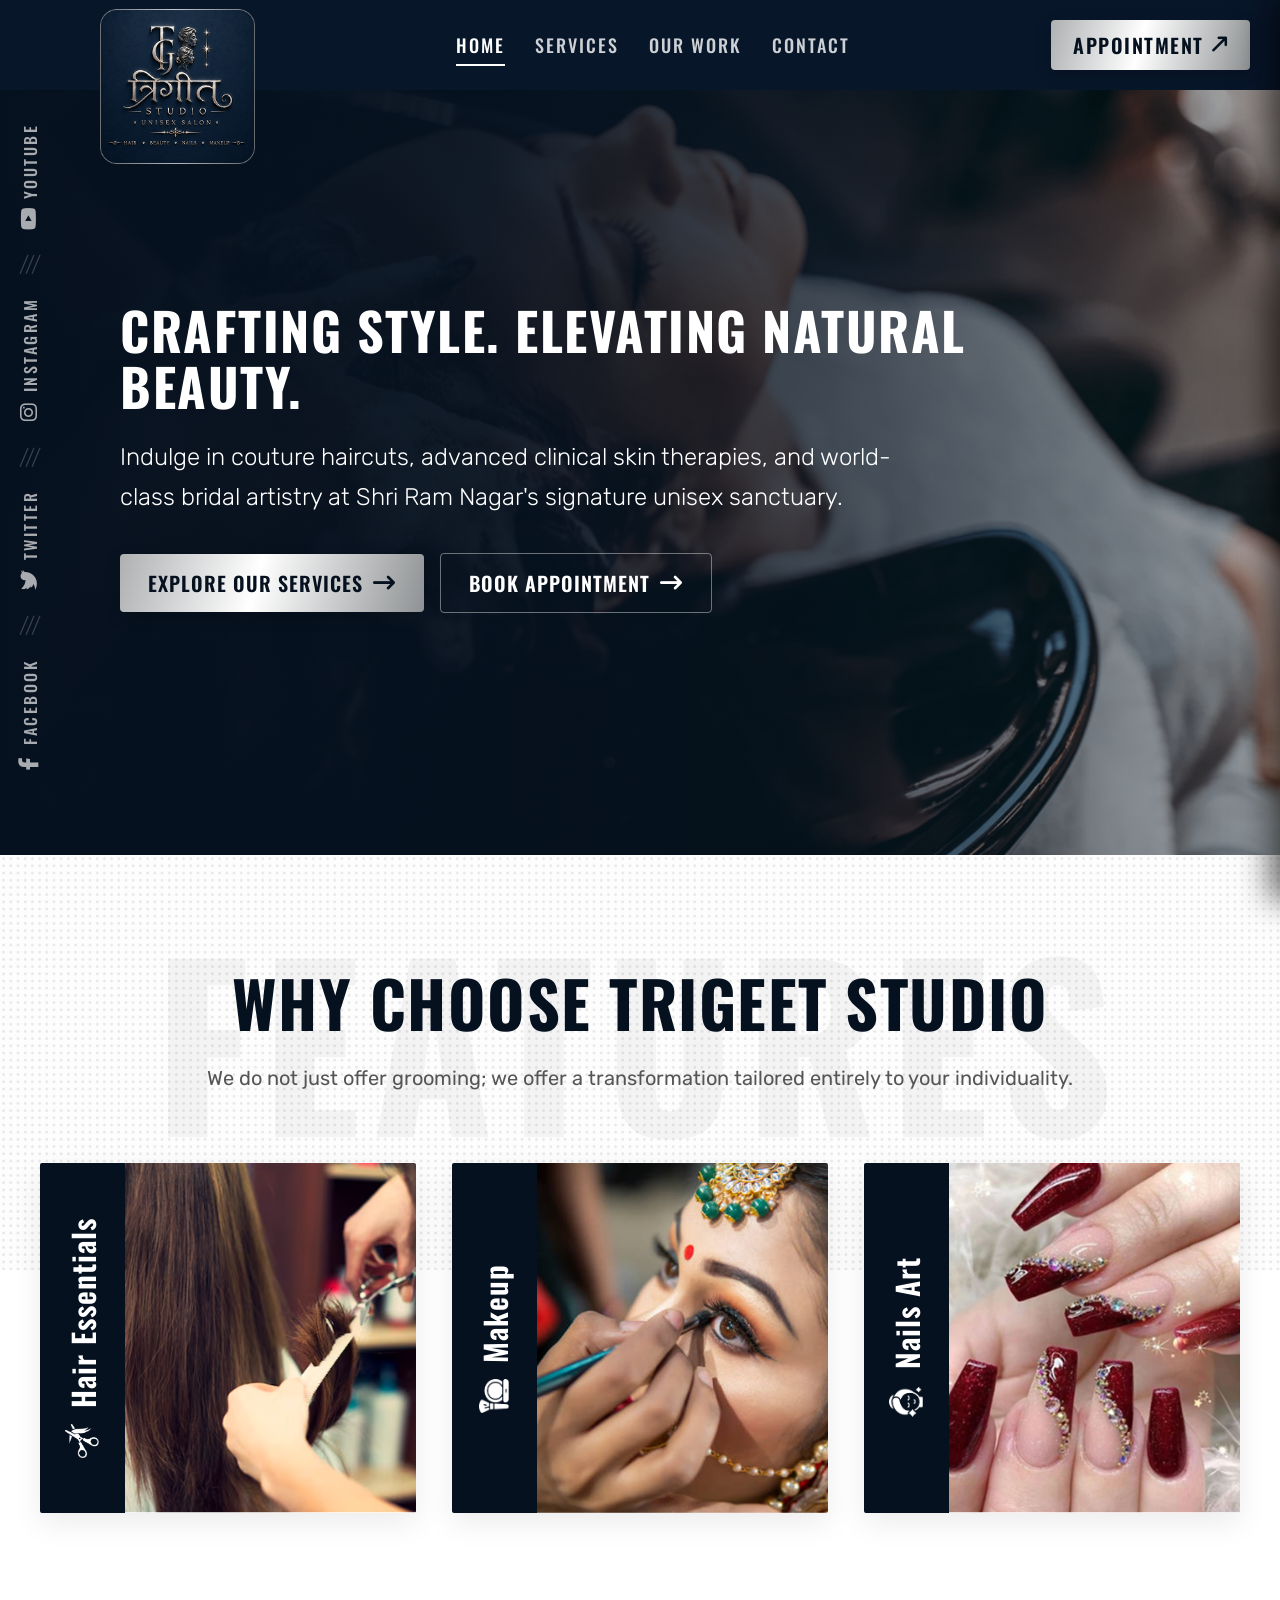
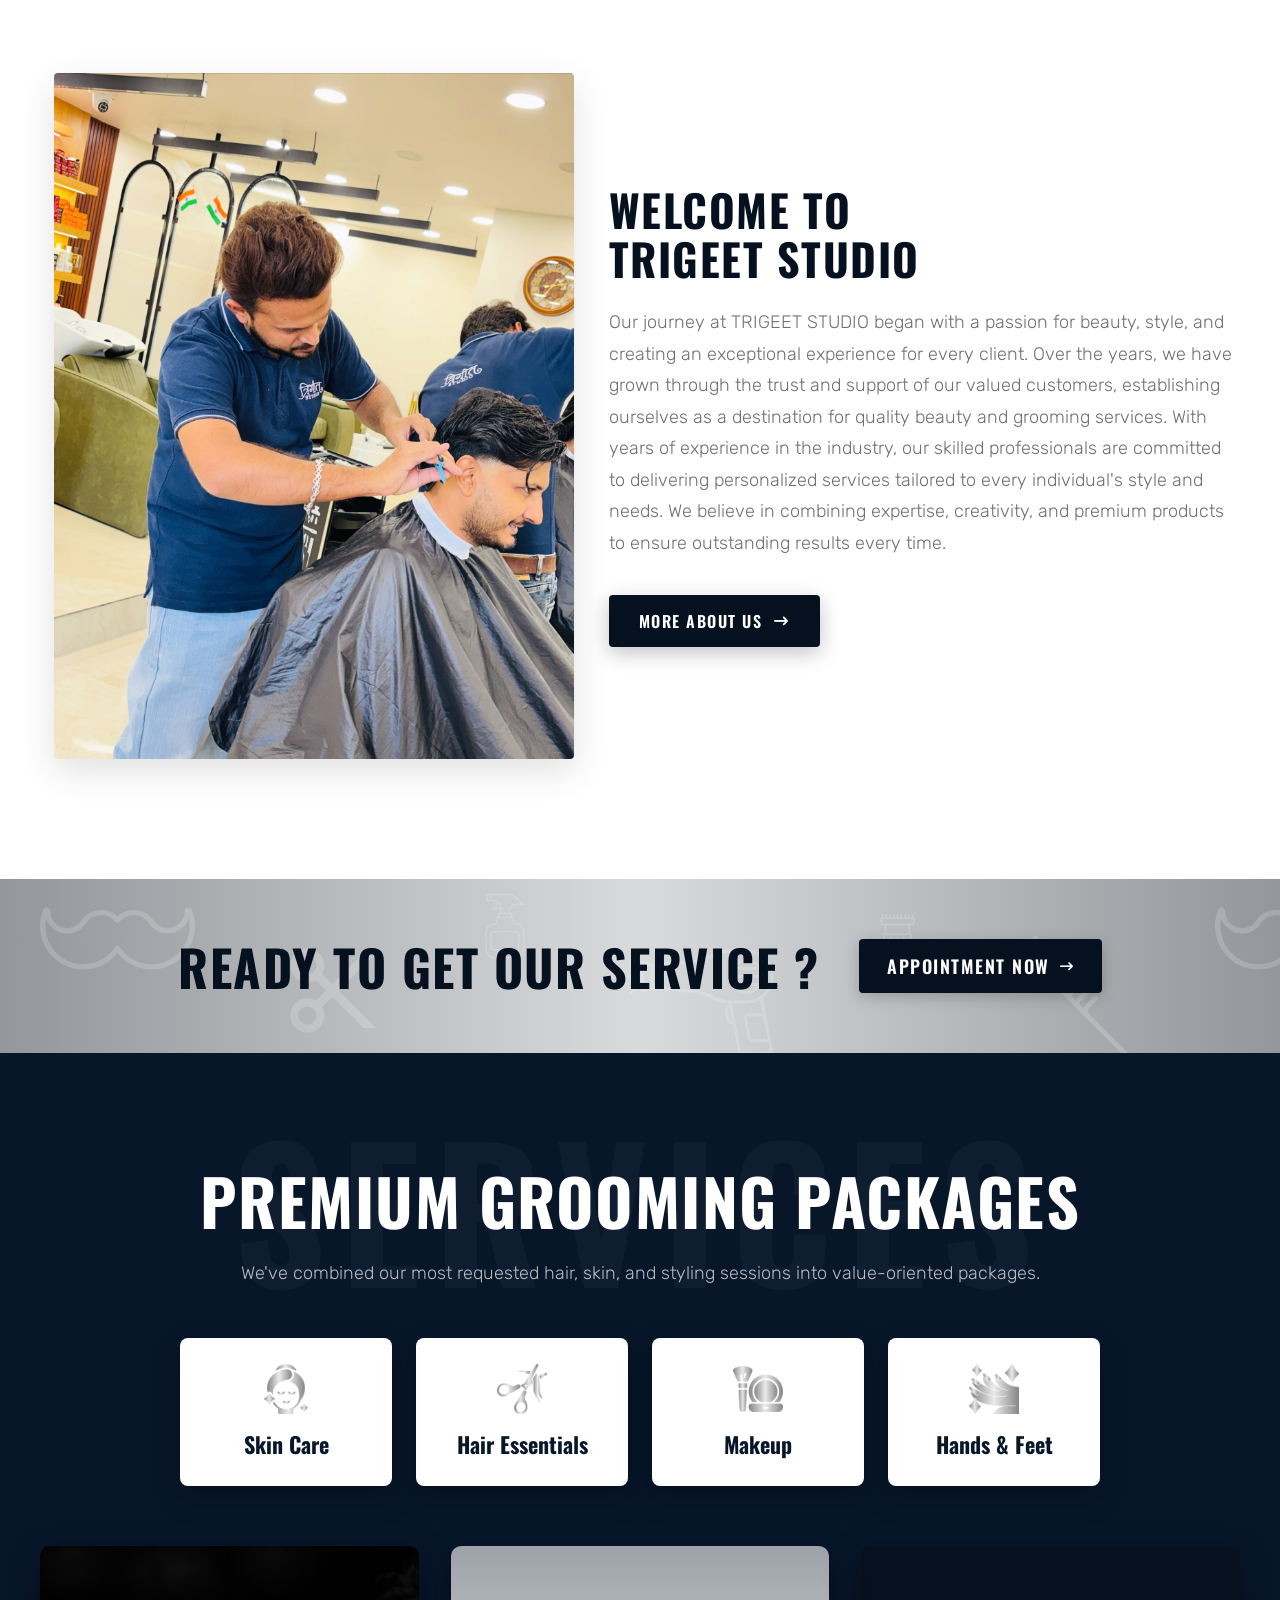
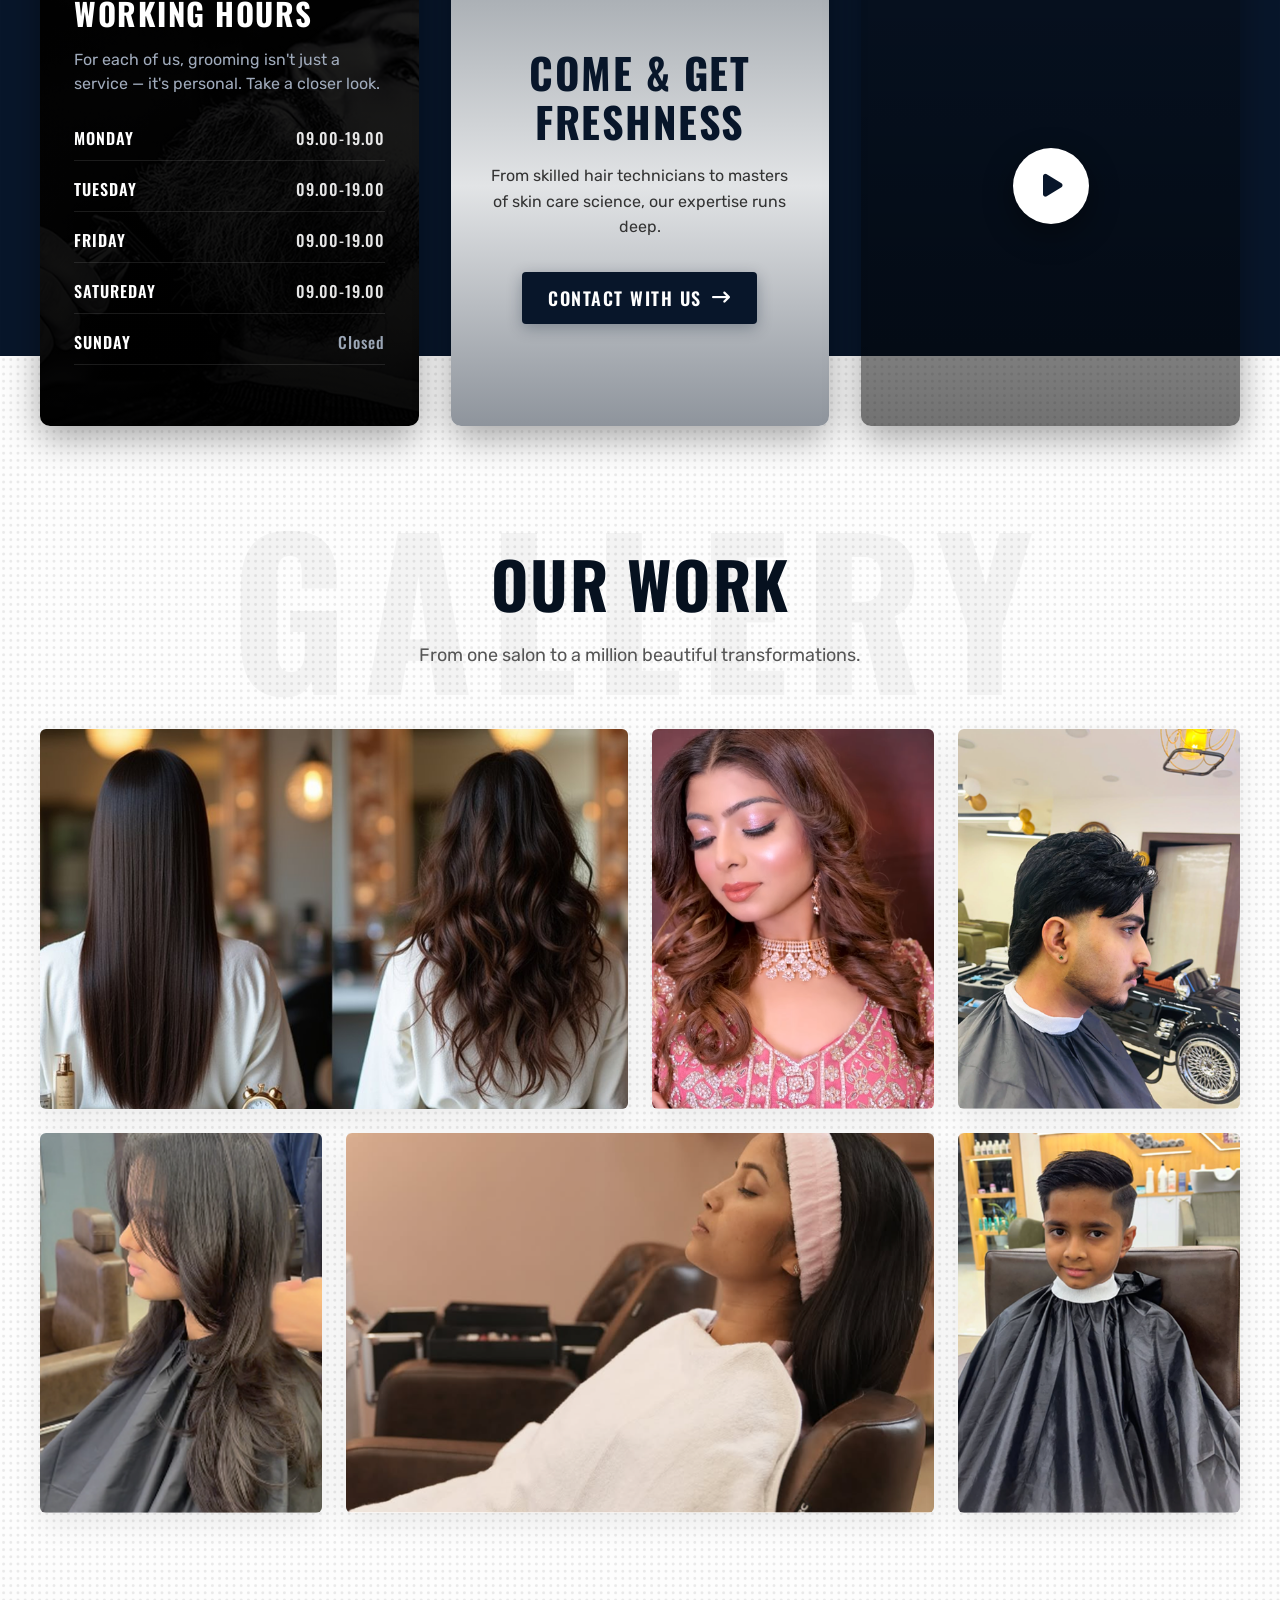
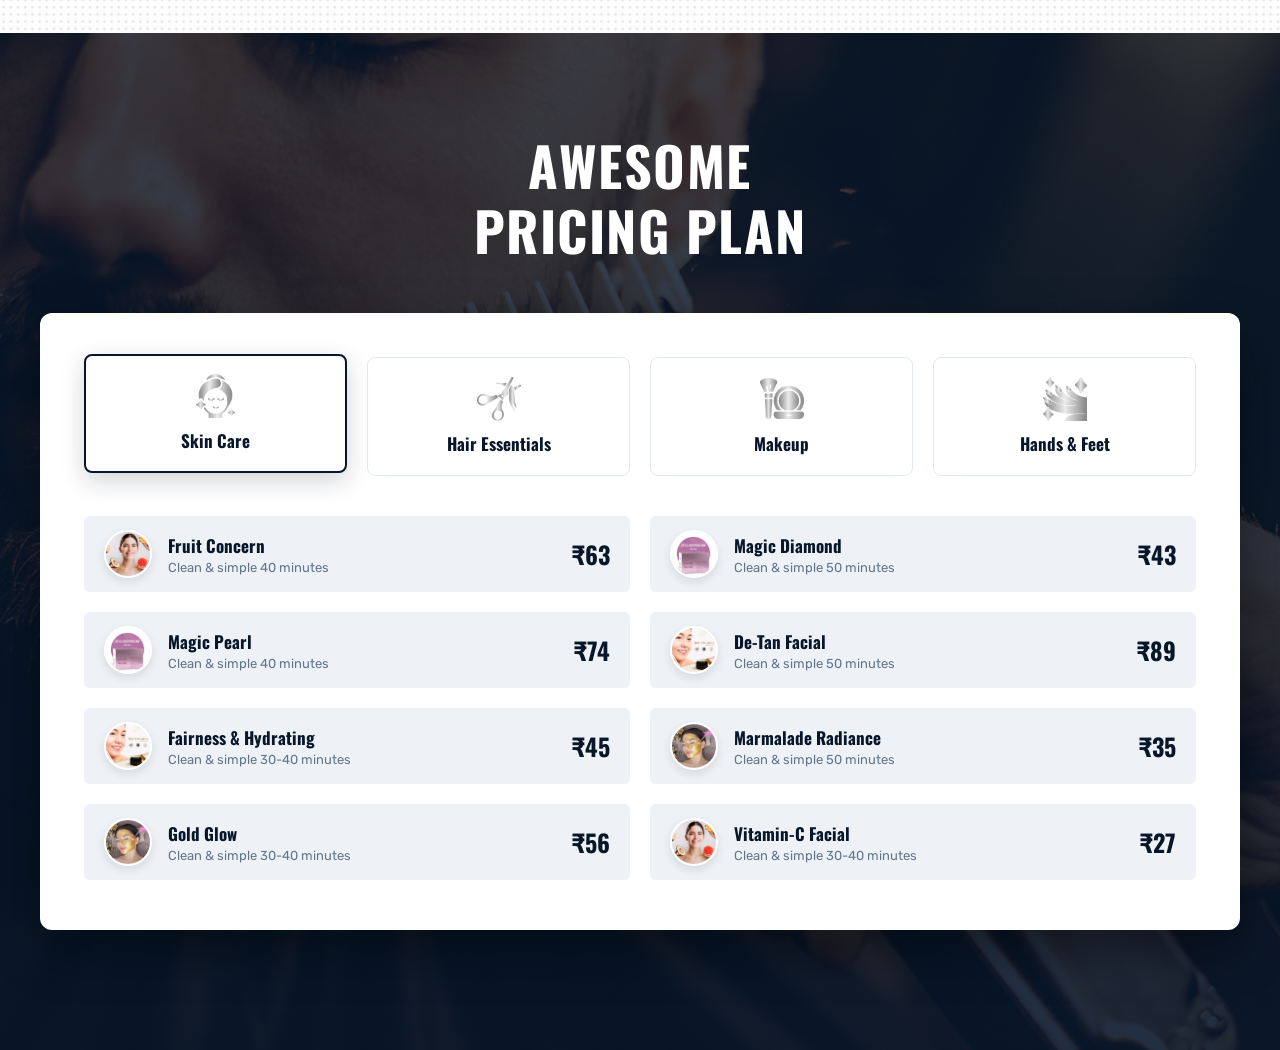
==== index.html @ dcbf4c3d "first commit" ====
<!DOCTYPE html>
<html lang="en">

<head>
    <meta charset="UTF-8">
    <meta name="viewport" content="width=device-width, initial-scale=1.0">
    <title>Trigeet Studio - Unisex Salon</title>

    <!-- Google Fonts: Oswald & Rubik -->
    <link rel="preconnect" href="https://fonts.googleapis.com">
    <link rel="preconnect" href="https://fonts.gstatic.com" crossorigin>
    <link
        href="https://fonts.googleapis.com/css2?family=Oswald:wght@300;400;500;600;700&family=Rubik:ital,wght@0,300;0,400;0,500;0,600;1,300&display=swap"
        rel="stylesheet">

    <!-- FontAwesome 6.5.1 -->
    <link rel="stylesheet" href="https://cdnjs.cloudflare.com/ajax/libs/font-awesome/6.5.1/css/all.min.css">

    <!-- Custom Style -->
    <link rel="stylesheet" href="style/style.css">
</head>

<body>

    <!-- Left Social Sidebar (Desktop) -->
    <aside class="social-sidebar">
        <div class="social-item">
            <a href="#" class="social-link"><i class="fa-brands fa-youtube"></i> YOUTUBE</a>
        </div>
        <span class="social-separator">///</span>
        <div class="social-item">
            <a href="#" class="social-link"><i class="fa-brands fa-instagram"></i> INSTAGRAM</a>
        </div>
        <span class="social-separator">///</span>
        <div class="social-item">
            <a href="#" class="social-link"><i class="fa-brands fa-twitter"></i> TWITTER</a>
        </div>
        <span class="social-separator">///</span>
        <div class="social-item">
            <a href="#" class="social-link"><i class="fa-brands fa-facebook-f"></i> FACEBOOK</a>
        </div>
    </aside>

    <!-- Main Navigation Header -->
    <header class="site-header">
        <div class="header-container">
            <!-- Brand Logo Box (Vertical for Desktop, Horizontal for Tablet/Mobile) -->
            <a href="#" class="brand-logo-wrapper">
                <div class="logo-card">
                    <img src="assets/logo-vertical.png" alt="Trigeet Studio Logo" class="logo-vertical">
                    <img src="assets/logo-horizontal.png" alt="Trigeet Studio Logo" class="logo-horizontal">
                </div>
            </a>

            <!-- Desktop Center Navigation Links -->
            <nav class="desktop-nav">
                <ul class="nav-links">
                    <li><a href="#home" class="nav-link active">HOME</a></li>
                    <li><a href="#services" class="nav-link">SERVICES</a></li>
                    <li><a href="#our-work" class="nav-link">OUR WORK</a></li>
                    <li><a href="#contact" class="nav-link">CONTACT</a></li>
                </ul>
            </nav>

            <!-- Desktop Right Action Button -->
            <div class="header-action">
                <a href="#appointment" class="btn-top-appointment">
                    APPOINTMENT <i class="fa-solid fa-arrow-up-long fa-rotate-by" style="--fa-rotate-angle: 45deg;"></i>
                </a>
            </div>

            <!-- Mobile & Tablet Hamburger Toggle -->
            <button class="burger-btn" id="burgerBtn" aria-label="Open menu">
                <i class="fa-solid fa-bars"></i>
            </button>
        </div>
    </header>

    <!-- Side Panel Backdrop Overlay -->
    <div class="side-panel-overlay" id="panelOverlay"></div>

    <!-- Responsive Drawer Side Panel -->
    <aside class="side-panel" id="sidePanel">
        <div class="side-panel-header">
            <img src="assets/logo-horizontal.png" alt="Trigeet Studio Logo" class="panel-logo">
            <button class="close-btn" id="closePanelBtn" aria-label="Close menu">
                <i class="fa-solid fa-xmark"></i>
            </button>
        </div>
        <div class="side-panel-body">
            <ul class="side-nav-links">
                <li><a href="#home" class="side-link active">HOME</a></li>
                <li><a href="#services" class="side-link">SERVICES</a></li>
                <li><a href="#our-work" class="side-link">OUR WORK</a></li>
                <li><a href="#contact" class="side-link">CONTACT</a></li>
            </ul>

            <div class="side-cta-wrapper">
                <a href="#appointment" class="btn-side-appointment">
                    APPOINTMENT <i class="fa-solid fa-arrow-up-long fa-rotate-by" style="--fa-rotate-angle: 45deg;"></i>
                </a>
            </div>

            <div class="side-socials">
                <a href="#" aria-label="YouTube"><i class="fa-brands fa-youtube"></i></a>
                <a href="#" aria-label="Instagram"><i class="fa-brands fa-instagram"></i></a>
                <a href="#" aria-label="Twitter"><i class="fa-brands fa-twitter"></i></a>
                <a href="#" aria-label="Facebook"><i class="fa-brands fa-facebook-f"></i></a>
            </div>
        </div>
    </aside>

    <!-- Main Hero Section -->
    <main>
        <section class="hero-section" id="home">
            <div class="hero-bg-wrapper">
                <img src="assets/hero.png" alt="Salon Treatment" class="hero-bg-img">
                <div class="hero-gradient-overlay"></div>
            </div>

            <div class="hero-content-wrapper">
                <div class="hero-content">
                    <h1 class="hero-title">
                        CRAFTING STYLE.
                        ELEVATING NATURAL
                        BEAUTY.
                    </h1>
                    <p class="hero-description">
                        Indulge in couture haircuts, advanced clinical skin therapies, and world-class bridal artistry
                        at Shri Ram Nagar's signature unisex sanctuary.
                    </p>
                    <div class="hero-actions">
                        <a href="#services" class="btn btn-filled">
                            EXPLORE OUR SERVICES <i class="fa-solid fa-arrow-right-long"></i>
                        </a>
                        <a href="#appointment" class="btn btn-outlined">
                            BOOK APPOINTMENT <i class="fa-solid fa-arrow-right-long"></i>
                        </a>
                    </div>
                </div>
            </div>
        </section>

        <section class="home-service-section" id="services">
            <!-- Background Watermark Text -->
            <div class="service-watermark">FEATURES</div>

            <div class="service-container">
                <!-- Section Header -->
                <div class="service-header">
                    <h2 class="service-title">WHY CHOOSE TRIGEET STUDIO</h2>
                    <p class="service-subtitle">We do not just offer grooming; we offer a transformation tailored
                        entirely to your individuality.</p>
                </div>

                <!-- 3 Service Feature Cards -->
                <div class="service-cards-grid">
                    <!-- Card 1: Hair Essentials -->
                    <div class="service-card">
                        <div class="card-sidebar">
                            <div class="sidebar-text">
                                <img src="assets/service-icon1.png" alt="Hair Essentials Icon" class="card-icon">
                                <span>Hair Essentials</span>
                            </div>
                        </div>
                        <div class="card-image-box">
                            <img src="assets/service1.png" alt="Hair Essentials Service" class="card-img">
                        </div>
                    </div>

                    <!-- Card 2: Makeup -->
                    <div class="service-card">
                        <div class="card-sidebar">
                            <div class="sidebar-text">
                                <img src="assets/service-icon2.png" alt="Makeup Icon" class="card-icon">
                                <span>Makeup</span>
                            </div>
                        </div>
                        <div class="card-image-box">
                            <img src="assets/service2.png" alt="Makeup Service" class="card-img">
                        </div>
                    </div>

                    <!-- Card 3: Nails Art -->
                    <div class="service-card">
                        <div class="card-sidebar">
                            <div class="sidebar-text">
                                <img src="assets/service-icon3.png" alt="Nails Art Icon" class="card-icon">
                                <span>Nails Art</span>
                            </div>
                        </div>
                        <div class="card-image-box">
                            <img src="assets/service3.png" alt="Nails Art Service" class="card-img">
                        </div>
                    </div>
                </div>

                <!-- Welcome To Trigeet Studio Section -->
                <div class="welcome-block" id="about">
                    <div class="welcome-left">
                        <div class="welcome-img-wrapper">
                            <img src="assets/about-left.jpg" alt="Welcome to Trigeet Studio" class="welcome-img">
                        </div>
                    </div>
                    <div class="welcome-right">
                        <h2 class="welcome-title">WELCOME TO TRIGEET STUDIO</h2>
                        <p class="welcome-desc">
                            Our journey at TRIGEET STUDIO began with a passion for beauty, style, and creating an
                            exceptional experience for every client. Over the years, we have grown through the trust and
                            support of our valued customers, establishing ourselves as a destination for quality beauty
                            and grooming services. With years of experience in the industry, our skilled professionals
                            are committed to delivering personalized services tailored to every individual's style and
                            needs. We believe in combining expertise, creativity, and premium products to ensure
                            outstanding results every time.
                        </p>
                        <a href="#about" class="btn-more-about">
                            MORE ABOUT US <i class="fa-solid fa-arrow-right-long"></i>
                        </a>
                    </div>
                </div>
            </div>
        </section>

        <section class="lk-services-section-classname">
            <div class="services-bg-animated">
                <!-- Row 1 of SVG Flow -->
                <div class="svg-flow-track">
                    <div class="svg-item"><svg fill="currentColor" viewBox="0 0 512 512">
                            <path
                                d="M501.546,161.19c-2.248-5.548-7.922-8.608-13.78-7.432c-5.895,1.175-9.974,6.198-9.921,12.205l0.001,0.147 c0,30.7-24.977,55.676-55.678,55.676c-18.664,0-35.998-9.286-46.366-24.841c-0.039-0.058-0.078-0.116-0.12-0.173l-2.284-3.257 c-0.053-0.076-0.108-0.152-0.164-0.225c-15.56-20.766-40.338-32.646-66.285-31.732c-18.938,0.655-37.038,8.246-50.95,21.137 c-13.912-12.891-32.012-20.482-50.95-21.137c-25.925-0.915-50.725,10.966-66.285,31.732c-0.056,0.075-0.11,0.149-0.164,0.225 l-2.284,3.257c-0.04,0.058-0.079,0.116-0.12,0.173c-10.368,15.555-27.701,24.841-46.366,24.841 c-30.7,0-55.678-24.976-55.678-55.676v-0.14c0.055-6.013-4.025-11.036-9.92-12.213c-5.866-1.174-11.532,1.885-13.78,7.43 C3.518,178.303,0,196.422,0,215.043c0,38.466,15.257,74.682,42.961,101.977c27.718,27.307,64.178,42.002,102.665,41.455 c43.337-0.646,83.732-20.802,110.373-54.515c26.641,33.713,67.037,53.869,110.373,54.515c0.724,0.011,1.444,0.017,2.167,0.017 c37.688,0,73.303-14.678,100.499-41.472C496.742,289.725,512,253.508,512,215.043C512,196.422,508.483,178.303,501.546,161.19z M456.565,304.359c-24.3,23.939-56.264,36.812-89.928,36.346c-41.686-0.621-80.27-21.855-103.209-56.8 c-1.642-2.501-4.435-4.01-7.429-4.01s-5.786,1.507-7.429,4.01c-22.94,34.943-61.524,56.178-103.209,56.8 c-33.702,0.463-65.627-12.406-89.928-36.346c-24.285-23.927-37.66-55.648-37.66-89.316c0-8.558,0.847-16.992,2.527-25.242 c9.878,28.911,37.317,49.758,69.531,49.758c24.584,0,47.414-12.209,61.094-32.662l2.145-3.058 c12.081-16.05,31.277-25.221,51.367-24.52c17.187,0.595,33.505,8.596,44.772,21.951c1.688,2.001,4.174,3.157,6.793,3.157 s5.104-1.155,6.793-3.157c11.266-13.355,27.585-21.356,44.771-21.951c20.119-0.68,39.285,8.471,51.367,24.52l2.145,3.058 c13.679,20.455,36.51,32.662,61.094,32.662c32.215,0,59.652-20.847,69.531-49.758c1.68,8.248,2.527,16.683,2.527,25.242 C494.227,248.711,480.852,280.432,456.565,304.359z" />
                        </svg></div>
                    <div class="svg-item"><svg fill="currentColor" viewBox="0 0 1024 1024">
                            <path
                                d="M567.1 512l318.5-319.3c5-5 1.5-13.7-5.6-13.7h-90.5c-2.1 0-4.2.8-5.6 2.3l-273.3 274-90.2-90.5c12.5-22.1 19.7-47.6 19.7-74.8 0-83.9-68.1-152-152-152s-152 68.1-152 152 68.1 152 152 152c27.7 0 53.6-7.4 75.9-20.3l90 90.3-90.1 90.3A151.04 151.04 0 0 0 288 582c-83.9 0-152 68.1-152 152s68.1 152 152 152 152-68.1 152-152c0-27.2-7.2-52.7-19.7-74.8l90.2-90.5 273.3 274c1.5 1.5 3.5 2.3 5.6 2.3H880c7.1 0 10.7-8.6 5.6-13.7L567.1 512zM288 370c-44.1 0-80-35.9-80-80s35.9-80 80-80 80 35.9 80 80-35.9 80-80 80zm0 444c-44.1 0-80-35.9-80-80s35.9-80 80-80 80 35.9 80 80-35.9 80-80 80z" />
                        </svg></div>
                    <div class="svg-item"><svg fill="currentColor" viewBox="0 0 100 100">
                            <path
                                d="M65,46c-1.1,0-2-0.9-2-2v-6c0-0.6-0.4-1-1-1h-2v-5c0-0.6-0.4-1-1-1h-2v-1.8c0-2.5,1-4.8,2.7-6.5s4.1-2.7,6.5-2.7H76 c0.4,0,0.8-0.3,0.9-0.6c0.1-0.4,0-0.8-0.3-1.1l-16-14C60.5,4.1,60.2,4,60,4H24c-0.6,0-1,0.4-1,1v9c0,0.6,0.4,1,1,1h11.4 c0.9,0,1.8,0.2,2.6,0.5c-0.1,1.7-0.9,7.3-6.4,9.6c-0.4,0.2-0.7,0.7-0.6,1.1c0.1,0.5,0.5,0.8,1,0.8c0.3,0,6.7,0,11-1.5l0,5.5h-2 c-0.6,0-1,0.4-1,1v5h-2c-0.6,0-1,0.4-1,1v6c0,1.1-0.9,2-2,2c-7.2,0-13,5.8-13,13v24c0,7.2,5.8,13,13,13h30c7.2,0,13-5.8,13-13V59 C78,51.8,72.2,46,65,46z M25,6h4v7h-4V6z M35.7,24.8c3-2.7,3.9-6.3,4.2-8.3c0.7,0.5,1.3,1.2,1.8,1.9c0.8,1.2,1.3,2.7,1.3,4.2 l0,0.8C40.9,24.2,38,24.6,35.7,24.8z M45,24C45,24,45,23.9,45,24l0-1.4c0-1.9-0.6-3.7-1.6-5.3c-1.8-2.7-4.8-4.3-8-4.3H31V6h28.6 l13.7,12h-7.1c-3,0-5.8,1.2-7.9,3.3S55,26.2,55,29.2V31H45L45,24z M42,33h2h12h2v4H42V33z M76,83c0,6.1-4.9,11-11,11H35 c-6.1,0-11-4.9-11-11V59c0-6.1,4.9-11,11-11c2.2,0,4-1.8,4-4v-5h2h18h2v5c0,2.2,1.8,4,4,4c6.1,0,11,4.9,11,11V83z" />
                            <path
                                d="M66,57H34c-2.8,0-5,2.2-5,5v18c0,2.8,2.2,5,5,5h32c2.8,0,5-2.2,5-5V62C71,59.2,68.8,57,66,57z M69,80c0,1.7-1.3,3-3,3H34 c-1.7,0-3-1.3-3-3V62c0-1.7,1.3-3,3-3h32c1.7,0,3,1.3,3,3V80z" />
                        </svg></div>
                    <div class="svg-item"><svg fill="currentColor" viewBox="0 0 100 100">
                            <path d="M11,33H5c-0.6,0-1,0.4-1,1s0.4,1,1,1h6c0.6,0,1-0.4,1-1S11.6,33,11,33z" />
                            <path
                                d="M10.3,28.7c0.2,0.2,0.5,0.3,0.7,0.3c0.2,0,0.5-0.1,0.7-0.3c0.4-0.4,0.4-1,0-1.4l-3.8-4c-0.4-0.4-1-0.4-1.4,0 c-0.4,0.4-0.4,1,0,1.4L10.3,28.7z" />
                            <path
                                d="M10.3,39.3l-4,4c-0.4,0.4-0.4,1,0,1.4C6.5,44.9,6.7,45,7,45s0.5-0.1,0.7-0.3l4-4c0.4-0.4,0.4-1,0-1.4S10.7,38.9,10.3,39.3 z" />
                            <path
                                d="M89.3,47.5c4.1-3.1,6.7-8,6.7-13.5c0-9.4-7.6-17-17-17h-9.1c-4.7,0-9.4,1.2-13.5,3.4c-3.1,1.7-6.5,2.8-10.1,3.1L20.1,26 l-5.8-1.9C14,24,13.7,24,13.4,24.2C13.2,24.4,13,24.7,13,25v18c0,0.3,0.2,0.6,0.4,0.8c0.2,0.1,0.4,0.2,0.6,0.2 c0.1,0,0.2,0,0.3-0.1l5.8-1.9l26.2,2.5c3.6,0.3,7,1.4,10.1,3.1c3.5,1.9,7.5,3.1,11.5,3.4l0.2,1.1c-0.8,0.1-1.5,0.5-2,1.1 c-0.6,0.7-0.8,1.6-0.6,2.5l1.2,6c0.3,1.4,1.5,2.4,3,2.4h0.8l3.2,16.6C74,82,75.2,83,76.6,83h15.9c0.9,0,1.7-0.4,2.3-1.1 c0.6-0.7,0.8-1.6,0.6-2.5L89.3,47.5z M92.2,73h-9.6c-0.5,0-0.9-0.3-1-0.8l-2.3-12c-0.1-0.4,0.1-0.7,0.2-0.8S80,59,80.4,59h9.1 L92.2,73z M15,26.4l4,1.3v12.6l-4,1.3V26.4z M46.5,42.5L21,40.1V27.9l25.5-2.4c3.8-0.4,7.5-1.5,10.9-3.3c3.8-2.1,8.2-3.2,12.5-3.2 H79c8.3,0,15,6.7,15,15s-6.7,15-15,15h-9.1c-4.4,0-8.7-1.1-12.5-3.2C54,44,50.4,42.8,46.5,42.5z M69.7,62c-0.5,0-0.9-0.3-1-0.8 l-1.2-6c-0.1-0.3,0-0.6,0.2-0.9c0.2-0.2,0.5-0.4,0.8-0.4h0l1.6,8H69.7z M93.3,80.6c-0.2,0.2-0.5,0.4-0.8,0.4H76.6 c-0.5,0-0.9-0.3-1-0.8L70,51h9c3.1,0,6-0.8,8.5-2.3l1.6,8.3h-8.7c-0.9,0-1.7,0.4-2.3,1.1c-0.6,0.7-0.8,1.6-0.6,2.5l2.3,12 C80,74,81.2,75,82.7,75h10l0.9,4.8C93.6,80.1,93.5,80.4,93.3,80.6z" />
                            <path
                                d="M79,45c6.1,0,11-4.9,11-11s-4.9-11-11-11s-11,4.9-11,11S72.9,45,79,45z M79,43c-2.7,0-5-1.2-6.7-3h13.4 C84,41.8,81.7,43,79,43z M70.1,35h17.9c-0.1,1.1-0.4,2.1-0.9,3c0,0,0,0,0,0H71c0,0,0,0,0,0C70.5,37.1,70.2,36.1,70.1,35z M71,30 C71,30,71,30,71,30l16,0c0,0,0,0,0,0c0.5,0.9,0.8,1.9,0.9,3H70.1C70.2,31.9,70.5,30.9,71,30z M79,25c2.7,0,5,1.2,6.7,3H72.3 C74,26.2,76.3,25,79,25z" />
                        </svg></div>
                    <div class="svg-item"><svg fill="currentColor" viewBox="0 0 100 100">
                            <path
                                d="M72,9h-1V5c0-0.6-0.4-1-1-1s-1,0.4-1,1v4h-3V5c0-0.6-0.4-1-1-1s-1,0.4-1,1v4h-3V5c0-0.6-0.4-1-1-1s-1,0.4-1,1v4h-3V5 c0-0.6-0.4-1-1-1s-1,0.4-1,1v4h-3V5c0-0.6-0.4-1-1-1s-1,0.4-1,1v4h-3V5c0-0.6-0.4-1-1-1s-1,0.4-1,1v4h-3V5c0-0.6-0.4-1-1-1 s-1,0.4-1,1v4h-3V5c0-0.6-0.4-1-1-1s-1,0.4-1,1v4h-3V5c0-0.6-0.4-1-1-1s-1,0.4-1,1v4h-1c-0.6,0-1,0.4-1,1v4c0,2.8,2.2,5,5,5h1 v11.2c-1.2,0.4-2,1.5-2,2.8v41c0,1.7,1.3,3,3,3h1v4c0,8.3,6.7,15,15,15s15-6.7,15-15v-4h1c1.7,0,3-1.3,3-3V33c0-1.3-0.8-2.4-2-2.8 V19h1c2.8,0,5-2.2,5-5v-4C73,9.4,72.6,9,72,9z M46,93.4V91c0-2.2,1.8-4,4-4s4,1.8,4,4v2.4c-1.3,0.4-2.6,0.6-4,0.6 S47.3,93.8,46,93.4z M63,81c0,5-2.8,9.3-7,11.5V91c0-3.3-2.7-6-6-6s-6,2.7-6,6v1.5c-4.2-2.2-7-6.5-7-11.5v-4h26V81z M67,74 c0,0.6-0.4,1-1,1h-2H36h-2c-0.6,0-1-0.4-1-1V33c0-0.6,0.4-1,1-1h32c0.6,0,1,0.4,1,1V74z M65,30H35V19h30V30z M71,14 c0,1.7-1.3,3-3,3h-2H34h-2c-1.7,0-3-1.3-3-3v-3h42V14z" />
                            <path
                                d="M50,46c-3.3,0-6,2.7-6,6v10c0,3.3,2.7,6,6,6s6-2.7,6-6V52C56,48.7,53.3,46,50,46z M50,48c2.2,0,4,1.8,4,4v4h-8v-4 C46,49.8,47.8,48,50,48z M50,66c-2.2,0-4-1.8-4-4v-4h8v4C54,64.2,52.2,66,50,66z" />
                            <circle cx="50" cy="37" r="2" />
                            <circle cx="59" cy="37" r="2" />
                            <circle cx="41" cy="37" r="2" />
                        </svg></div>
                    <div class="svg-item"><svg fill="currentColor" viewBox="0 0 511.984 511.984">
                            <path
                                d="M476.88,493.808L320.976,337.221c-0.533-1.323-1.344-2.539-2.411-3.584c-0.064-0.064-6.336-6.464-6.379-14.187 c-0.043-4.523,2.091-8.853,6.507-13.269l32-32c4.16-4.16,4.16-10.923,0-15.083c-4.16-4.16-10.923-4.16-15.083,0l-32,32 c-6.123,6.123-9.259,12.181-10.965,17.664l-20.224-20.309l46.251-46.251c4.16-4.16,4.16-10.923,0-15.083 c-4.16-4.16-10.923-4.16-15.083,0l-46.229,46.229l-16.875-16.96l46.187-46.187c4.16-4.16,4.16-10.923,0-15.083 c-4.16-4.16-10.923-4.16-15.083,0l-46.144,46.144l-16.875-16.96l46.123-46.123c4.16-4.16,4.16-10.923,0-15.083 c-4.16-4.16-10.923-4.16-15.083,0l-46.08,46.08l-16.896-16.939l46.037-46.037c4.16-4.16,4.16-10.923,0-15.083 c-4.16-4.16-10.923-4.16-15.083,0l-46.016,45.995l-16.875-16.939l45.973-45.973c4.16-4.16,4.16-10.923,0-15.083 c-4.16-4.16-10.923-4.16-15.083,0l-45.931,45.931l-16.896-16.96l45.909-45.909c4.16-4.16,4.16-10.923,0-15.083 c-4.16-4.16-10.923-4.16-15.083,0l-45.867,45.867L80.848,96.027l45.824-45.824c4.16-4.16,4.16-10.923,0-15.083 c-4.16-4.16-10.923-4.16-15.083,0L65.787,80.923l-9.344-9.387c-4.16-4.16-4.16-10.923,0-15.083l38.251-38.251 c4.16-4.16,4.16-10.923,0-15.083c-4.16-4.16-10.923-4.16-15.083,0L41.36,41.371c-12.48,12.48-12.48,32.768-0.021,45.227 l420.416,422.251c2.069,2.091,4.821,3.136,7.552,3.136c2.709,0,5.44-1.045,7.531-3.093 C481.019,504.731,481.04,497.968,476.88,493.808z" />
                        </svg></div>

                    <!-- Duplicate for Seamless Loop -->
                    <div class="svg-item"><svg fill="currentColor" viewBox="0 0 512 512">
                            <path
                                d="M501.546,161.19c-2.248-5.548-7.922-8.608-13.78-7.432c-5.895,1.175-9.974,6.198-9.921,12.205l0.001,0.147 c0,30.7-24.977,55.676-55.678,55.676c-18.664,0-35.998-9.286-46.366-24.841c-0.039-0.058-0.078-0.116-0.12-0.173l-2.284-3.257 c-0.053-0.076-0.108-0.152-0.164-0.225c-15.56-20.766-40.338-32.646-66.285-31.732c-18.938,0.655-37.038,8.246-50.95,21.137 c-13.912-12.891-32.012-20.482-50.95-21.137c-25.925-0.915-50.725,10.966-66.285,31.732c-0.056,0.075-0.11,0.149-0.164,0.225 l-2.284,3.257c-0.04,0.058-0.079,0.116-0.12,0.173c-10.368,15.555-27.701,24.841-46.366,24.841 c-30.7,0-55.678-24.976-55.678-55.676v-0.14c0.055-6.013-4.025-11.036-9.92-12.213c-5.866-1.174-11.532,1.885-13.78,7.43 C3.518,178.303,0,196.422,0,215.043c0,38.466,15.257,74.682,42.961,101.977c27.718,27.307,64.178,42.002,102.665,41.455 c43.337-0.646,83.732-20.802,110.373-54.515c26.641,33.713,67.037,53.869,110.373,54.515c0.724,0.011,1.444,0.017,2.167,0.017 c37.688,0,73.303-14.678,100.499-41.472C496.742,289.725,512,253.508,512,215.043C512,196.422,508.483,178.303,501.546,161.19z M456.565,304.359c-24.3,23.939-56.264,36.812-89.928,36.346c-41.686-0.621-80.27-21.855-103.209-56.8 c-1.642-2.501-4.435-4.01-7.429-4.01s-5.786,1.507-7.429,4.01c-22.94,34.943-61.524,56.178-103.209,56.8 c-33.702,0.463-65.627-12.406-89.928-36.346c-24.285-23.927-37.66-55.648-37.66-89.316c0-8.558,0.847-16.992,2.527-25.242 c9.878,28.911,37.317,49.758,69.531,49.758c24.584,0,47.414-12.209,61.094-32.662l2.145-3.058 c12.081-16.05,31.277-25.221,51.367-24.52c17.187,0.595,33.505,8.596,44.772,21.951c1.688,2.001,4.174,3.157,6.793,3.157 s5.104-1.155,6.793-3.157c11.266-13.355,27.585-21.356,44.771-21.951c20.119-0.68,39.285,8.471,51.367,24.52l2.145,3.058 c13.679,20.455,36.51,32.662,61.094,32.662c32.215,0,59.652-20.847,69.531-49.758c1.68,8.248,2.527,16.683,2.527,25.242 C494.227,248.711,480.852,280.432,456.565,304.359z" />
                        </svg></div>
                </div>
            </div>

            <div class="lk-services-content">
                <h2 class="cta-text">READY TO GET OUR SERVICE ?</h2>
                <a href="#appointment" class="btn-appointment-now">
                    APPOINTMENT NOW <i class="fa-solid fa-arrow-right-long"></i>
                </a>
            </div>
        </section>

        <section class="features-new-section" id="packages">
            <!-- Background Translucent Watermark -->
            <div class="features-watermark">SERVICES</div>

            <div class="features-container">
                <!-- Section Header -->
                <div class="features-header">
                    <h2 class="features-title">PREMIUM GROOMING PACKAGES</h2>
                    <p class="features-subtitle">We've combined our most requested hair, skin, and styling sessions into value-oriented packages.</p>
                </div>

                <!-- 4 Top Category Cards -->
                <div class="premier-cards-grid">
                    <div class="premier-card">
                        <img src="assets/premier1.png" alt="Skin Care Icon" class="premier-icon">
                        <h3 class="premier-card-title">Skin Care</h3>
                    </div>
                    <div class="premier-card">
                        <img src="assets/permier2.png" alt="Hair Essentials Icon" class="premier-icon">
                        <h3 class="premier-card-title">Hair Essentials</h3>
                    </div>
                    <div class="premier-card">
                        <img src="assets/premier3.png" alt="Makeup Icon" class="premier-icon">
                        <h3 class="premier-card-title">Makeup</h3>
                    </div>
                    <div class="premier-card">
                        <img src="assets/premier4.png" alt="Hands & Feet Icon" class="premier-icon">
                        <h3 class="premier-card-title">Hands & Feet</h3>
                    </div>
                </div>

                <!-- 3 Big Featured Boxes Grid -->
                <div class="premier-boxes-grid">
                    <!-- Box 1: Working Hours -->
                    <div class="big-box box-working-hours">
                        <div class="box-content">
                            <h3 class="box-title">WORKING HOURS</h3>
                            <p class="box-subtext">For each of us, grooming isn't just a service — it's personal. Take a closer look.</p>

                            <ul class="hours-list">
                                <li>
                                    <span class="day">MONDAY</span>
                                    <span class="time">09.00-19.00</span>
                                </li>
                                <li>
                                    <span class="day">TUESDAY</span>
                                    <span class="time">09.00-19.00</span>
                                </li>
                                <li>
                                    <span class="day">FRIDAY</span>
                                    <span class="time">09.00-19.00</span>
                                </li>
                                <li>
                                    <span class="day">SATUREDAY</span>
                                    <span class="time">09.00-19.00</span>
                                </li>
                                <li>
                                    <span class="day">SUNDAY</span>
                                    <span class="time closed">Closed</span>
                                </li>
                            </ul>
                        </div>
                    </div>

                    <!-- Box 2: Come & Get Freshness -->
                    <div class="big-box box-freshness">
                        <div class="freshness-content">
                            <h3 class="freshness-title">COME & GET FRESHNESS</h3>
                            <p class="freshness-desc">From skilled hair technicians to masters of skin care science, our expertise runs deep.</p>
                            <a href="#contact" class="btn-freshness">
                                CONTACT WITH US <i class="fa-solid fa-arrow-right-long"></i>
                            </a>
                        </div>
                    </div>

                    <!-- Box 3: Video Player Box -->
                    <div class="big-box box-video" id="videoBox">
                        <div class="video-play-overlay">
                            <button class="video-play-btn" id="videoPlayBtn" aria-label="Play video">
                                <i class="fa-solid fa-play"></i>
                            </button>
                        </div>
                    </div>
                </div>
            </div>
        </section>

        <!-- Video Modal Overlay -->
        <div class="video-modal" id="videoModal">
            <div class="video-modal-content">
                <button class="video-modal-close" id="videoModalClose" aria-label="Close video">
                    <i class="fa-solid fa-xmark"></i>
                </button>
                <div class="video-iframe-wrapper">
                    <iframe id="videoIframe" src="" title="Trigeet Studio Video" frameborder="0" allow="accelerometer; autoplay; clipboard-write; encrypted-media; gyroscope; picture-in-picture" allowfullscreen></iframe>
                </div>
            </div>
        </div>

        <!-- Our Work / Gallery Section -->
        <section class="gallery-new-section" id="our-work">
            <!-- Background Translucent Watermark -->
            <div class="gallery-watermark">GALLERY</div>

            <div class="gallery-container">
                <!-- Section Header -->
                <div class="gallery-header">
                    <h2 class="gallery-title">OUR WORK</h2>
                    <p class="gallery-subtitle">From one salon to a million beautiful transformations.</p>
                </div>

                <!-- Gallery Grid -->
                <div class="gallery-grid">
                    <div class="gallery-card item-1">
                        <img src="assets/gallery-new1.png" alt="Our Work 1" class="gallery-img">
                    </div>
                    <div class="gallery-card item-2">
                        <img src="assets/gallery-new2.png" alt="Our Work 2" class="gallery-img">
                    </div>
                    <div class="gallery-card item-3">
                        <img src="assets/gallery-new3.png" alt="Our Work 3" class="gallery-img">
                    </div>
                    <div class="gallery-card item-4">
                        <img src="assets/gallery-new4.png" alt="Our Work 4" class="gallery-img">
                    </div>
                    <div class="gallery-card item-5">
                        <img src="assets/gallery-new5.png" alt="Our Work 5" class="gallery-img">
                    </div>
                    <div class="gallery-card item-6">
                        <img src="assets/gallery-new6.png" alt="Our Work 6" class="gallery-img">
                    </div>
                </div>
            </div>
        </section>

        <!-- Pricing Plan Section -->
        <section class="pricing-section" id="pricing">
            <div class="pricing-container">
                <!-- Section Header -->
                <div class="pricing-header">
                    <h2 class="pricing-title">AWESOME PRICING PLAN</h2>
                </div>

                <!-- Central White Box -->
                <div class="pricing-card-box">
                    <!-- Top Category Tabs -->
                    <div class="pricing-tabs">
                        <div class="pricing-tab active" data-category="skincare">
                            <img src="assets/premier1.png" alt="Skin Care Icon" class="tab-icon">
                            <span class="tab-title">Skin Care</span>
                        </div>
                        <div class="pricing-tab" data-category="hairessentials">
                            <img src="assets/permier2.png" alt="Hair Essentials Icon" class="tab-icon">
                            <span class="tab-title">Hair Essentials</span>
                        </div>
                        <div class="pricing-tab" data-category="makeup">
                            <img src="assets/premier3.png" alt="Makeup Icon" class="tab-icon">
                            <span class="tab-title">Makeup</span>
                        </div>
                        <div class="pricing-tab" data-category="handsfeet">
                            <img src="assets/premier4.png" alt="Hands & Feet Icon" class="tab-icon">
                            <span class="tab-title">Hands & Feet</span>
                        </div>
                    </div>

                    <!-- Dynamic Pricing Items Grid -->
                    <div class="pricing-items-grid" id="pricingItemsGrid">
                        <!-- Populated dynamically via script.js -->
                    </div>
                </div>
            </div>
        </section>
    </main>

    <!-- Script File -->
    <script type="module" src="script/script.js"></script>

</body>

</html>
---- style/style.css ----
@import url('https://fonts.googleapis.com/css2?family=Oswald:wght@200..700&family=Rubik:ital,wght@0,300..900;1,300..900&display=swap');

:root {
    --header-color: #08162A;
    --primary-color: #06111f;
    --header-bg: #071527;
    --font-oswald: 'Oswald', sans-serif;
    --font-rubik: 'Rubik', sans-serif;
    --text-white: #ffffff;
    --text-muted: #9ba6b6;
    --btn-bg: #bec6d3;
    --btn-text: #06111f;
    --border-color: rgba(255, 255, 255, 0.15);
}

* {
    margin: 0;
    padding: 0;
    box-sizing: border-box;
}

html {
    scroll-behavior: smooth;
}

body {
    color: var(--text-white);
    font-family: var(--font-rubik);
    overflow-x: hidden;
}

/* ==========================================================================
   1. DESKTOP SOCIAL SIDEBAR (LEFT EDGE)
   ========================================================================== */
.social-sidebar {
    position: absolute;
    left: 0;
    top: 0;
    bottom: 0;
    width: 60px;
    z-index: 100;
    display: flex;
    flex-direction: column;
    align-items: center;
    justify-content: center;
    gap: 20px;
    background: transparent;
}

.social-item {
    writing-mode: vertical-rl;
    transform: rotate(180deg);
}

.social-link {
    color: rgba(255, 255, 255, 0.65);
    font-family: var(--font-oswald);
    font-size: 16px;
    font-weight: 500;
    letter-spacing: 2.5px;
    text-decoration: none;
    display: flex;
    align-items: center;
    gap: 8px;
    transition: color 0.3s ease;
    white-space: nowrap;
}

.social-link i {
    transform: rotate(90deg);
    font-size: 20px;
}

.social-link:hover {
    color: var(--text-white);
}

.social-separator {
    color: rgba(255, 255, 255, 0.2);
    font-size: 22px;
    font-weight: 300;
    user-select: none;
}

/* ==========================================================================
   2. MAIN HEADER & NAVIGATION
   ========================================================================== */
.site-header {
    position: absolute;
    top: 0;
    left: 0;
    width: 100%;
    height: 90px;
    z-index: 150;
    padding-left: 80px;
    background-color: var(--header-color);
}

.header-container {
    max-width: 1840px;
    height: 100%;
    margin: 0 auto;
    padding: 0 40px;
    display: flex;
    align-items: center;
    justify-content: space-between;
    position: relative;
}

/* Brand Logo Container */
.brand-logo-wrapper {
    text-decoration: none;
    z-index: 160;
}


.logo-vertical {
    display: block;
    width: 155px;
    height: auto;
    object-fit: contain;
    margin-top: 82px;
}

.logo-horizontal {
    display: none;
    height: 38px;
    width: auto;
    object-fit: contain;
}

/* Desktop Navigation Menu */
.desktop-nav .nav-links {
    display: flex;
    align-items: center;
    gap: 90px;
    list-style: none;
}

.nav-link {
    font-family: var(--font-oswald);
    font-size: 18px;
    font-weight: 500;
    letter-spacing: 2px;
    color: rgba(255, 255, 255, 0.8);
    text-decoration: none;
    transition: color 0.25s ease;
    padding: 6px 0;
    position: relative;
}

.nav-link:hover,
.nav-link.active {
    color: var(--text-white);
}

.nav-link.active::after {
    content: '';
    position: absolute;
    bottom: -2px;
    left: 0;
    width: 100%;
    height: 2px;
    background: var(--text-white);
}

/* Desktop Action Button */
.btn-top-appointment {
    font-family: var(--font-oswald);
    font-size: 20px;
    font-weight: 600;
    letter-spacing: 1.5px;
    background: linear-gradient(105deg, #aeb0b2 0%, #ffffff 45%, #8f9294 100%);
    color: var(--btn-text);
    padding: 10px 22px;
    border-radius: 4px;
    text-decoration: none;
    display: inline-flex;
    align-items: center;
    gap: 8px;
    transition: all 0.3s ease;
    box-shadow: 0 4px 15px rgba(0, 0, 0, 0.2);
}

.btn-top-appointment:hover {
    background: #ffffff;
    transform: translateY(-2px);
    box-shadow: 0 6px 20px rgba(255, 255, 255, 0.25);
}

.btn-top-appointment i {
    font-size: 20px;
}

/* Burger Toggle Button */
.burger-btn {
    display: none;
    background: rgba(255, 255, 255, 0.08);
    border: 1px solid rgba(255, 255, 255, 0.2);
    border-radius: 6px;
    color: var(--text-white);
    font-size: 20px;
    padding: 10px 14px;
    cursor: pointer;
    transition: all 0.3s ease;
}

.burger-btn:hover {
    background: rgba(255, 255, 255, 0.18);
}

/* ==========================================================================
   3. SIDE PANEL DRAWER & OVERLAY
   ========================================================================== */
.side-panel-overlay {
    position: fixed;
    inset: 0;
    background: rgba(0, 0, 0, 0.75);
    backdrop-filter: blur(4px);
    z-index: 998;
    opacity: 0;
    visibility: hidden;
    transition: all 0.3s ease;
}

.side-panel-overlay.open {
    opacity: 1;
    visibility: visible;
}

.side-panel {
    position: fixed;
    top: 0;
    right: 0;
    width: 320px;
    max-width: 85vw;
    height: 100vh;
    background: var(--header-bg);
    border-left: 1px solid var(--border-color);
    z-index: 999;
    transform: translateX(100%);
    transition: transform 0.35s cubic-bezier(0.4, 0, 0.2, 1);
    display: flex;
    flex-direction: column;
    padding: 24px;
    box-shadow: -10px 0 30px rgba(0, 0, 0, 0.6);
}

.side-panel.open {
    transform: translateX(0);
}

.side-panel-header {
    display: flex;
    align-items: center;
    justify-content: space-between;
    padding-bottom: 20px;
    border-bottom: 1px solid var(--border-color);
}

.panel-logo {
    height: 34px;
    width: auto;
}

.close-btn {
    background: transparent;
    border: none;
    color: var(--text-white);
    font-size: 24px;
    cursor: pointer;
    padding: 4px 8px;
    transition: color 0.2s ease;
}

.close-btn:hover {
    color: #f87171;
}

.side-panel-body {
    display: flex;
    flex-direction: column;
    height: 100%;
    padding-top: 30px;
}

.side-nav-links {
    list-style: none;
    display: flex;
    flex-direction: column;
    gap: 20px;
}

.side-link {
    font-family: var(--font-oswald);
    font-size: 20px;
    font-weight: 500;
    letter-spacing: 2px;
    color: var(--text-muted);
    text-decoration: none;
    transition: color 0.25s ease;
}

.side-link:hover,
.side-link.active {
    color: var(--text-white);
}

.side-cta-wrapper {
    margin-top: 30px;
}

.btn-side-appointment {
    font-family: var(--font-oswald);
    font-size: 15px;
    font-weight: 600;
    letter-spacing: 1.5px;
    background: var(--btn-bg);
    color: var(--btn-text);
    padding: 12px;
    border-radius: 6px;
    text-decoration: none;
    display: flex;
    align-items: center;
    justify-content: center;
    gap: 10px;
    transition: all 0.3s ease;
}

.btn-side-appointment:hover {
    background: #ffffff;
}

.side-socials {
    margin-top: auto;
    padding-top: 20px;
    border-top: 1px solid var(--border-color);
    display: flex;
    align-items: center;
    justify-content: center;
    gap: 24px;
}

.side-socials a {
    color: var(--text-muted);
    font-size: 20px;
    transition: color 0.25s ease;
}

.side-socials a:hover {
    color: var(--text-white);
}

/* ==========================================================================
   4. HERO SECTION
   ========================================================================== */
.hero-section {
    position: relative;
    width: 100%;
    min-height: 95vh;
    display: flex;
    align-items: center;
    background: #040c17;
    overflow: hidden;
}

.hero-bg-wrapper {
    position: absolute;
    inset: 0;
    width: 100%;
    height: 100%;
    z-index: 1;
}

.hero-bg-img {
    width: 100%;
    height: 100%;
    object-fit: cover;
    object-position: center right;
}

.hero-gradient-overlay {
    position: absolute;
    inset: 0;
    background: linear-gradient(90deg,
            #06111f 0%,
            rgba(6, 17, 31, 0.94) 38%,
            rgba(6, 17, 31, 0.7) 65%,
            rgba(6, 17, 31, 0.25) 100%);
    z-index: 2;
}

.hero-content-wrapper {
    position: relative;
    z-index: 10;
    width: 100%;
    max-width: 1740px;
    margin: 0 auto;
    padding: 140px 40px 80px 140px;
}

.hero-content {
    max-width: 920px;
}

.hero-title {
    font-family: var(--font-oswald);
    font-size: 100px;
    font-weight: 700;
    line-height: 1.08;
    letter-spacing: 1.5px;
    color: var(--text-white);
    margin-bottom: 24px;
    text-transform: uppercase;
}

.hero-description {
    font-family: var(--font-rubik);
    font-size: 24px;
    font-weight: 300;
    line-height: 1.65;
    color: var(--text-white);
    max-width: 820px;
    margin-bottom: 36px;
}

.hero-actions {
    display: flex;
    align-items: center;
    gap: 16px;
    flex-wrap: wrap;
}

.btn {
    font-family: var(--font-oswald);
    font-size: 20px;
    font-weight: 600;
    letter-spacing: 1px;
    padding: 14px 28px;
    border-radius: 4px;
    text-decoration: none;
    display: inline-flex;
    align-items: center;
    gap: 10px;
    transition: all 0.3s ease;
}

.btn i {
    font-size: 22px;
    transition: transform 0.3s ease;
}

.btn-filled {
    background: linear-gradient(105deg, #aeb0b2 0%, #ffffff 45%, #8f9294 100%);
    color: var(--btn-text);
    box-shadow: 0 4px 15px rgba(0, 0, 0, 0.2);
}

.btn-filled:hover {
    background: #ffffff;
    transform: translateY(-2px);
    box-shadow: 0 6px 20px rgba(255, 255, 255, 0.2);
}

.btn-filled:hover i {
    transform: translateX(4px);
}

.btn-outlined {
    background: transparent;
    color: var(--text-white);
    border: 1px solid rgba(255, 255, 255, 0.4);
}

.btn-outlined:hover {
    background: rgba(255, 255, 255, 0.1);
    border-color: var(--text-white);
    transform: translateY(-2px);
}

.btn-outlined:hover i {
    transform: translateX(4px);
}


/* ==========================================================================
   5. RESPONSIVE MEDIA QUERIES (EXACT SPECIFICATION)
   ========================================================================== */

/* 1. LARGE DESKTOPS (1200px to 1439px) */
@media (min-width: 1200px) and (max-width: 1439px) {
    .site-header {
        padding-left: 70px;
    }

    .header-container {
        padding: 0 30px;
    }

    .desktop-nav .nav-links {
        gap: 30px;
    }

    .hero-content-wrapper {
        padding: 130px 30px 70px 120px;
    }

    .hero-title {
        font-size: 52px;
    }
}

/* 2. MINI DESKTOPS & LANDSCAPE TABLETS (992px to 1199px) */
@media (min-width: 992px) and (max-width: 1199px) {
    .site-header {
        padding-left: 60px;
    }

    .header-container {
        padding: 0 24px;
    }

    .desktop-nav .nav-links {
        gap: 20px;
    }

    .nav-link {
        font-size: 13px;
        letter-spacing: 1px;
    }

    .btn-top-appointment {
        padding: 8px 16px;
        font-size: 12px;
    }

    .hero-content-wrapper {
        padding: 120px 24px 60px 100px;
    }

    .hero-title {
        font-size: 44px;
    }

    .hero-description {
        font-size: 15px;
    }
}

/* 3. PORTRAIT TABLETS (577px to 991px) */
@media (min-width: 577px) and (max-width: 991px) {

    /* Hide desktop elements */
    .desktop-nav,
    .header-action,
    .social-sidebar {
        display: none !important;
    }

    /* Show burger menu */
    .burger-btn {
        display: flex;
    }

    /* Adapt Header & Logo */
    .site-header {
        position: fixed;
        height: 70px;
        padding-left: 0;
        background: rgba(7, 21, 39, 0.95);
        backdrop-filter: blur(8px);
        border-bottom: 1px solid var(--border-color);
    }

    .header-container {
        padding: 0 24px;
    }

    /* Switch from vertical logo to horizontal logo */
    .logo-card {
        background: transparent;
        border: none;
        box-shadow: none;
        padding: 0;
        border-radius: 0;
    }

    .logo-vertical {
        display: none;
    }

    .logo-horizontal {
        display: block;
        height: 38px;
    }

    /* Hero layout adaptation */
    .hero-content-wrapper {
        padding: 120px 30px 60px 30px;
    }

    .hero-title {
        font-size: 40px;
    }

    .hero-description {
        font-size: 15px;
    }
}

/* 4. MOBILE (max-width: 576px) */
@media (max-width: 576px) {

    /* Hide desktop elements */
    .desktop-nav,
    .header-action,
    .social-sidebar {
        display: none !important;
    }

    /* Show burger menu */
    .burger-btn {
        display: flex;
        padding: 8px 12px;
        font-size: 18px;
    }

    /* Adapt Header & Logo */
    .site-header {
        position: fixed;
        height: 64px;
        padding-left: 0;
        background: rgba(7, 21, 39, 0.95);
        backdrop-filter: blur(8px);
        border-bottom: 1px solid var(--border-color);
    }

    .header-container {
        padding: 0 16px;
    }

    /* Switch from vertical logo to horizontal logo */
    .logo-card {
        background: transparent;
        border: none;
        box-shadow: none;
        padding: 0;
        border-radius: 0;
    }

    .logo-vertical {
        display: none;
    }

    .logo-horizontal {
        display: block;
        height: 32px;
    }

    /* Hero layout adaptation */
    .hero-content-wrapper {
        padding: 100px 16px 50px 16px;
    }

    .hero-title {
        font-size: 28px;
        line-height: 1.15;
        margin-bottom: 16px;
    }

    .hero-description {
        font-size: 14px;
        margin-bottom: 24px;
    }

    .hero-actions {
        flex-direction: column;
        align-items: stretch;
        gap: 12px;
    }

    .btn {
        justify-content: center;
        width: 100%;
        padding: 12px 20px;
        font-size: 13px;
    }
}

/* ==========================================================================
   6. HOME SERVICE / FEATURES SECTION & WELCOME BLOCK
   ========================================================================== */
.home-service-section {
    position: relative;
    width: 100%;
    padding: 100px 40px 120px 40px;
    background-color: #ffffff;
    color: #111111;
    overflow: hidden;
}

.home-service-section::before {
    content: '';
    position: absolute;
    top: 0;
    left: 0;
    width: 100%;
    height: 415px;
    background-image: url('../assets/background-service.png');
    background-repeat: repeat;
    z-index: 1;
}

.service-container {
    max-width: 1380px;
    margin: 0 auto;
    position: relative;
    z-index: 10;
}

/* Background Watermark Text "FEATURES" */
.service-watermark {
    position: absolute;
    top: 20px;
    left: 50%;
    transform: translateX(-50%);
    font-family: var(--font-oswald);
    font-size: 220px;
    font-weight: 700;
    color: rgba(0, 0, 0, 0.04);
    text-transform: uppercase;
    letter-spacing: 12px;
    pointer-events: none;
    z-index: 1;
    white-space: nowrap;
    user-select: none;
}

/* Section Header */
.service-header {
    text-align: center;
    position: relative;
    z-index: 5;
    margin-bottom: 70px;
}

.service-title {
    font-family: var(--font-oswald);
    font-size: 64px;
    font-weight: 700;
    color: #06111f;
    letter-spacing: 1.5px;
    text-transform: uppercase;
    margin-bottom: 14px;
}

.service-subtitle {
    font-family: var(--font-rubik);
    font-size: 20px;
    color: #555555;
    font-weight: 400;
    max-width: 880px;
    margin: 0 auto;
    line-height: 1.5;
}

/* 3 Feature Cards Grid */
.service-cards-grid {
    display: grid;
    grid-template-columns: repeat(3, 1fr);
    gap: 36px;
    margin-bottom: 140px;
    position: relative;
    z-index: 5;
}

/* Individual Feature Card */
.service-card {
    display: flex;
    height: 350px;
    border-radius: 2px;
    overflow: hidden;
    box-shadow: 0 10px 30px rgba(0, 0, 0, 0.08);
    transition: transform 0.35s ease, box-shadow 0.35s ease;
    background: #ffffff;
}

.service-card:hover {
    transform: translateY(-6px);
    box-shadow: 0 18px 40px rgba(0, 0, 0, 0.15);
}

/* Left Dark Sidebar of Card */
.card-sidebar {
    width: 85px;
    background-color: #06111f;
    position: relative;
    display: flex;
    align-items: center;
    justify-content: center;
    flex-shrink: 0;
    z-index: 2;
}

.sidebar-text {
    writing-mode: vertical-rl;
    transform: rotate(180deg);
    display: flex;
    align-items: center;
    gap: 16px;
    color: #ffffff;
    font-family: var(--font-oswald);
    font-size: 30px;
    font-weight: 600;
    letter-spacing: 1px;
    white-space: nowrap;
}

.card-icon {
    width: 34px;
    height: 34px;
    object-fit: contain;
    transform: rotate(180deg);
}


/* Main Image Box of Card */
.card-image-box {
    flex: 1;
    height: 100%;
    overflow: hidden;
    position: relative;
}

.card-img {
    width: 100%;
    height: 100%;
    object-fit: cover;
    display: block;
    transition: transform 0.5s ease;
}

.service-card:hover .card-img {
    transform: scale(1.06);
}

/* ==========================================================================
   7. WELCOME TO TRIGEET STUDIO BLOCK
   ========================================================================== */
.welcome-block {
    display: grid;
    grid-template-columns: 1fr 1.15fr;
    gap: 20px;
    align-items: center;
    position: relative;
    z-index: 5;
    padding-top: 20px;
}

.welcome-left {
    display: flex;
    justify-content: center;
}

.welcome-img-wrapper {
    position: relative;
    width: 100%;
    max-width: 520px;
    border-radius: 4px;
    overflow: hidden;
    box-shadow: 0 12px 35px rgba(0, 0, 0, 0.12);
}

.welcome-img {
    width: 100%;
    height: auto;
    display: block;
    object-fit: cover;
}

/* Hygienic Luxury Blue Overlay Badge */
.welcome-badge {
    position: absolute;
    bottom: 28px;
    left: 28px;
    display: flex;
    flex-direction: column;
    z-index: 5;
}

.badge-tag {
    font-family: var(--font-rubik);
    font-size: 14px;
    color: #ffffff;
    margin-bottom: 4px;
    text-shadow: 0 2px 4px rgba(0, 0, 0, 0.6);
}

.badge-title {
    font-family: var(--font-oswald);
    font-size: 20px;
    font-weight: 700;
    color: #ffffff;
    background: #0075ff;
    padding: 6px 20px;
    border-radius: 2px;
    text-transform: uppercase;
    letter-spacing: 1px;
    display: inline-block;
    box-shadow: 0 4px 15px rgba(0, 117, 255, 0.4);
}

/* Welcome Text & CTA */
.welcome-right {
    display: flex;
    flex-direction: column;
    align-items: flex-start;
}

.welcome-title {
    font-family: var(--font-oswald);
    font-size: 44px;
    font-weight: 700;
    color: #06111f;
    letter-spacing: 1.5px;
    text-transform: uppercase;
    margin-bottom: 24px;
    line-height: 1.12;
    max-width: 350px;
}

.welcome-desc {
    font-family: var(--font-rubik);
    font-size: 18px;
    font-weight: 300;
    line-height: 1.75;
    color: #707070;
    margin-bottom: 36px;
}

.btn-more-about {
    font-family: var(--font-oswald);
    font-size: 16px;
    font-weight: 600;
    letter-spacing: 1.5px;
    background: #06111f;
    color: #ffffff;
    padding: 14px 30px;
    border-radius: 4px;
    text-decoration: none;
    display: inline-flex;
    align-items: center;
    gap: 12px;
    transition: all 0.3s ease;
    box-shadow: 0 6px 20px rgba(6, 17, 31, 0.25);
}

.btn-more-about:hover {
    background: #0d223f;
    transform: translateY(-2px);
    box-shadow: 0 8px 25px rgba(6, 17, 31, 0.35);
}

.btn-more-about i {
    font-size: 14px;
    transition: transform 0.3s ease;
}

.btn-more-about:hover i {
    transform: translateX(4px);
}

.lk-services-section-classname {
    position: relative;
    padding: 50px 20px;
    background: linear-gradient(90deg, #93969a 0%, #d8dadc 50%, #93969a 100%);
    overflow: hidden;
    display: flex;
    align-items: center;
    justify-content: center;
    min-height: 140px;
}

.services-bg-animated {
    position: absolute;
    top: 0;
    left: 0;
    width: 100%;
    height: 100%;
    z-index: 1;
    pointer-events: none;
    opacity: 0.18;
}

.svg-flow-track {
    display: flex;
    width: fit-content;
    height: 100%;
    align-items: center;
    animation: flowLeft 36s linear infinite;
}

.svg-item {
    padding: 0 40px;
    flex-shrink: 0;
    color: #ffffff;
    display: flex;
    align-items: center;
}

.svg-item svg {
    height: 100px;
    width: auto;
    display: block;
}

.svg-item.svg-big svg {
    height: 160px;
}

.svg-item.svg-medium svg {
    height: 120px;
}

.svg-item.svg-small svg {
    height: 65px;
}

.svg-item.pos-up {
    transform: translateY(-22px);
}

.svg-item.pos-way-up {
    transform: translateY(-38px);
}

.svg-item.pos-down {
    transform: translateY(22px);
}

.svg-item.pos-way-down {
    transform: translateY(38px);
}

@keyframes flowLeft {
    0% {
        transform: translateX(0);
    }

    100% {
        transform: translateX(-50%);
    }
}

.svg-flow-track .svg-item:nth-child(6n+1) svg {
    height: 155px;
}

.svg-flow-track .svg-item:nth-child(6n+1) {
    transform: translateY(-28px);
}

.svg-flow-track .svg-item:nth-child(6n+2) svg {
    height: 115px;
}

.svg-flow-track .svg-item:nth-child(6n+2) {
    transform: translateY(24px);
}

.svg-flow-track .svg-item:nth-child(6n+3) svg {
    height: 70px;
}

.svg-flow-track .svg-item:nth-child(6n+3) {
    transform: translateY(-40px);
}

.svg-flow-track .svg-item:nth-child(6n+4) svg {
    height: 160px;
}

.svg-flow-track .svg-item:nth-child(6n+4) {
    transform: translateY(36px);
}

.svg-flow-track .svg-item:nth-child(6n+5) svg {
    height: 75px;
}

.svg-flow-track .svg-item:nth-child(6n+5) {
    transform: translateY(-18px);
}

.svg-flow-track .svg-item:nth-child(6n+6) svg {
    height: 120px;
}

.svg-flow-track .svg-item:nth-child(6n+6) {
    transform: translateY(30px);
}

/* CTA Content Wrapper */
.lk-services-content {
    position: relative;
    z-index: 10;
    display: flex;
    align-items: center;
    justify-content: center;
    gap: 40px;
    text-align: center;
    max-width: 1380px;
    margin: 0 auto;
    width: 100%;
}

.cta-text {
    font-family: var(--font-oswald);
    font-size: 50px;
    font-weight: 700;
    color: #06111f;
    margin: 0;
    text-transform: uppercase;
    letter-spacing: 1.5px;
    white-space: nowrap;
}

.btn-appointment-now {
    font-family: var(--font-oswald);
    font-size: 18px;
    font-weight: 600;
    letter-spacing: 1.5px;
    background-color: #06111f;
    color: #ffffff;
    padding: 14px 28px;
    border-radius: 4px;
    text-decoration: none;
    display: inline-flex;
    align-items: center;
    gap: 10px;
    transition: all 0.3s ease;
    box-shadow: 0 4px 15px rgba(0, 0, 0, 0.2);
    white-space: nowrap;
}

.btn-appointment-now:hover {
    background-color: #0d223f;
    transform: translateY(-2px);
    box-shadow: 0 6px 20px rgba(0, 0, 0, 0.3);
}

.btn-appointment-now i {
    font-size: 13px;
    transition: transform 0.3s ease;
}

.btn-appointment-now:hover i {
    transform: translateX(4px);
}

@media (max-width: 991px) {
    .lk-services-content {
        flex-direction: column;
        gap: 20px;
    }

    .cta-text {
        font-size: 28px;
        white-space: normal;
    }

    .svg-item svg {
        height: 80px;
    }
}

@media (max-width: 576px) {
    .lk-services-section-classname {
        padding: 40px 16px;
    }

    .cta-text {
        font-size: 22px;
    }

    .btn-appointment-now {
        width: 100%;
        justify-content: center;
    }
}

/* ==========================================================================
   RESPONSIVE ADAPTATION FOR SERVICE SECTION
   ========================================================================== */
@media (max-width: 1199px) {
    .service-watermark {
        font-size: 120px;
    }

    .service-cards-grid {
        gap: 24px;
    }

    .service-card {
        height: 320px;
    }

    .sidebar-text {
        font-size: 17px;
    }

    .welcome-block {
        gap: 40px;
    }

    .welcome-title {
        font-size: 36px;
    }
}

@media (max-width: 991px) {
    .home-service-section {
        padding: 80px 24px 90px 24px;
    }

    .service-watermark {
        font-size: 80px;
        top: 30px;
    }

    .service-title {
        font-size: 36px;
    }

    .service-cards-grid {
        grid-template-columns: 1fr;
        max-width: 500px;
        margin: 0 auto 100px auto;
    }

    .service-card {
        height: 300px;
    }

    .welcome-block {
        grid-template-columns: 1fr;
        gap: 50px;
    }

    .welcome-right {
        text-align: center;
        align-items: center;
    }

    .welcome-title {
        font-size: 32px;
    }

    .welcome-desc {
        font-size: 15px;
    }
}

@media (max-width: 576px) {
    .home-service-section {
        padding: 60px 16px 70px 16px;
    }

    .service-watermark {
        font-size: 54px;
        top: 25px;
    }

    .service-title {
        font-size: 26px;
    }

    .service-subtitle {
        font-size: 14px;
    }

    .service-card {
        height: 260px;
    }

    .card-sidebar {
        width: 65px;
    }

    .sidebar-text {
        font-size: 15px;
        gap: 10px;
    }

    .card-icon {
        width: 18px;
        height: 18px;
    }

    .welcome-title {
        font-size: 24px;
    }

    .welcome-desc {
        font-size: 14px;
    }

    .btn-more-about {
        width: 100%;
        justify-content: center;
    }
}

/* ==========================================================================
   8. FEATURES NEW SECTION (#08162A Background & Premium Grooming Packages)
   ========================================================================== */
.features-new-section {
    position: relative;
    width: 100%;
    padding: 100px 40px 60px 40px;
    background-color: #08162a;
    color: #ffffff;
    overflow: visible;
}

.features-container {
    max-width: 1380px;
    margin: 0 auto;
    position: relative;
    z-index: 10;
}

/* Background Translucent Watermark "SERVICES" */
.features-watermark {
    position: absolute;
    top: 20px;
    left: 50%;
    transform: translateX(-50%);
    font-family: var(--font-oswald);
    font-size: 180px;
    font-weight: 700;
    color: rgba(255, 255, 255, 0.03);
    letter-spacing: 14px;
    text-transform: uppercase;
    pointer-events: none;
    z-index: 1;
    white-space: nowrap;
    user-select: none;
}

/* Section Header */
.features-header {
    text-align: center;
    position: relative;
    z-index: 5;
    margin-bottom: 50px;
}

.features-title {
    font-family: var(--font-oswald);
    font-size: 64px;
    font-weight: 700;
    color: #ffffff;
    letter-spacing: 1.5px;
    text-transform: uppercase;
    margin-bottom: 12px;
}

.features-subtitle {
    font-family: var(--font-rubik);
    font-size: 18px;
    color: rgba(255, 255, 255, 0.7);
    font-weight: 300;
    max-width: 880px;
    margin: 0 auto;
    line-height: 1.6;
}

/* 4 Category Cards Grid */
.premier-cards-grid {
    display: grid;
    grid-template-columns: repeat(4, 1fr);
    gap: 24px;
    max-width: 920px;
    margin: 0 auto 60px auto;
    position: relative;
    z-index: 5;
}

.premier-card {
    background: #ffffff;
    border-radius: 8px;
    padding: 26px 16px;
    display: flex;
    flex-direction: column;
    align-items: center;
    justify-content: center;
    gap: 14px;
    text-align: center;
    box-shadow: 0 10px 30px rgba(0, 0, 0, 0.25);
    transition: transform 0.3s ease, box-shadow 0.3s ease;
    cursor: pointer;
}

.premier-card:hover {
    transform: translateY(-6px);
    box-shadow: 0 16px 35px rgba(255, 255, 255, 0.2);
}

.premier-icon {
    width: 50px;
    height: 50px;
    object-fit: contain;
}

.premier-card-title {
    font-family: var(--font-oswald);
    font-size: 22px;
    font-weight: 700;
    color: #08162a;
    margin: 0;
    white-space: nowrap;
}

/* 3 Big Featured Boxes Grid (Half Inside / Half Outside) */
.premier-boxes-grid {
    display: grid;
    grid-template-columns: repeat(3, 1fr);
    gap: 32px;
    align-items: stretch;
    position: relative;
    z-index: 20;
    margin-bottom: -130px;
}

.big-box {
    border-radius: 10px;
    overflow: hidden;
    min-height: 480px;
    position: relative;
    box-shadow: 0 12px 35px rgba(0, 0, 0, 0.35);
    transition: transform 0.35s ease, box-shadow 0.35s ease;
}

.big-box:hover {
    transform: translateY(-6px);
    box-shadow: 0 18px 45px rgba(0, 0, 0, 0.45);
}

/* Box 1: Working Hours */
.box-working-hours {
    background: linear-gradient(180deg, rgba(0, 0, 0, 0.86) 0%, rgba(0, 0, 0, 0.96) 100%), 
                url('../assets/premier.png') center/cover no-repeat;
    padding: 44px 34px;
    display: flex;
    flex-direction: column;
    justify-content: space-between;
}

.box-title {
    font-family: var(--font-oswald);
    font-size: 31px;
    font-weight: 700;
    letter-spacing: 1.5px;
    color: #ffffff;
    text-transform: uppercase;
    margin-bottom: 12px;
}

.box-subtext {
    font-family: var(--font-rubik);
    font-size: 16px;
    color: #a0abbc;
    line-height: 1.5;
    margin-bottom: 30px;
}

.hours-list {
    list-style: none;
    display: flex;
    flex-direction: column;
    gap: 16px;
    margin-top: auto;
}

.hours-list li {
    display: flex;
    align-items: center;
    justify-content: space-between;
    font-family: var(--font-oswald);
    font-size: 16px;
    letter-spacing: 1px;
    color: #ffffff;
    padding-bottom: 10px;
    border-bottom: 1px solid rgba(255, 255, 255, 0.1);
}

.hours-list .day {
    font-weight: 600;
    text-transform: uppercase;
}

.hours-list .time {
    font-weight: 500;
    color: rgba(255, 255, 255, 0.9);
}

.hours-list .time.closed {
    color: #9ba6b6;
}

/* Box 2: Come & Get Freshness */
.box-freshness {
    background: linear-gradient(180deg, #9ca2a8 0%, #e2e4e6 50%, #8e949c 100%);
    padding: 44px 34px;
    display: flex;
    flex-direction: column;
    align-items: center;
    justify-content: center;
    text-align: center;
    color: #08162a;
}

.freshness-title {
    font-family: var(--font-oswald);
    font-size: 42px;
    font-weight: 700;
    letter-spacing: 1.5px;
    line-height: 1.15;
    color: #08162a;
    text-transform: uppercase;
    margin-bottom: 18px;
    max-width: 380px;
}

.freshness-desc {
    font-family: var(--font-rubik);
    font-size: 16px;
    color: #333333;
    line-height: 1.6;
    max-width: 380px;
    margin-bottom: 32px;
}

.btn-freshness {
    font-family: var(--font-oswald);
    font-size: 18px;
    font-weight: 600;
    letter-spacing: 1.5px;
    background: #08162a;
    color: #ffffff;
    padding: 13px 26px;
    border-radius: 4px;
    text-decoration: none;
    display: inline-flex;
    align-items: center;
    gap: 10px;
    transition: all 0.3s ease;
    box-shadow: 0 4px 15px rgba(8, 22, 42, 0.3);
}

.btn-freshness:hover {
    background: #0d223f;
    transform: translateY(-2px);
    box-shadow: 0 6px 20px rgba(8, 22, 42, 0.4);
}

/* Box 3: Video Box */
.box-video {
    background: linear-gradient(180deg, rgba(0, 0, 0, 0.25) 0%, rgba(0, 0, 0, 0.55) 100%), 
                url('https://img.youtube.com/vi/-FnrCZJw6TE/maxresdefault.jpg') center/cover no-repeat;
    position: relative;
    display: flex;
    align-items: center;
    justify-content: center;
    cursor: pointer;
}

.video-play-overlay {
    display: flex;
    align-items: center;
    justify-content: center;
}

.video-play-btn {
    width: 76px;
    height: 76px;
    background: #ffffff;
    border-radius: 50%;
    border: none;
    color: #08162a;
    font-size: 26px;
    display: flex;
    align-items: center;
    justify-content: center;
    cursor: pointer;
    box-shadow: 0 10px 30px rgba(0, 0, 0, 0.4);
    transition: transform 0.3s ease, background 0.3s ease, box-shadow 0.3s ease;
}

.video-play-btn i {
    margin-left: 4px;
}

.box-video:hover .video-play-btn {
    transform: scale(1.14);
    background: #ffffff;
    box-shadow: 0 15px 40px rgba(255, 255, 255, 0.4);
}

/* Modal Video Dialog */
.video-modal {
    position: fixed;
    inset: 0;
    background: rgba(0, 0, 0, 0.88);
    backdrop-filter: blur(8px);
    z-index: 1000;
    display: flex;
    align-items: center;
    justify-content: center;
    padding: 20px;
    opacity: 0;
    visibility: hidden;
    transition: all 0.35s ease;
}

.video-modal.open {
    opacity: 1;
    visibility: visible;
}

.video-modal-content {
    position: relative;
    width: 100%;
    max-width: 900px;
    background: #000;
    border-radius: 8px;
    overflow: hidden;
    box-shadow: 0 20px 50px rgba(0, 0, 0, 0.8);
}

.video-modal-close {
    position: absolute;
    top: -42px;
    right: 0;
    background: transparent;
    border: none;
    color: #ffffff;
    font-size: 28px;
    cursor: pointer;
    z-index: 1010;
    transition: color 0.2s ease;
}

.video-modal-close:hover {
    color: #f87171;
}

.video-iframe-wrapper {
    position: relative;
    padding-bottom: 56.25%;
    height: 0;
    overflow: hidden;
}

.video-iframe-wrapper iframe {
    position: absolute;
    top: 0;
    left: 0;
    width: 100%;
    height: 100%;
    border: 0;
}

/* Responsive Adaptation for Features New Section */
@media (max-width: 1199px) {
    .features-watermark {
        font-size: 130px;
    }

    .premier-boxes-grid {
        gap: 20px;
    }

    .big-box {
        min-height: 440px;
    }
}

@media (max-width: 991px) {
    .features-new-section {
        padding: 80px 24px 40px 24px;
        margin-bottom: 200px;
    }

    .features-watermark {
        font-size: 80px;
        top: 30px;
    }

    .features-title {
        font-size: 36px;
    }

    .premier-cards-grid {
        grid-template-columns: repeat(2, 1fr);
        max-width: 520px;
    }

    .premier-boxes-grid {
        grid-template-columns: 1fr;
        max-width: 520px;
        margin: 0 auto -200px auto;
    }

    .big-box {
        min-height: 400px;
    }
}

@media (max-width: 576px) {
    .features-new-section {
        padding: 60px 16px 30px 16px;
        margin-bottom: 180px;
    }

    .features-watermark {
        font-size: 54px;
        top: 25px;
    }

    .features-title {
        font-size: 26px;
    }

    .features-subtitle {
        font-size: 14px;
    }

    .premier-cards-grid {
        grid-template-columns: repeat(2, 1fr);
        gap: 12px;
    }

    .premier-card {
        padding: 18px 10px;
    }

    .premier-icon {
        width: 38px;
        height: 38px;
    }

    .premier-card-title {
        font-size: 15px;
    }

    .premier-boxes-grid {
        margin-bottom: -180px;
    }

    .box-working-hours,
    .box-freshness {
        padding: 30px 20px;
    }

    .freshness-title {
        font-size: 28px;
    }

    .btn-freshness {
        width: 100%;
        justify-content: center;
    }
}

/* ==========================================================================
   9. OUR WORK / GALLERY SECTION (With Dotted Background)
   ========================================================================== */
.gallery-new-section {
    position: relative;
    width: 100%;
    padding: 180px 40px 120px 40px;
    background-color: #ffffff;
    background-image: url('../assets/background-service.png');
    background-repeat: repeat;
    color: #111111;
    overflow: hidden;
}

.gallery-container {
    max-width: 1380px;
    margin: 0 auto;
    position: relative;
    z-index: 10;
}

/* Background Translucent Watermark "GALLERY" */
.gallery-watermark {
    position: absolute;
    top: 100px;
    left: 50%;
    transform: translateX(-50%);
    font-family: var(--font-oswald);
    font-size: 200px;
    font-weight: 700;
    color: rgba(0, 0, 0, 0.04);
    letter-spacing: 16px;
    text-transform: uppercase;
    pointer-events: none;
    z-index: 1;
    white-space: nowrap;
    user-select: none;
}

/* Section Header */
.gallery-header {
    text-align: center;
    position: relative;
    z-index: 5;
    margin-bottom: 60px;
}

.gallery-title {
    font-family: var(--font-oswald);
    font-size: 64px;
    font-weight: 700;
    color: #06111f;
    letter-spacing: 1.5px;
    text-transform: uppercase;
    margin-bottom: 12px;
}

.gallery-subtitle {
    font-family: var(--font-rubik);
    font-size: 18px;
    color: #555555;
    font-weight: 400;
    max-width: 680px;
    margin: 0 auto;
    line-height: 1.5;
}

/* Gallery Grid Layout */
.gallery-grid {
    display: grid;
    grid-template-columns: repeat(12, 1fr);
    gap: 24px;
    position: relative;
    z-index: 5;
}

.gallery-card {
    border-radius: 6px;
    overflow: hidden;
    box-shadow: 0 10px 30px rgba(0, 0, 0, 0.08);
    transition: transform 0.35s ease, box-shadow 0.35s ease;
    background: #ffffff;
}

.gallery-card:hover {
    transform: translateY(-6px);
    box-shadow: 0 18px 40px rgba(0, 0, 0, 0.16);
}

.gallery-img {
    width: 100%;
    height: 100%;
    object-fit: cover;
    display: block;
    transition: transform 0.5s ease;
}

.gallery-card:hover .gallery-img {
    transform: scale(1.05);
}

/* Grid Spans for Desktop (Row 1: item 1 double; Row 2: item 5 double) */
.gallery-card.item-1 { grid-column: span 6; height: 380px; }
.gallery-card.item-2 { grid-column: span 3; height: 380px; }
.gallery-card.item-3 { grid-column: span 3; height: 380px; }

.gallery-card.item-4 { grid-column: span 3; height: 380px; }
.gallery-card.item-5 { grid-column: span 6; height: 380px; }
.gallery-card.item-6 { grid-column: span 3; height: 380px; }

/* Responsive Adaptation for Gallery */
@media (max-width: 1199px) {
    .gallery-new-section {
        padding: 160px 30px 100px 30px;
    }

    .gallery-watermark {
        font-size: 140px;
    }

    .gallery-card.item-1 { grid-column: span 12; height: 340px; }
    .gallery-card.item-2 { grid-column: span 6; height: 300px; }
    .gallery-card.item-3 { grid-column: span 6; height: 300px; }

    .gallery-card.item-4 { grid-column: span 6; height: 300px; }
    .gallery-card.item-5 { grid-column: span 12; height: 340px; }
    .gallery-card.item-6 { grid-column: span 6; height: 300px; }
}

@media (max-width: 767px) {
    .gallery-new-section {
        padding: 140px 20px 80px 20px;
    }

    .gallery-watermark {
        font-size: 80px;
        top: 80px;
    }

    .gallery-title {
        font-size: 38px;
    }

    .gallery-subtitle {
        font-size: 15px;
    }

    .gallery-grid {
        grid-template-columns: 1fr;
        gap: 18px;
    }

    .gallery-card.item-1,
    .gallery-card.item-2,
    .gallery-card.item-3,
    .gallery-card.item-4,
    .gallery-card.item-5,
    .gallery-card.item-6 {
        grid-column: span 1;
        height: 280px;
    }
}

@media (max-width: 576px) {
    .gallery-new-section {
        padding: 120px 16px 60px 16px;
    }

    .gallery-watermark {
        font-size: 54px;
    }

    .gallery-title {
        font-size: 28px;
    }

    .gallery-card.item-1,
    .gallery-card.item-2,
    .gallery-card.item-3,
    .gallery-card.item-4,
    .gallery-card.item-5,
    .gallery-card.item-6 {
        height: 240px;
    }
}

/* ==========================================================================
   10. AWESOME PRICING PLAN SECTION (With Category Tab Switcher)
   ========================================================================== */
.pricing-section {
    position: relative;
    width: 100%;
    padding: 100px 40px 120px 40px;
    background: linear-gradient(180deg, rgba(8, 22, 42, 0.78) 0%, rgba(8, 22, 42, 0.88) 100%), 
                url('../assets/price-bg.png') center/cover no-repeat;
    color: #ffffff;
    overflow: hidden;
}

.pricing-container {
    max-width: 1240px;
    margin: 0 auto;
    position: relative;
    z-index: 10;
}

.pricing-header {
    text-align: center;
    margin-bottom: 50px;
}

.pricing-title {
    font-family: var(--font-oswald);
    font-size: 54px;
    font-weight: 700;
    color: #ffffff;
    letter-spacing: 1.5px;
    text-transform: uppercase;
    max-width: 400px;
    margin: 0 auto;
    line-height: 1.2;
}

/* Central White Card Box */
.pricing-card-box {
    background: #ffffff;
    border-radius: 12px;
    padding: 44px 44px 50px 44px;
    box-shadow: 0 20px 50px rgba(0, 0, 0, 0.4);
    color: #08162a;
}

/* Top 4 Category Tabs */
.pricing-tabs {
    display: grid;
    grid-template-columns: repeat(4, 1fr);
    gap: 20px;
    margin-bottom: 40px;
}

.pricing-tab {
    background: #ffffff;
    border: 1px solid #e2e8f0;
    border-radius: 8px;
    padding: 18px 14px;
    display: flex;
    flex-direction: column;
    align-items: center;
    justify-content: center;
    gap: 10px;
    cursor: pointer;
    transition: all 0.3s ease;
    user-select: none;
}

.pricing-tab:hover {
    border-color: #08162a;
    transform: translateY(-3px);
    box-shadow: 0 6px 20px rgba(8, 22, 42, 0.12);
}

.pricing-tab.active {
    border: 2px solid #08162a;
    box-shadow: 0 8px 25px rgba(8, 22, 42, 0.18);
    transform: translateY(-3px);
}

.tab-icon {
    width: 44px;
    height: 44px;
    object-fit: contain;
}

.tab-title {
    font-family: var(--font-oswald);
    font-size: 17px;
    font-weight: 700;
    color: #08162a;
    white-space: nowrap;
}

/* Dynamic Pricing Items Grid (2 Columns) */
.pricing-items-grid {
    display: grid;
    grid-template-columns: repeat(2, 1fr);
    gap: 20px;
    transition: opacity 0.25s ease, transform 0.25s ease;
}

.price-item-card {
    background: #eef2f6;
    border-radius: 6px;
    padding: 14px 20px;
    display: flex;
    align-items: center;
    justify-content: space-between;
    gap: 16px;
    transition: transform 0.3s ease, background 0.3s ease;
}

.price-item-card:hover {
    background: #e2e8f0;
    transform: translateX(4px);
}

.price-item-left {
    display: flex;
    align-items: center;
    gap: 16px;
}

.price-item-img {
    width: 48px;
    height: 48px;
    border-radius: 50%;
    object-fit: cover;
    flex-shrink: 0;
    border: 2px solid #ffffff;
    box-shadow: 0 4px 10px rgba(0, 0, 0, 0.1);
}

.price-item-text {
    display: flex;
    flex-direction: column;
    gap: 2px;
}

.price-item-title {
    font-family: var(--font-oswald);
    font-size: 17px;
    font-weight: 700;
    color: #08162a;
    margin: 0;
}

.price-item-desc {
    font-family: var(--font-rubik);
    font-size: 13px;
    color: #64748b;
    margin: 0;
}

.price-item-tag {
    font-family: var(--font-oswald);
    font-size: 24px;
    font-weight: 700;
    color: #08162a;
    white-space: nowrap;
}

/* Responsive Adaptation for Pricing Section */
@media (max-width: 1199px) {
    .pricing-card-box {
        padding: 34px 28px;
    }

    .pricing-tabs {
        gap: 14px;
    }

    .tab-title {
        font-size: 15px;
    }
}

@media (max-width: 991px) {
    .pricing-section {
        padding: 80px 24px 100px 24px;
    }

    .pricing-title {
        font-size: 40px;
    }

    .pricing-tabs {
        grid-template-columns: repeat(2, 1fr);
        gap: 14px;
    }

    .pricing-items-grid {
        grid-template-columns: 1fr;
        gap: 14px;
    }
}

@media (max-width: 576px) {
    .pricing-section {
        padding: 60px 16px 80px 16px;
    }

    .pricing-title {
        font-size: 28px;
    }

    .pricing-card-box {
        padding: 20px 14px;
    }

    .pricing-tabs {
        grid-template-columns: repeat(2, 1fr);
        gap: 10px;
    }

    .pricing-tab {
        padding: 12px 8px;
    }

    .tab-icon {
        width: 34px;
        height: 34px;
    }

    .tab-title {
        font-size: 13px;
    }

    .price-item-card {
        padding: 12px 14px;
    }

    .price-item-img {
        width: 40px;
        height: 40px;
    }

    .price-item-title {
        font-size: 15px;
    }

    .price-item-desc {
        font-size: 12px;
    }

    .price-item-tag {
        font-size: 20px;
    }
}
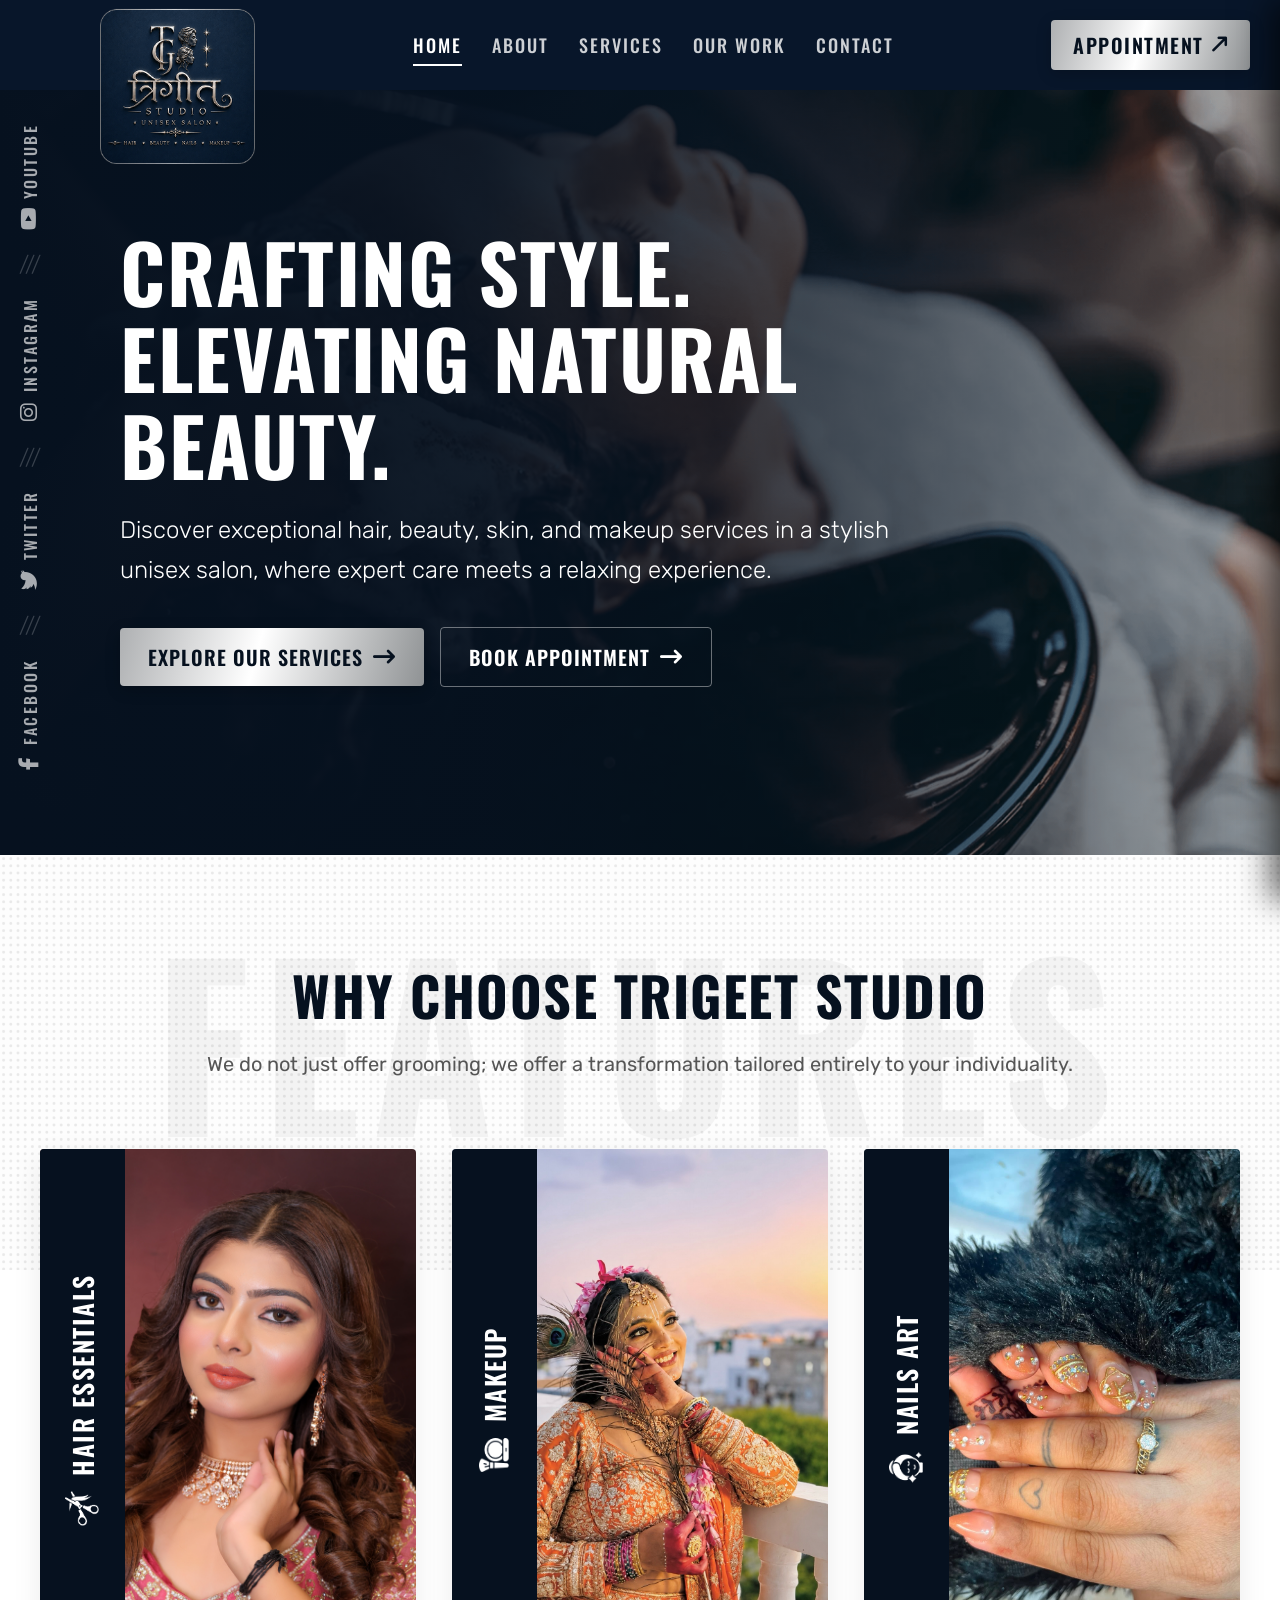
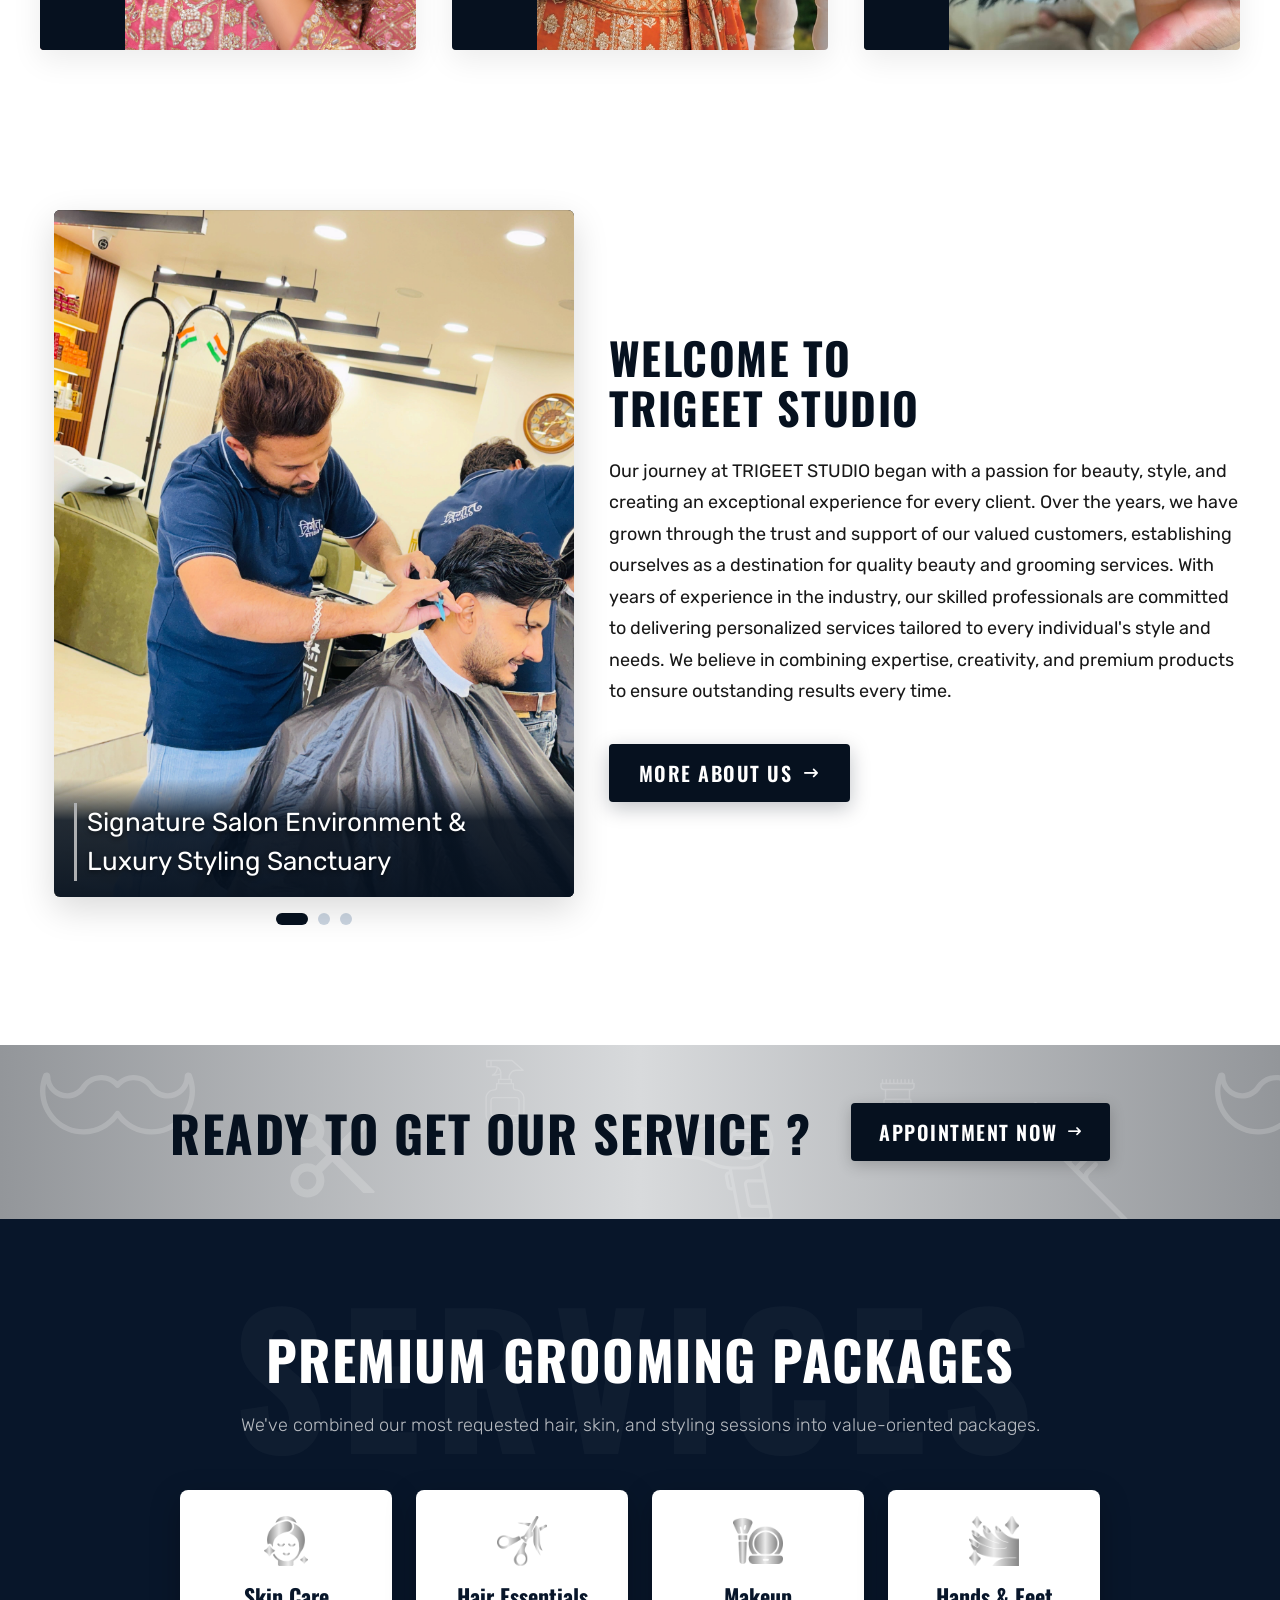
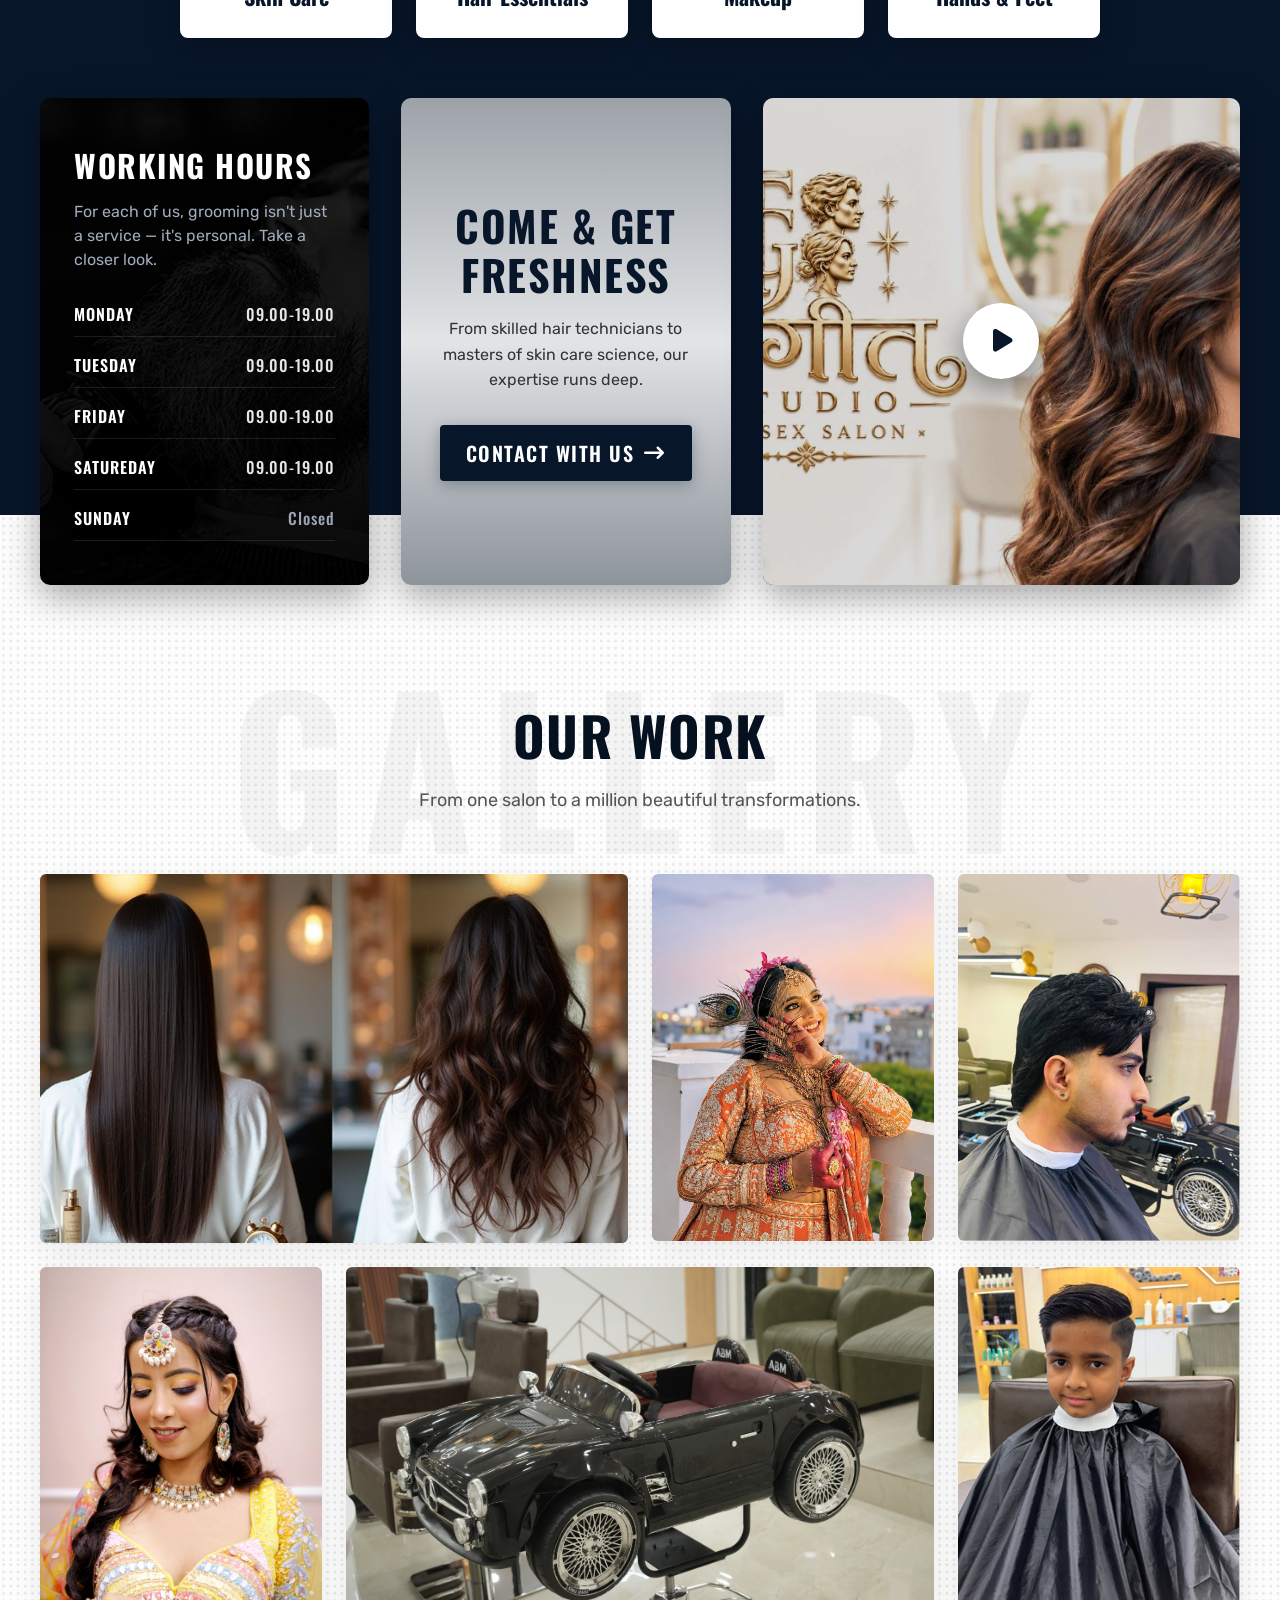
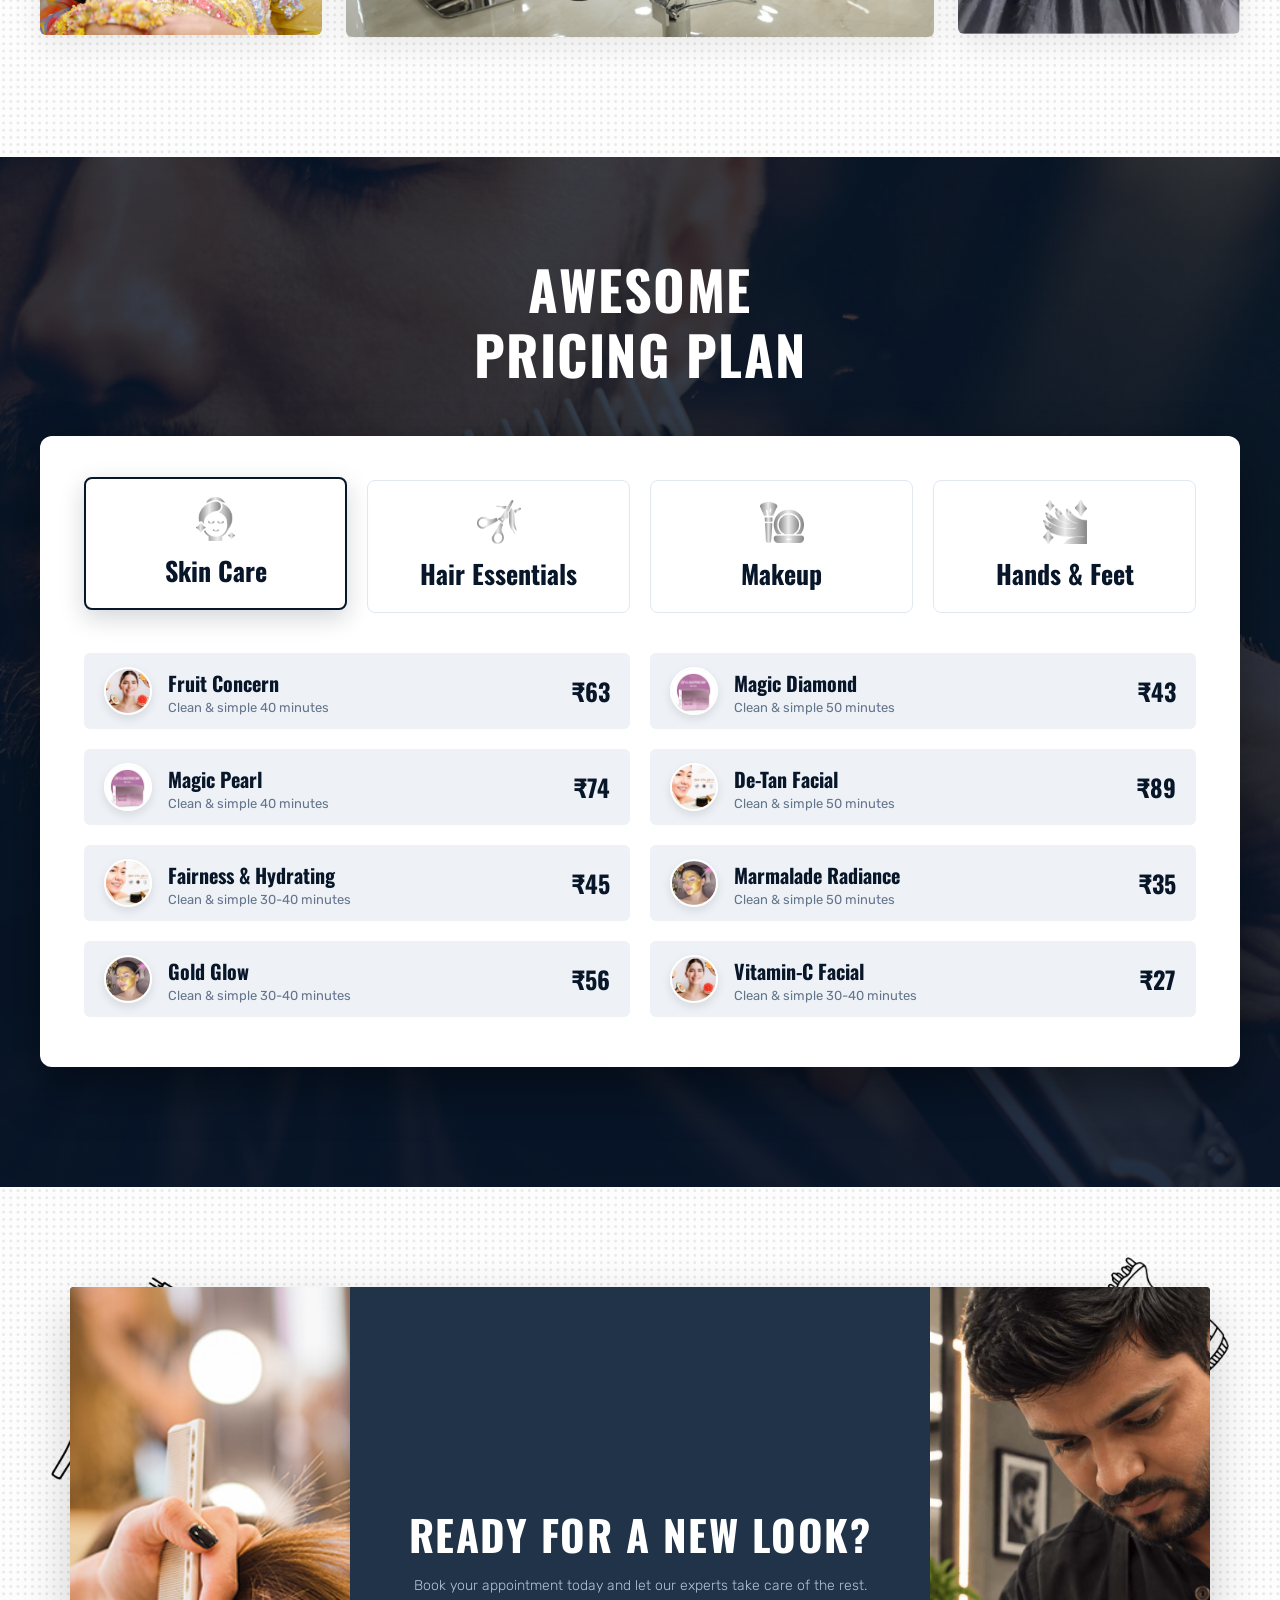
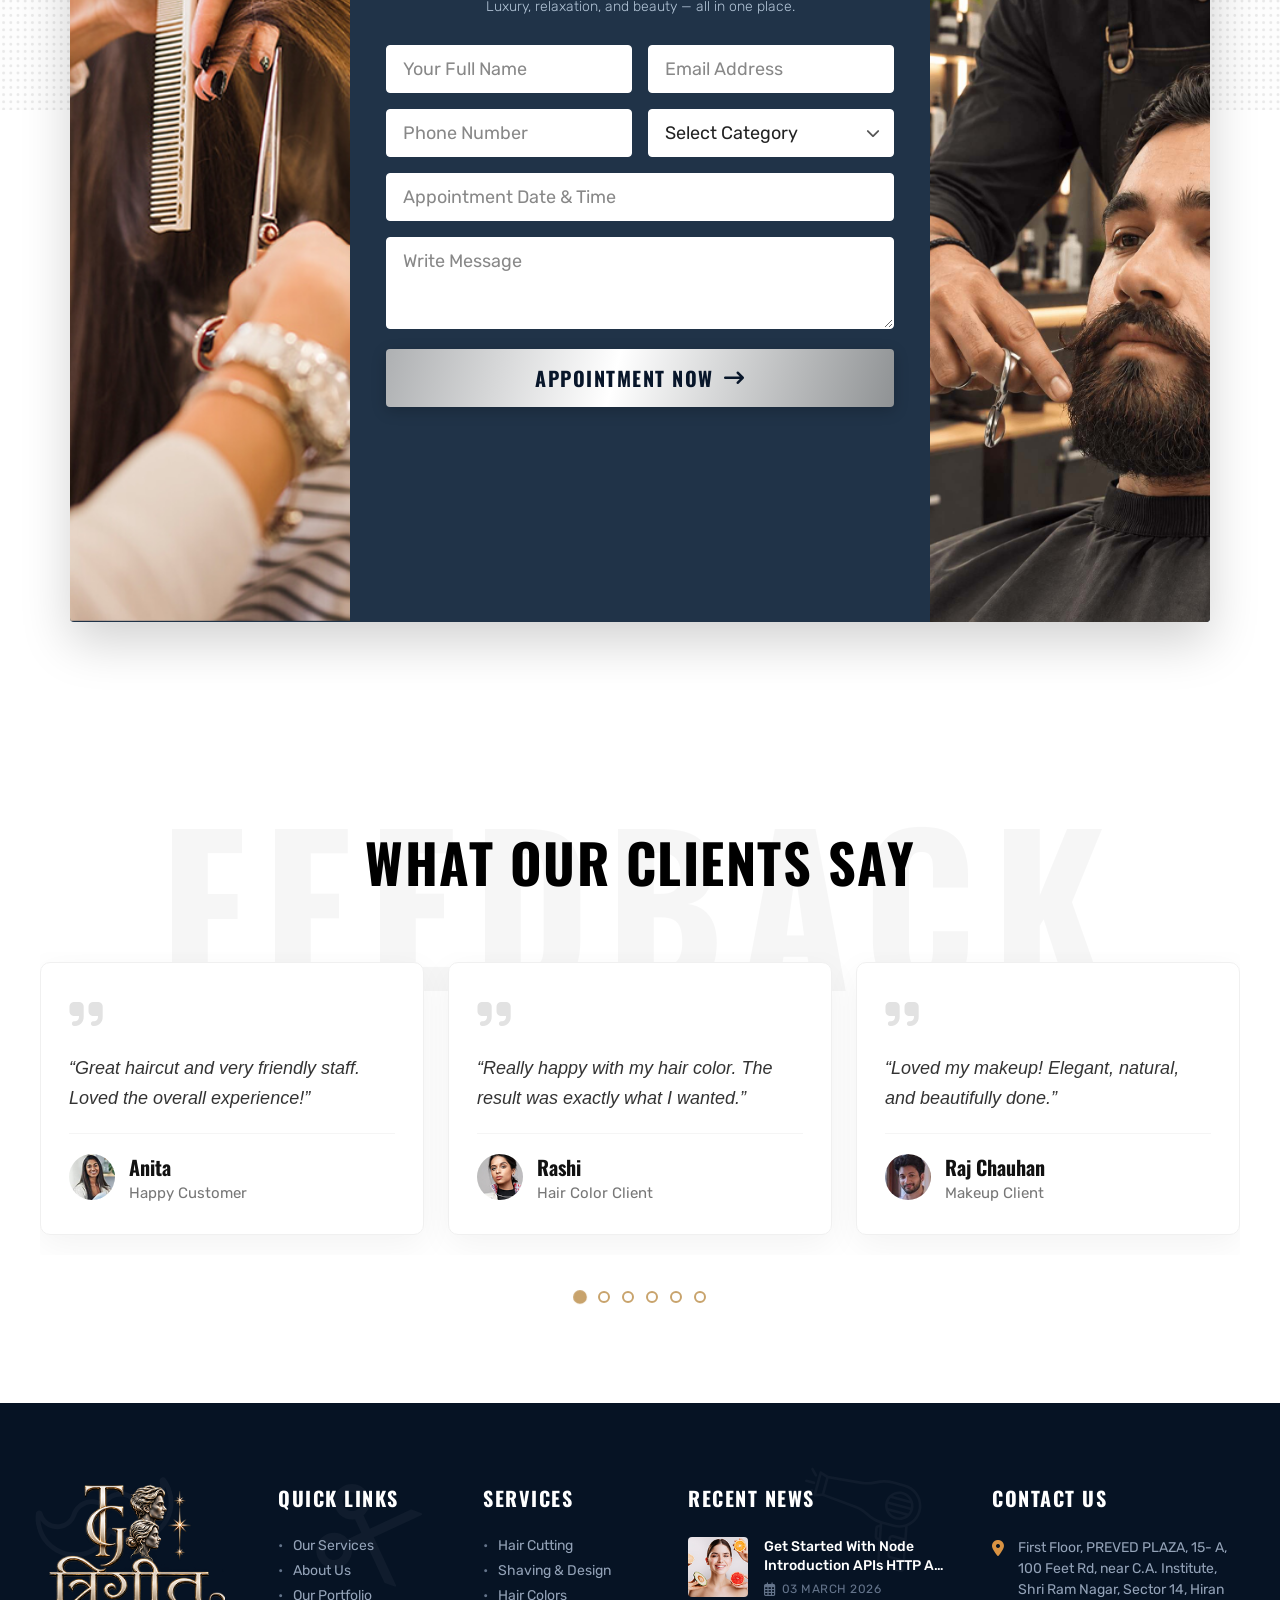
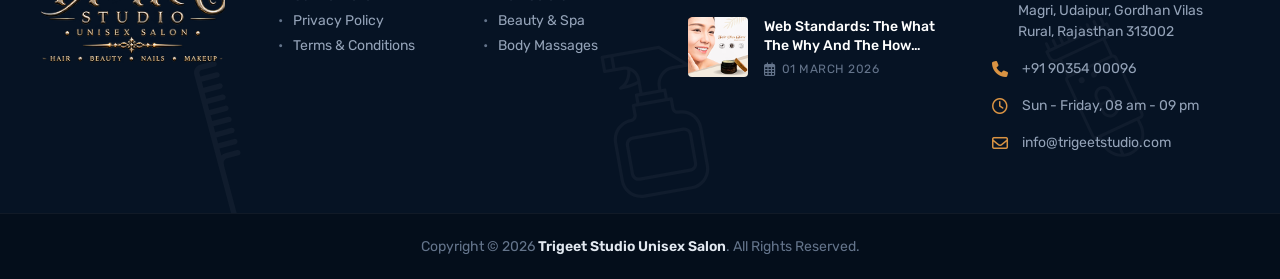
==== commit dc28fd0c: "done whole site" ====
--- a/index.html
+++ b/index.html
@@ -9,6 +9,8 @@
     <!-- Google Fonts: Oswald & Rubik -->
     <link rel="preconnect" href="https://fonts.googleapis.com">
     <link rel="preconnect" href="https://fonts.gstatic.com" crossorigin>
+    <link rel="icon" href="assets/favicon.ico">
+    <link rel="stylesheet" href="https://cdnjs.cloudflare.com/ajax/libs/animate.css/4.1.1/animate.min.css" />
     <link
         href="https://fonts.googleapis.com/css2?family=Oswald:wght@300;400;500;600;700&family=Rubik:ital,wght@0,300;0,400;0,500;0,600;1,300&display=swap"
         rel="stylesheet">
@@ -45,7 +47,7 @@
     <header class="site-header">
         <div class="header-container">
             <!-- Brand Logo Box (Vertical for Desktop, Horizontal for Tablet/Mobile) -->
-            <a href="#" class="brand-logo-wrapper">
+            <a href="index.html" class="brand-logo-wrapper">
                 <div class="logo-card">
                     <img src="assets/logo-vertical.png" alt="Trigeet Studio Logo" class="logo-vertical">
                     <img src="assets/logo-horizontal.png" alt="Trigeet Studio Logo" class="logo-horizontal">
@@ -55,16 +57,17 @@
             <!-- Desktop Center Navigation Links -->
             <nav class="desktop-nav">
                 <ul class="nav-links">
-                    <li><a href="#home" class="nav-link active">HOME</a></li>
-                    <li><a href="#services" class="nav-link">SERVICES</a></li>
-                    <li><a href="#our-work" class="nav-link">OUR WORK</a></li>
-                    <li><a href="#contact" class="nav-link">CONTACT</a></li>
+                    <li><a href="index.html" class="nav-link active">HOME</a></li>
+                    <li><a href="about.html" class="nav-link">ABOUT</a></li>
+                    <li><a href="service.html" class="nav-link">SERVICES</a></li>
+                    <li><a href="our-work.html" class="nav-link">OUR WORK</a></li>
+                    <li><a href="contact.html" class="nav-link">CONTACT</a></li>
                 </ul>
             </nav>
 
             <!-- Desktop Right Action Button -->
             <div class="header-action">
-                <a href="#appointment" class="btn-top-appointment">
+                <a href="appointment.html" class="btn-top-appointment">
                     APPOINTMENT <i class="fa-solid fa-arrow-up-long fa-rotate-by" style="--fa-rotate-angle: 45deg;"></i>
                 </a>
             </div>
@@ -89,14 +92,15 @@
         </div>
         <div class="side-panel-body">
             <ul class="side-nav-links">
-                <li><a href="#home" class="side-link active">HOME</a></li>
-                <li><a href="#services" class="side-link">SERVICES</a></li>
-                <li><a href="#our-work" class="side-link">OUR WORK</a></li>
-                <li><a href="#contact" class="side-link">CONTACT</a></li>
+                <li><a href="index.html" class="side-link active">HOME</a></li>
+                <li><a href="about.html" class="side-link">ABOUT</a></li>
+                <li><a href="service.html" class="side-link">SERVICES</a></li>
+                <li><a href="our-work.html" class="side-link">OUR WORK</a></li>
+                <li><a href="contact.html" class="side-link">CONTACT</a></li>
             </ul>
 
             <div class="side-cta-wrapper">
-                <a href="#appointment" class="btn-side-appointment">
+                <a href="appointment.html" class="btn-side-appointment">
                     APPOINTMENT <i class="fa-solid fa-arrow-up-long fa-rotate-by" style="--fa-rotate-angle: 45deg;"></i>
                 </a>
             </div>
@@ -126,11 +130,11 @@
                         BEAUTY.
                     </h1>
                     <p class="hero-description">
-                        Indulge in couture haircuts, advanced clinical skin therapies, and world-class bridal artistry
-                        at Shri Ram Nagar's signature unisex sanctuary.
+                        Discover exceptional hair, beauty, skin, and makeup services in a stylish unisex salon, where
+                        expert care meets a relaxing experience.
                     </p>
                     <div class="hero-actions">
-                        <a href="#services" class="btn btn-filled">
+                        <a href="service.html" class="btn btn-filled">
                             EXPLORE OUR SERVICES <i class="fa-solid fa-arrow-right-long"></i>
                         </a>
                         <a href="#appointment" class="btn btn-outlined">
@@ -160,11 +164,13 @@
                         <div class="card-sidebar">
                             <div class="sidebar-text">
                                 <img src="assets/service-icon1.png" alt="Hair Essentials Icon" class="card-icon">
-                                <span>Hair Essentials</span>
+                                <span class="sidebar-title">Hair Essentials</span>
+                                <p class="sidebar-desc">Precision haircuts, couture styling, scalp detox & keratin spa
+                                    treatments.</p>
                             </div>
                         </div>
                         <div class="card-image-box">
-                            <img src="assets/service1.png" alt="Hair Essentials Service" class="card-img">
+                            <img src="assets/service11.jpg" alt="Hair Essentials Service" class="card-img">
                         </div>
                     </div>
 
@@ -173,11 +179,13 @@
                         <div class="card-sidebar">
                             <div class="sidebar-text">
                                 <img src="assets/service-icon2.png" alt="Makeup Icon" class="card-icon">
-                                <span>Makeup</span>
+                                <span class="sidebar-title">Makeup</span>
+                                <p class="sidebar-desc">HD couture bridal makeup, airbrush glamour & glowing party
+                                    looks.</p>
                             </div>
                         </div>
                         <div class="card-image-box">
-                            <img src="assets/service2.png" alt="Makeup Service" class="card-img">
+                            <img src="assets/gallery-new2.png.jpg" alt="Makeup Service" class="card-img">
                         </div>
                     </div>
 
@@ -186,11 +194,13 @@
                         <div class="card-sidebar">
                             <div class="sidebar-text">
                                 <img src="assets/service-icon3.png" alt="Nails Art Icon" class="card-icon">
-                                <span>Nails Art</span>
+                                <span class="sidebar-title">Nails Art</span>
+                                <p class="sidebar-desc">Custom acrylic extensions, French gel polish & aroma foot spa
+                                    pedicures.</p>
                             </div>
                         </div>
                         <div class="card-image-box">
-                            <img src="assets/service3.png" alt="Nails Art Service" class="card-img">
+                            <img src="assets/service33.jpg" alt="Nails Art Service" class="card-img">
                         </div>
                     </div>
                 </div>
@@ -198,8 +208,41 @@
                 <!-- Welcome To Trigeet Studio Section -->
                 <div class="welcome-block" id="about">
                     <div class="welcome-left">
-                        <div class="welcome-img-wrapper">
-                            <img src="assets/about-left.jpg" alt="Welcome to Trigeet Studio" class="welcome-img">
+                        <div class="welcome-slider-container">
+                            <div class="welcome-slider-wrapper" id="welcomeSliderWrapper">
+                                <div class="welcome-slider-track" id="welcomeSliderTrack">
+                                    <!-- Slide 1 -->
+                                    <div class="welcome-slide">
+                                        <img src="assets/about-left.jpg" alt="Welcome to Trigeet Studio"
+                                            class="welcome-slide-img">
+                                        <div class="welcome-slide-caption">
+                                            <p class="slide-desc">Signature Salon Environment & Luxury Styling Sanctuary
+                                            </p>
+                                        </div>
+                                    </div>
+                                    <!-- Slide 2 -->
+                                    <div class="welcome-slide">
+                                        <img src="assets/hand-nails.jpg" alt="Nail Art & Care"
+                                            class="welcome-slide-img">
+                                        <div class="welcome-slide-caption">
+                                            <p class="slide-desc">Precision Nail Art & Custom Acrylic Extensions</p>
+                                        </div>
+                                    </div>
+                                    <!-- Slide 3 -->
+                                    <div class="welcome-slide">
+                                        <img src="assets/cut-hair.jpg" alt="Couture Haircut" class="welcome-slide-img">
+                                        <div class="welcome-slide-caption">
+                                            <p class="slide-desc">Master Hairdressing & Couture Cut Transformation</p>
+                                        </div>
+                                    </div>
+                                </div>
+                            </div>
+                            <!-- Dot Navigation Below (No Arrows) -->
+                            <div class="welcome-slider-dots" id="welcomeSliderDots">
+                                <button class="welcome-dot active" data-index="0" aria-label="Slide 1"></button>
+                                <button class="welcome-dot" data-index="1" aria-label="Slide 2"></button>
+                                <button class="welcome-dot" data-index="2" aria-label="Slide 3"></button>
+                            </div>
                         </div>
                     </div>
                     <div class="welcome-right">
@@ -213,7 +256,7 @@
                             needs. We believe in combining expertise, creativity, and premium products to ensure
                             outstanding results every time.
                         </p>
-                        <a href="#about" class="btn-more-about">
+                        <a href="about.html" class="btn-more-about">
                             MORE ABOUT US <i class="fa-solid fa-arrow-right-long"></i>
                         </a>
                     </div>
@@ -288,7 +331,8 @@
                 <!-- Section Header -->
                 <div class="features-header">
                     <h2 class="features-title">PREMIUM GROOMING PACKAGES</h2>
-                    <p class="features-subtitle">We've combined our most requested hair, skin, and styling sessions into value-oriented packages.</p>
+                    <p class="features-subtitle">We've combined our most requested hair, skin, and styling sessions into
+                        value-oriented packages.</p>
                 </div>
 
                 <!-- 4 Top Category Cards -->
@@ -316,8 +360,9 @@
                     <!-- Box 1: Working Hours -->
                     <div class="big-box box-working-hours">
                         <div class="box-content">
-                            <h3 class="box-title">WORKING HOURS</h3>
-                            <p class="box-subtext">For each of us, grooming isn't just a service — it's personal. Take a closer look.</p>
+                            <h3 class="box-title1">WORKING HOURS</h3>
+                            <p class="box-subtext">For each of us, grooming isn't just a service — it's personal. Take a
+                                closer look.</p>
 
                             <ul class="hours-list">
                                 <li>
@@ -348,8 +393,9 @@
                     <div class="big-box box-freshness">
                         <div class="freshness-content">
                             <h3 class="freshness-title">COME & GET FRESHNESS</h3>
-                            <p class="freshness-desc">From skilled hair technicians to masters of skin care science, our expertise runs deep.</p>
-                            <a href="#contact" class="btn-freshness">
+                            <p class="freshness-desc">From skilled hair technicians to masters of skin care science, our
+                                expertise runs deep.</p>
+                            <a href="contact.html" class="btn-freshness">
                                 CONTACT WITH US <i class="fa-solid fa-arrow-right-long"></i>
                             </a>
                         </div>
@@ -357,6 +403,7 @@
 
                     <!-- Box 3: Video Player Box -->
                     <div class="big-box box-video" id="videoBox">
+                        <img src="assets/video-thumb.jpg" alt="Trigeet Studio Video Thumbnail" class="video-thumb-img">
                         <div class="video-play-overlay">
                             <button class="video-play-btn" id="videoPlayBtn" aria-label="Play video">
                                 <i class="fa-solid fa-play"></i>
@@ -374,7 +421,9 @@
                     <i class="fa-solid fa-xmark"></i>
                 </button>
                 <div class="video-iframe-wrapper">
-                    <iframe id="videoIframe" src="" title="Trigeet Studio Video" frameborder="0" allow="accelerometer; autoplay; clipboard-write; encrypted-media; gyroscope; picture-in-picture" allowfullscreen></iframe>
+                    <iframe id="videoIframe" src="" title="Trigeet Studio Video" frameborder="0"
+                        allow="accelerometer; autoplay; clipboard-write; encrypted-media; gyroscope; picture-in-picture"
+                        allowfullscreen></iframe>
                 </div>
             </div>
         </div>
@@ -397,16 +446,16 @@
                         <img src="assets/gallery-new1.png" alt="Our Work 1" class="gallery-img">
                     </div>
                     <div class="gallery-card item-2">
-                        <img src="assets/gallery-new2.png" alt="Our Work 2" class="gallery-img">
+                        <img src="assets/gallery-new2.png.jpg" alt="Our Work 2" class="gallery-img">
                     </div>
                     <div class="gallery-card item-3">
                         <img src="assets/gallery-new3.png" alt="Our Work 3" class="gallery-img">
                     </div>
                     <div class="gallery-card item-4">
-                        <img src="assets/gallery-new4.png" alt="Our Work 4" class="gallery-img">
+                        <img src="assets/gallery-new4.png.jpg" alt="Our Work 4" class="gallery-img">
                     </div>
                     <div class="gallery-card item-5">
-                        <img src="assets/gallery-new5.png" alt="Our Work 5" class="gallery-img">
+                        <img src="assets/gallery-new5.png.jpg" alt="Our Work 5" class="gallery-img">
                     </div>
                     <div class="gallery-card item-6">
                         <img src="assets/gallery-new6.png" alt="Our Work 6" class="gallery-img">
@@ -452,7 +501,394 @@
                 </div>
             </div>
         </section>
+
+        <!-- Appointment & Feedback / Reviews Combined Section -->
+        <section class="appointment-feedback-section" id="appointment">
+            <!-- Top Half: Dotted Background with Form Banner -->
+            <div class="appointment-top-wrapper">
+                <!-- Floating Objects (Left & Right line art images) -->
+                <img src="assets/left-form.png" alt="Hair Brush Icon" class="floating-obj float-left">
+                <img src="assets/right-form.png" alt="Hair Dryer Icon" class="floating-obj float-right">
+
+                <div class="appointment-container" id="contact">
+                    <!-- Central Form Unit (Left Arm + Center Form + Right Arm) -->
+                    <div class="form-banner-card">
+                        <!-- Left Vertical Arm Image -->
+                        <div class="form-arm-wrapper arm-left">
+                            <img src="assets/form-left-arm.png" alt="Barber styling" class="form-arm-img">
+                        </div>
+
+                        <!-- Center Form Box -->
+                        <div class="form-center-box">
+                            <h2 class="form-title">READY FOR A NEW LOOK?</h2>
+                            <p class="form-subtitle">Book your appointment today and let our experts take care of the
+                                rest. Luxury, relaxation, and beauty — all in one place.</p>
+
+                            <form class="appointment-form" id="appointmentForm" onsubmit="event.preventDefault();">
+                                <div class="form-row">
+                                    <div class="form-group">
+                                        <input type="text" placeholder="Your Full Name" required class="form-input">
+                                    </div>
+                                    <div class="form-group">
+                                        <input type="email" placeholder="Email Address" required class="form-input">
+                                    </div>
+                                </div>
+
+                                <div class="form-row">
+                                    <div class="form-group">
+                                        <input type="tel" placeholder="Phone Number" required class="form-input">
+                                    </div>
+                                    <div class="form-group select-wrapper">
+                                        <select required class="form-select">
+                                            <option value="" disabled selected hidden>Select Category</option>
+                                            <option value="skincare">Skin Care</option>
+                                            <option value="hairessentials">Hair Essentials</option>
+                                            <option value="makeup">Makeup</option>
+                                            <option value="handsfeet">Hands & Feet</option>
+                                        </select>
+                                        <i class="fa-solid fa-chevron-down select-icon"></i>
+                                    </div>
+                                </div>
+
+                                <div class="form-group full-width date-wrapper">
+                                    <input type="text" placeholder="Appointment Date & Time"
+                                        onfocus="(this.type='datetime-local')" onblur="if(!this.value)this.type='text'"
+                                        required class="form-input">
+
+                                </div>
+
+                                <div class="form-group full-width">
+                                    <textarea placeholder="Write Message" rows="3" class="form-textarea"></textarea>
+                                </div>
+
+                                <div class="form-submit-wrapper">
+                                    <button type="submit" class="btn-submit-appointment">
+                                        APPOINTMENT NOW <i class="fa-solid fa-arrow-right-long"></i>
+                                    </button>
+                                </div>
+                            </form>
+                        </div>
+
+                        <!-- Right Vertical Arm Image -->
+                        <div class="form-arm-wrapper arm-right">
+                            <img src="assets/form-right-arm.jpg" alt="Barber styling" class="form-arm-img">
+                        </div>
+                    </div>
+                </div>
+            </div>
+
+            <!-- Bottom Half: White Background with Reviews / Feedback -->
+            <div class="feedback-bottom-wrapper" id="reviews">
+                <!-- Background Translucent Watermark -->
+                <div class="feedback-watermark">FEEDBACK</div>
+
+                <div class="feedback-container">
+                    <!-- Section Header -->
+                    <div class="feedback-header">
+                        <h2 class="feedback-title">WHAT OUR CLIENTS SAY</h2>
+                    </div>
+
+                    <!-- Reviews Cards Carousel Track -->
+                    <div class="reviews-slider-wrapper" id="reviewsSliderWrapper">
+                        <div class="reviews-cards-grid" id="reviewsCardsGrid">
+
+                            <!-- Card 1 - Haircut -->
+                            <div class="review-card">
+                                <div class="card-header">
+                                    <div class="quote-icon">
+                                        <i class="fa-solid fa-quote-right"></i>
+                                    </div>
+                                </div>
+
+                                <p class="review-text">
+                                    “Great haircut and very friendly staff. Loved the overall experience!”
+                                </p>
+
+                                <div class="author-info">
+                                    <img src="assets/Author.png" alt="Anita" class="author-avatar">
+                                    <div class="author-details">
+                                        <h4 class="author-name">Anita</h4>
+                                        <p class="author-role">Happy Customer</p>
+                                    </div>
+                                </div>
+                            </div>
+
+
+                            <!-- Card 2 - Hair Color -->
+                            <div class="review-card">
+                                <div class="card-header">
+                                    <div class="quote-icon">
+                                        <i class="fa-solid fa-quote-right"></i>
+                                    </div>
+                                </div>
+
+                                <p class="review-text">
+                                    “Really happy with my hair color. The result was exactly what I wanted.”
+                                </p>
+
+                                <div class="author-info">
+                                    <img src="assets/author2.png" alt="Rashi" class="author-avatar">
+                                    <div class="author-details">
+                                        <h4 class="author-name">Rashi</h4>
+                                        <p class="author-role">Hair Color Client</p>
+                                    </div>
+                                </div>
+                            </div>
+
+
+                            <!-- Card 3 - Makeup -->
+                            <div class="review-card">
+                                <div class="card-header">
+                                    <div class="quote-icon">
+                                        <i class="fa-solid fa-quote-right"></i>
+                                    </div>
+                                </div>
+
+                                <p class="review-text">
+                                    “Loved my makeup! Elegant, natural, and beautifully done.”
+                                </p>
+
+                                <div class="author-info">
+                                    <img src="assets/author3.png" alt="Neha" class="author-avatar">
+                                    <div class="author-details">
+                                        <h4 class="author-name">Raj Chauhan</h4>
+                                        <p class="author-role">Makeup Client</p>
+                                    </div>
+                                </div>
+                            </div>
+
+
+                            <!-- Card 4 - Men's Grooming -->
+                            <div class="review-card">
+                                <div class="card-header">
+                                    <div class="quote-icon">
+                                        <i class="fa-solid fa-quote-right"></i>
+                                    </div>
+                                </div>
+
+                                <p class="review-text">
+                                    “Clean salon, relaxing atmosphere, and excellent grooming service.”
+                                </p>
+
+                                <div class="author-info">
+                                    <img src="assets/author4.avif" alt="Sumit" class="author-avatar">
+                                    <div class="author-details">
+                                        <h4 class="author-name">Sumit</h4>
+                                        <p class="author-role">Grooming Client</p>
+                                    </div>
+                                </div>
+                            </div>
+
+
+                            <!-- Card 5 - Facial -->
+                            <div class="review-card">
+                                <div class="card-header">
+                                    <div class="quote-icon">
+                                        <i class="fa-solid fa-quote-right"></i>
+                                    </div>
+                                </div>
+
+                                <p class="review-text">
+                                    “Loved my facial! My skin felt fresh, smooth, and looked amazing.”
+                                </p>
+
+                                <div class="author-info">
+                                    <img src="assets/author5.avif" alt="Pooja" class="author-avatar">
+                                    <div class="author-details">
+                                        <h4 class="author-name">Pooja</h4>
+                                        <p class="author-role">Beauty Client</p>
+                                    </div>
+                                </div>
+                            </div>
+
+
+                            <!-- Card 6 - Overall Experience -->
+                            <div class="review-card">
+                                <div class="card-header">
+                                    <div class="quote-icon">
+                                        <i class="fa-solid fa-quote-right"></i>
+                                    </div>
+                                </div>
+
+                                <p class="review-text">
+                                    “Professional team, great ambiance, and excellent attention to detail.”
+                                </p>
+
+                                <div class="author-info">
+                                    <img src="assets/author6.jpg" alt="Vikram" class="author-avatar">
+                                    <div class="author-details">
+                                        <h4 class="author-name">Sania</h4>
+                                        <p class="author-role">Happy Customer</p>
+                                    </div>
+                                </div>
+                            </div>
+
+                        </div>
+                    </div>
+
+                    <!-- Slider Pagination Dots (6 Dots) -->
+                    <div class="slider-dots-wrapper" id="sliderDotsWrapper">
+                        <button class="dot-btn active" data-index="0" aria-label="Slide 1"></button>
+                        <button class="dot-btn" data-index="1" aria-label="Slide 2"></button>
+                        <button class="dot-btn" data-index="2" aria-label="Slide 3"></button>
+                        <button class="dot-btn" data-index="3" aria-label="Slide 4"></button>
+                        <button class="dot-btn" data-index="4" aria-label="Slide 5"></button>
+                        <button class="dot-btn" data-index="5" aria-label="Slide 6"></button>
+                    </div>
+                </div>
+            </div>
+        </section>
+
     </main>
+
+    <!-- Main Footer Section -->
+    <footer class="site-footer">
+        <!-- SVG Icons Background Overlay -->
+        <div class="footer-svg-bg" aria-hidden="true">
+            <div class="footer-svg-item item-1">
+                <svg fill="currentColor" viewBox="0 0 512 512">
+                    <path
+                        d="M501.546,161.19c-2.248-5.548-7.922-8.608-13.78-7.432c-5.895,1.175-9.974,6.198-9.921,12.205l0.001,0.147 c0,30.7-24.977,55.676-55.678,55.676c-18.664,0-35.998-9.286-46.366-24.841c-0.039-0.058-0.078-0.116-0.12-0.173l-2.284-3.257 c-0.053-0.076-0.108-0.152-0.164-0.225c-15.56-20.766-40.338-32.646-66.285-31.732c-18.938,0.655-37.038,8.246-50.95,21.137 c-13.912-12.891-32.012-20.482-50.95-21.137c-25.925-0.915-50.725,10.966-66.285,31.732c-0.056,0.075-0.11,0.149-0.164,0.225 l-2.284,3.257c-0.04,0.058-0.079,0.116-0.12,0.173c-10.368,15.555-27.701,24.841-46.366,24.841 c-30.7,0-55.678-24.976-55.678-55.676v-0.14c0.055-6.013-4.025-11.036-9.92-12.213c-5.866-1.174-11.532,1.885-13.78,7.43 C3.518,178.303,0,196.422,0,215.043c0,38.466,15.257,74.682,42.961,101.977c27.718,27.307,64.178,42.002,102.665,41.455 c43.337-0.646,83.732-20.802,110.373-54.515c26.641,33.713,67.037,53.869,110.373,54.515c0.724,0.011,1.444,0.017,2.167,0.017 c37.688,0,73.303-14.678,100.499-41.472C496.742,289.725,512,253.508,512,215.043C512,196.422,508.483,178.303,501.546,161.19z M456.565,304.359c-24.3,23.939-56.264,36.812-89.928,36.346c-41.686-0.621-80.27-21.855-103.209-56.8 c-1.642-2.501-4.435-4.01-7.429-4.01s-5.786,1.507-7.429,4.01c-22.94,34.943-61.524,56.178-103.209,56.8 c-33.702,0.463-65.627-12.406-89.928-36.346c-24.285-23.927-37.66-55.648-37.66-89.316c0-8.558,0.847-16.992,2.527-25.242 c9.878,28.911,37.317,49.758,69.531,49.758c24.584,0,47.414-12.209,61.094-32.662l2.145-3.058 c12.081-16.05,31.277-25.221,51.367-24.52c17.187,0.595,33.505,8.596,44.772,21.951c1.688,2.001,4.174,3.157,6.793,3.157 s5.104-1.155,6.793-3.157c11.266-13.355,27.585-21.356,44.771-21.951c20.119-0.68,39.285,8.471,51.367,24.52l2.145,3.058 c13.679,20.455,36.51,32.662,61.094,32.662c32.215,0,59.652-20.847,69.531-49.758c1.68,8.248,2.527,16.683,2.527,25.242 C494.227,248.711,480.852,280.432,456.565,304.359z" />
+                </svg>
+            </div>
+            <div class="footer-svg-item item-2">
+                <svg fill="currentColor" viewBox="0 0 1024 1024">
+                    <path
+                        d="M567.1 512l318.5-319.3c5-5 1.5-13.7-5.6-13.7h-90.5c-2.1 0-4.2.8-5.6 2.3l-273.3 274-90.2-90.5c12.5-22.1 19.7-47.6 19.7-74.8 0-83.9-68.1-152-152-152s-152 68.1-152 152 68.1 152 152 152c27.7 0 53.6-7.4 75.9-20.3l90 90.3-90.1 90.3A151.04 151.04 0 0 0 288 582c-83.9 0-152 68.1-152 152s68.1 152 152 152 152-68.1 152-152c0-27.2-7.2-52.7-19.7-74.8l90.2-90.5 273.3 274c1.5 1.5 3.5 2.3 5.6 2.3H880c7.1 0 10.7-8.6 5.6-13.7L567.1 512zM288 370c-44.1 0-80-35.9-80-80s35.9-80 80-80 80 35.9 80 80-35.9 80-80 80zm0 444c-44.1 0-80-35.9-80-80s35.9-80 80-80 80 35.9 80 80-35.9 80-80 80z" />
+                </svg>
+            </div>
+            <div class="footer-svg-item item-3">
+                <svg fill="currentColor" viewBox="0 0 100 100">
+                    <path
+                        d="M65,46c-1.1,0-2-0.9-2-2v-6c0-0.6-0.4-1-1-1h-2v-5c0-0.6-0.4-1-1-1h-2v-1.8c0-2.5,1-4.8,2.7-6.5s4.1-2.7,6.5-2.7H76 c0.4,0,0.8-0.3,0.9-0.6c0.1-0.4,0-0.8-0.3-1.1l-16-14C60.5,4.1,60.2,4,60,4H24c-0.6,0-1,0.4-1,1v9c0,0.6,0.4,1,1,1h11.4 c0.9,0,1.8,0.2,2.6,0.5c-0.1,1.7-0.9,7.3-6.4,9.6c-0.4,0.2-0.7,0.7-0.6,1.1c0.1,0.5,0.5,0.8,1,0.8c0.3,0,6.7,0,11-1.5l0,5.5h-2 c-0.6,0-1,0.4-1,1v5h-2c-0.6,0-1,0.4-1,1v6c0,1.1-0.9,2-2,2c-7.2,0-13,5.8-13,13v24c0,7.2,5.8,13,13,13h30c7.2,0,13-5.8,13-13V59 C78,51.8,72.2,46,65,46z M25,6h4v7h-4V6z M35.7,24.8c3-2.7,3.9-6.3,4.2-8.3c0.7,0.5,1.3,1.2,1.8,1.9c0.8,1.2,1.3,2.7,1.3,4.2 l0,0.8C40.9,24.2,38,24.6,35.7,24.8z M45,24C45,24,45,23.9,45,24l0-1.4c0-1.9-0.6-3.7-1.6-5.3c-1.8-2.7-4.8-4.3-8-4.3H31V6h28.6 l13.7,12h-7.1c-3,0-5.8,1.2-7.9,3.3S55,26.2,55,29.2V31H45L45,24z M42,33h2h12h2v4H42V33z M76,83c0,6.1-4.9,11-11,11H35 c-6.1,0-11-4.9-11-11V59c0-6.1,4.9-11,11-11c2.2,0,4-1.8,4-4v-5h2h18h2v5c0,2.2,1.8,4,4,4c6.1,0,11,4.9,11,11V83z" />
+                    <path
+                        d="M66,57H34c-2.8,0-5,2.2-5,5v18c0,2.8,2.2,5,5,5h32c2.8,0,5-2.2,5-5V62C71,59.2,68.8,57,66,57z M69,80c0,1.7-1.3,3-3,3H34 c-1.7,0-3-1.3-3-3V62c0-1.7,1.3-3,3-3h32c1.7,0,3,1.3,3,3V80z" />
+                </svg>
+            </div>
+            <div class="footer-svg-item item-4">
+                <svg fill="currentColor" viewBox="0 0 100 100">
+                    <path d="M11,33H5c-0.6,0-1,0.4-1,1s0.4,1,1,1h6c0.6,0,1-0.4,1-1S11.6,33,11,33z" />
+                    <path
+                        d="M10.3,28.7c0.2,0.2,0.5,0.3,0.7,0.3c0.2,0,0.5-0.1,0.7-0.3c0.4-0.4,0.4-1,0-1.4l-3.8-4c-0.4-0.4-1-0.4-1.4,0 c-0.4,0.4-0.4,1,0,1.4L10.3,28.7z" />
+                    <path
+                        d="M10.3,39.3l-4,4c-0.4,0.4-0.4,1,0,1.4C6.5,44.9,6.7,45,7,45s0.5-0.1,0.7-0.3l4-4c0.4-0.4,0.4-1,0-1.4S10.7,38.9,10.3,39.3 z" />
+                    <path
+                        d="M89.3,47.5c4.1-3.1,6.7-8,6.7-13.5c0-9.4-7.6-17-17-17h-9.1c-4.7,0-9.4,1.2-13.5,3.4c-3.1,1.7-6.5,2.8-10.1,3.1L20.1,26 l-5.8-1.9C14,24,13.7,24,13.4,24.2C13.2,24.4,13,24.7,13,25v18c0,0.3,0.2,0.6,0.4,0.8c0.2,0.1,0.4,0.2,0.6,0.2 c0.1,0,0.2,0,0.3-0.1l5.8-1.9l26.2,2.5c3.6,0.3,7,1.4,10.1,3.1c3.5,1.9,7.5,3.1,11.5,3.4l0.2,1.1c-0.8,0.1-1.5,0.5-2,1.1 c-0.6,0.7-0.8,1.6-0.6,2.5l1.2,6c0.3,1.4,1.5,2.4,3,2.4h0.8l3.2,16.6C74,82,75.2,83,76.6,83h15.9c0.9,0,1.7-0.4,2.3-1.1 c0.6-0.7,0.8-1.6,0.6-2.5L89.3,47.5z M92.2,73h-9.6c-0.5,0-0.9-0.3-1-0.8l-2.3-12c-0.1-0.4,0.1-0.7,0.2-0.8S80,59,80.4,59h9.1 L92.2,73z M15,26.4l4,1.3v12.6l-4,1.3V26.4z M46.5,42.5L21,40.1V27.9l25.5-2.4c3.8-0.4,7.5-1.5,10.9-3.3c3.8-2.1,8.2-3.2,12.5-3.2 H79c8.3,0,15,6.7,15,15s-6.7,15-15,15h-9.1c-4.4,0-8.7-1.1-12.5-3.2C54,44,50.4,42.8,46.5,42.5z M69.7,62c-0.5,0-0.9-0.3-1-0.8 l-1.2-6c-0.1-0.3,0-0.6,0.2-0.9c0.2-0.2,0.5-0.4,0.8-0.4h0l1.6,8H69.7z M93.3,80.6c-0.2,0.2-0.5,0.4-0.8,0.4H76.6 c-0.5,0-0.9-0.3-1-0.8L70,51h9c3.1,0,6-0.8,8.5-2.3l1.6,8.3h-8.7c-0.9,0-1.7,0.4-2.3,1.1c-0.6,0.7-0.8,1.6-0.6,2.5l2.3,12 C80,74,81.2,75,82.7,75h10l0.9,4.8C93.6,80.1,93.5,80.4,93.3,80.6z" />
+                    <path
+                        d="M79,45c6.1,0,11-4.9,11-11s-4.9-11-11-11s-11,4.9-11,11S72.9,45,79,45z M79,43c-2.7,0-5-1.2-6.7-3h13.4 C84,41.8,81.7,43,79,43z M70.1,35h17.9c-0.1,1.1-0.4,2.1-0.9,3c0,0,0,0,0,0H71c0,0,0,0,0,0C70.5,37.1,70.2,36.1,70.1,35z M71,30 C71,30,71,30,71,30l16,0c0,0,0,0,0,0c0.5,0.9,0.8,1.9,0.9,3H70.1C70.2,31.9,70.5,30.9,71,30z M79,25c2.7,0,5,1.2,6.7,3H72.3 C74,26.2,76.3,25,79,25z" />
+                </svg>
+            </div>
+            <div class="footer-svg-item item-5">
+                <svg fill="currentColor" viewBox="0 0 100 100">
+                    <path
+                        d="M72,9h-1V5c0-0.6-0.4-1-1-1s-1,0.4-1,1v4h-3V5c0-0.6-0.4-1-1-1s-1,0.4-1,1v4h-3V5c0-0.6-0.4-1-1-1s-1,0.4-1,1v4h-3V5 c0-0.6-0.4-1-1-1s-1,0.4-1,1v4h-3V5c0-0.6-0.4-1-1-1s-1,0.4-1,1v4h-3V5c0-0.6-0.4-1-1-1s-1,0.4-1,1v4h-3V5c0-0.6-0.4-1-1-1 s-1,0.4-1,1v4h-3V5c0-0.6-0.4-1-1-1s-1,0.4-1,1v4h-3V5c0-0.6-0.4-1-1-1s-1,0.4-1,1v4h-1c-0.6,0-1,0.4-1,1v4c0,2.8,2.2,5,5,5h1 v11.2c-1.2,0.4-2,1.5-2,2.8v41c0,1.7,1.3,3,3,3h1v4c0,8.3,6.7,15,15,15s15-6.7,15-15v-4h1c1.7,0,3-1.3,3-3V33c0-1.3-0.8-2.4-2-2.8 V19h1c2.8,0,5-2.2,5-5v-4C73,9.4,72.6,9,72,9z M46,93.4V91c0-2.2,1.8-4,4-4s4,1.8,4,4v2.4c-1.3,0.4-2.6,0.6-4,0.6 S47.3,93.8,46,93.4z M63,81c0,5-2.8,9.3-7,11.5V91c0-3.3-2.7-6-6-6s-6,2.7-6,6v1.5c-4.2-2.2-7-6.5-7-11.5v-4h26V81z M67,74 c0,0.6-0.4,1-1,1h-2H36h-2c-0.6,0-1-0.4-1-1V33c0-0.6,0.4-1,1-1h32c0.6,0,1,0.4,1,1V74z M65,30H35V19h30V30z M71,14 c0,1.7-1.3,3-3,3h-2H34h-2c-1.7,0-3-1.3-3-3v-3h42V14z" />
+                    <path
+                        d="M50,46c-3.3,0-6,2.7-6,6v10c0,3.3,2.7,6,6,6s6-2.7,6-6V52C56,48.7,53.3,46,50,46z M50,48c2.2,0,4,1.8,4,4v4h-8v-4 C46,49.8,47.8,48,50,48z M50,66c-2.2,0-4-1.8-4-4v-4h8v4C54,64.2,52.2,66,50,66z" />
+                    <circle cx="50" cy="37" r="2" />
+                    <circle cx="59" cy="37" r="2" />
+                    <circle cx="41" cy="37" r="2" />
+                </svg>
+            </div>
+            <div class="footer-svg-item item-6">
+                <svg fill="currentColor" viewBox="0 0 511.984 511.984">
+                    <path
+                        d="M476.88,493.808L320.976,337.221c-0.533-1.323-1.344-2.539-2.411-3.584c-0.064-0.064-6.336-6.464-6.379-14.187 c-0.043-4.523,2.091-8.853,6.507-13.269l32-32c4.16-4.16,4.16-10.923,0-15.083c-4.16-4.16-10.923-4.16-15.083,0l-32,32 c-6.123,6.123-9.259,12.181-10.965,17.664l-20.224-20.309l46.251-46.251c4.16-4.16,4.16-10.923,0-15.083 c-4.16-4.16-10.923-4.16-15.083,0l-46.229,46.229l-16.875-16.96l46.187-46.187c4.16-4.16,4.16-10.923,0-15.083 c-4.16-4.16-10.923-4.16-15.083,0l-46.144,46.144l-16.875-16.96l46.123-46.123c4.16-4.16,4.16-10.923,0-15.083 c-4.16-4.16-10.923-4.16-15.083,0l-46.08,46.08l-16.896-16.939l46.037-46.037c4.16-4.16,4.16-10.923,0-15.083 c-4.16-4.16-10.923-4.16-15.083,0l-46.016,45.995l-16.875-16.939l45.973-45.973c4.16-4.16,4.16-10.923,0-15.083 c-4.16-4.16-10.923-4.16-15.083,0l-45.931,45.931l-16.896-16.96l45.909-45.909c4.16-4.16,4.16-10.923,0-15.083 c-4.16-4.16-10.923-4.16-15.083,0l-45.867,45.867L80.848,96.027l45.824-45.824c4.16-4.16,4.16-10.923,0-15.083 c-4.16-4.16-10.923-4.16-15.083,0L65.787,80.923l-9.344-9.387c-4.16-4.16-4.16-10.923,0-15.083l38.251-38.251 c4.16-4.16,4.16-10.923,0-15.083c-4.16-4.16-10.923-4.16-15.083,0L41.36,41.371c-12.48,12.48-12.48,32.768-0.021,45.227 l420.416,422.251c2.069,2.091,4.821,3.136,7.552,3.136c2.709,0,5.44-1.045,7.531-3.093 C481.019,504.731,481.04,497.968,476.88,493.808z" />
+                </svg>
+            </div>
+        </div>
+
+        <div class="footer-container">
+            <!-- 5 Columns Grid -->
+            <div class="footer-grid">
+                <!-- Column 1: Brand Logo -->
+                <div class="footer-col footer-col-logo">
+                    <a href="#" class="footer-logo-link">
+                        <img src="assets/footer-logo-new.png" alt="Trigeet Studio Logo" class="footer-logo-img">
+                    </a>
+                </div>
+
+                <!-- Column 2: Quick Links -->
+                <div class="footer-col">
+                    <h4 class="footer-col-title">QUICK LINKS</h4>
+                    <ul class="footer-links-list">
+                        <li><span class="bullet">•</span> <a href="service.html">Our Services</a></li>
+                        <li><span class="bullet">•</span> <a href="about.html">About Us</a></li>
+                        <li><span class="bullet">•</span> <a href="our-work.html">Our Portfolio</a></li>
+                        <li><span class="bullet">•</span> <a href="privacy.html">Privacy Policy</a></li>
+                        <li><span class="bullet">•</span> <a href="terms.html">Terms & Conditions</a></li>
+                    </ul>
+                </div>
+
+                <!-- Column 3: Services -->
+                <div class="footer-col">
+                    <h4 class="footer-col-title">SERVICES</h4>
+                    <ul class="footer-links-list">
+                        <li><span class="bullet">•</span> <a href="#services">Hair Cutting</a></li>
+                        <li><span class="bullet">•</span> <a href="#services">Shaving & Design</a></li>
+                        <li><span class="bullet">•</span> <a href="#services">Hair Colors</a></li>
+                        <li><span class="bullet">•</span> <a href="#services">Beauty & Spa</a></li>
+                        <li><span class="bullet">•</span> <a href="#services">Body Massages</a></li>
+                    </ul>
+                </div>
+
+                <!-- Column 4: Recent News -->
+                <div class="footer-col footer-col-news">
+                    <h4 class="footer-col-title">RECENT NEWS</h4>
+                    <div class="footer-news-list">
+                        <div class="news-item">
+                            <img src="assets/price1.png" alt="Node Intro News" class="news-img">
+                            <div class="news-content">
+                                <a href="#" class="news-title">Get Started With Node Introduction APIs HTTP And ES6
+                                    JavaScript</a>
+                                <span class="news-date"><i class="fa-regular fa-calendar-days"></i> 03 MARCH 2026</span>
+                            </div>
+                        </div>
+                        <div class="news-item">
+                            <img src="assets/price3.png" alt="CSS News" class="news-img">
+                            <div class="news-content">
+                                <a href="#" class="news-title">Web Standards: The What The Why And The How Learn CSS</a>
+                                <span class="news-date"><i class="fa-regular fa-calendar-days"></i> 01 MARCH 2026</span>
+                            </div>
+                        </div>
+                    </div>
+                </div>
+
+                <!-- Column 5: Contact Us -->
+                <div class="footer-col footer-col-contact">
+                    <h4 class="footer-col-title">CONTACT US</h4>
+                    <ul class="footer-contact-list">
+                        <li>
+                            <i class="fa-solid fa-location-dot contact-icon"></i>
+                            <span>First Floor, PREVED PLAZA, 15- A, 100 Feet Rd, near C.A. Institute, Shri Ram Nagar,
+                                Sector 14, Hiran Magri, Udaipur, Gordhan Vilas Rural, Rajasthan 313002</span>
+                        </li>
+                        <li>
+                            <i class="fa-solid fa-phone contact-icon"></i>
+                            <span>+91 90354 00096</span>
+                        </li>
+                        <li>
+                            <i class="fa-regular fa-clock contact-icon"></i>
+                            <span>Sun - Friday, 08 am - 09 pm</span>
+                        </li>
+                        <li>
+                            <i class="fa-regular fa-envelope contact-icon"></i>
+                            <span>info@trigeetstudio.com</span>
+                        </li>
+                    </ul>
+                </div>
+            </div>
+        </div>
+
+        <!-- Footer Bottom Bar -->
+        <div class="footer-bottom">
+            <div class="footer-bottom-container">
+                <p class="copyright-text">
+                    Copyright © 2026 <strong class="brand-name">Trigeet Studio Unisex Salon</strong>. All Rights
+                    Reserved.
+                </p>
+            </div>
+        </div>
+    </footer>
 
     <!-- Script File -->
     <script type="module" src="script/script.js"></script>
--- a/style/style.css
+++ b/style/style.css
@@ -27,6 +27,24 @@
     color: var(--text-white);
     font-family: var(--font-rubik);
     overflow-x: hidden;
+}
+
+/* Global scrollbar */
+::-webkit-scrollbar {
+    width: 3.5px;
+}
+
+::-webkit-scrollbar-track {
+    background: #ffffff;
+}
+
+::-webkit-scrollbar-thumb {
+    background: #08162A;
+    border-radius: 10px;
+}
+
+::-webkit-scrollbar-thumb:hover {
+    background: #08162ac7;
 }
 
 /* ==========================================================================
@@ -133,7 +151,7 @@
 .desktop-nav .nav-links {
     display: flex;
     align-items: center;
-    gap: 90px;
+    gap: 56px;
     list-style: none;
 }
 
@@ -259,7 +277,7 @@
 }
 
 .panel-logo {
-    height: 34px;
+    height: 50px;
     width: auto;
 }
 
@@ -506,8 +524,9 @@
     }
 
     .hero-title {
-        font-size: 52px;
-    }
+        font-size: 80px;
+    }
+
 }
 
 /* 2. MINI DESKTOPS & LANDSCAPE TABLETS (992px to 1199px) */
@@ -539,11 +558,11 @@
     }
 
     .hero-title {
-        font-size: 44px;
+        font-size: 78px;
     }
 
     .hero-description {
-        font-size: 15px;
+        font-size: 22px;
     }
 }
 
@@ -654,7 +673,7 @@
 
     .logo-horizontal {
         display: block;
-        height: 32px;
+        height: 50px;
     }
 
     /* Hero layout adaptation */
@@ -663,13 +682,13 @@
     }
 
     .hero-title {
-        font-size: 28px;
+        font-size: 42px;
         line-height: 1.15;
         margin-bottom: 16px;
     }
 
     .hero-description {
-        font-size: 14px;
+        font-size: 20px;
         margin-bottom: 24px;
     }
 
@@ -683,7 +702,7 @@
         justify-content: center;
         width: 100%;
         padding: 12px 20px;
-        font-size: 13px;
+        font-size: 18px;
     }
 }
 
@@ -777,43 +796,77 @@
 /* Individual Feature Card */
 .service-card {
     display: flex;
-    height: 350px;
-    border-radius: 2px;
+    height: auto;
+    border-radius: 4px;
     overflow: hidden;
     box-shadow: 0 10px 30px rgba(0, 0, 0, 0.08);
     transition: transform 0.35s ease, box-shadow 0.35s ease;
     background: #ffffff;
+    position: relative;
+    cursor: pointer;
 }
 
 .service-card:hover {
     transform: translateY(-6px);
-    box-shadow: 0 18px 40px rgba(0, 0, 0, 0.15);
+    box-shadow: 0 18px 40px rgba(0, 0, 0, 0.2);
 }
 
 /* Left Dark Sidebar of Card */
 .card-sidebar {
     width: 85px;
     background-color: #06111f;
-    position: relative;
+    position: absolute;
+    top: 0;
+    left: 0;
+    bottom: 0;
+    height: 100%;
     display: flex;
     align-items: center;
     justify-content: center;
-    flex-shrink: 0;
-    z-index: 2;
-}
-
+    z-index: 10;
+    padding: 24px 20px;
+    transition: width 0.5s cubic-bezier(0.4, 0, 0.2, 1), background-color 0.5s ease;
+    overflow: hidden;
+}
+
+.service-card:hover .card-sidebar {
+    width: 100%;
+    background-color: rgba(6, 17, 31, 0.94);
+}
+
+/* Sidebar Text Inner Box */
 .sidebar-text {
+    display: flex;
+    align-items: center;
+    justify-content: center;
+    gap: 16px;
+    color: #ffffff;
+    font-family: var(--font-oswald);
+    white-space: nowrap;
     writing-mode: vertical-rl;
     transform: rotate(180deg);
-    display: flex;
-    align-items: center;
-    gap: 16px;
-    color: #ffffff;
-    font-family: var(--font-oswald);
+    transition: all 0.4s ease;
+}
+
+.sidebar-title {
     font-size: 30px;
     font-weight: 600;
-    letter-spacing: 1px;
-    white-space: nowrap;
+    letter-spacing: 1.5px;
+    text-transform: uppercase;
+}
+
+.sidebar-desc {
+    display: none;
+    font-family: var(--font-rubik);
+    font-size: 15px;
+    font-weight: 300;
+    color: rgba(255, 255, 255, 0.85);
+    line-height: 1.6;
+    max-width: 320px;
+    margin: 8px 0 0 0;
+    opacity: 0;
+    transition: opacity 0.35s ease 0.1s;
+    white-space: normal;
 }
 
 .card-icon {
@@ -821,12 +874,41 @@
     height: 34px;
     object-fit: contain;
     transform: rotate(180deg);
-}
-
+    transition: transform 0.4s ease, width 0.3s ease, height 0.3s ease;
+}
+
+/* On Card Hover: Transform Text to Horizontal Centered Layout */
+.service-card:hover .sidebar-text {
+    writing-mode: horizontal-tb;
+    transform: rotate(0deg);
+    flex-direction: column;
+    text-align: center;
+    justify-content: center;
+    white-space: normal;
+    gap: 10px;
+    width: 100%;
+    padding: 0 20px;
+}
+
+.service-card:hover .card-icon {
+    transform: rotate(90deg);
+    width: 44px;
+    height: 44px;
+}
+
+.service-card:hover .sidebar-title {
+    font-size: 34px;
+    letter-spacing: 2px;
+}
+
+.service-card:hover .sidebar-desc {
+    display: block;
+    opacity: 1;
+}
 
 /* Main Image Box of Card */
 .card-image-box {
-    flex: 1;
+    width: 100%;
     height: 100%;
     overflow: hidden;
     position: relative;
@@ -841,7 +923,7 @@
 }
 
 .service-card:hover .card-img {
-    transform: scale(1.06);
+    transform: scale(1.08);
 }
 
 /* ==========================================================================
@@ -862,20 +944,90 @@
     justify-content: center;
 }
 
-.welcome-img-wrapper {
+/* Welcome Image Slider */
+.welcome-slider-container {
     position: relative;
     width: 100%;
     max-width: 520px;
-    border-radius: 4px;
+}
+
+.welcome-slider-wrapper {
+    position: relative;
+    width: 100%;
+    border-radius: 6px;
     overflow: hidden;
-    box-shadow: 0 12px 35px rgba(0, 0, 0, 0.12);
-}
-
-.welcome-img {
+    box-shadow: 0 12px 35px rgba(0, 0, 0, 0.15);
+    background: #06111f;
+}
+
+.welcome-slider-track {
+    display: flex;
     width: 100%;
-    height: auto;
+    transition: transform 0.5s cubic-bezier(0.25, 1, 0.5, 1);
+}
+
+.welcome-slide {
+    flex: 0 0 100%;
+    width: 100%;
+    position: relative;
+    overflow: hidden;
+}
+
+.welcome-slide-img {
+    width: 100%;
+    object-fit: cover;
     display: block;
-    object-fit: cover;
+}
+
+.welcome-slide-caption {
+    position: absolute;
+    bottom: 0;
+    left: 0;
+    right: 0;
+    background: linear-gradient(180deg, rgba(0, 0, 0, 0) 0%, rgba(6, 17, 31, 0.88) 35%, rgba(6, 17, 31, 0.96) 100%);
+    padding: 24px 20px 16px 20px;
+    z-index: 5;
+}
+
+.welcome-slide-caption .slide-desc {
+    font-family: var(--font-rubik);
+    font-size: 26px;
+    font-weight: 400;
+    color: #ffffff;
+    margin: 0;
+    line-height: 1.5;
+    text-shadow: 0 2px 4px rgba(0, 0, 0, 0.5);
+    border-left: 3px solid #aeb0b2;
+    padding-left: 10px;
+}
+
+.welcome-slider-dots {
+    display: flex;
+    align-items: center;
+    justify-content: center;
+    gap: 10px;
+    margin-top: 16px;
+}
+
+.welcome-dot {
+    width: 12px;
+    height: 12px;
+    border-radius: 50%;
+    background: #cbd5e1;
+    border: none;
+    cursor: pointer;
+    transition: all 0.3s ease;
+    padding: 0;
+}
+
+.welcome-dot:hover {
+    background: #64748b;
+}
+
+.welcome-dot.active {
+    width: 32px;
+    border-radius: 10px;
+    background: #06111f;
 }
 
 /* Hygienic Luxury Blue Overlay Badge */
@@ -932,15 +1084,14 @@
 .welcome-desc {
     font-family: var(--font-rubik);
     font-size: 18px;
-    font-weight: 300;
     line-height: 1.75;
-    color: #707070;
+    color: #181818;
     margin-bottom: 36px;
 }
 
 .btn-more-about {
     font-family: var(--font-oswald);
-    font-size: 16px;
+    font-size: 20px;
     font-weight: 600;
     letter-spacing: 1.5px;
     background: #06111f;
@@ -1127,7 +1278,7 @@
 
 .btn-appointment-now {
     font-family: var(--font-oswald);
-    font-size: 18px;
+    font-size: 20px;
     font-weight: 600;
     letter-spacing: 1.5px;
     background-color: #06111f;
@@ -1180,7 +1331,7 @@
     }
 
     .cta-text {
-        font-size: 22px;
+        font-size: 26px;
     }
 
     .btn-appointment-now {
@@ -1202,7 +1353,7 @@
     }
 
     .service-card {
-        height: 320px;
+        height: auto;
     }
 
     .sidebar-text {
@@ -1238,9 +1389,6 @@
         margin: 0 auto 100px auto;
     }
 
-    .service-card {
-        height: 300px;
-    }
 
     .welcome-block {
         grid-template-columns: 1fr;
@@ -1267,20 +1415,21 @@
     }
 
     .service-watermark {
-        font-size: 54px;
-        top: 25px;
+        font-size: 84px;
+        top: 8px;
     }
 
     .service-title {
-        font-size: 26px;
+        font-size: 36px;
+        line-height: 1.3;
     }
 
     .service-subtitle {
-        font-size: 14px;
+        font-size: 16px;
     }
 
     .service-card {
-        height: 260px;
+        height: auto;
     }
 
     .card-sidebar {
@@ -1293,16 +1442,17 @@
     }
 
     .card-icon {
-        width: 18px;
-        height: 18px;
+        width: 30px;
+        height: 30px;
     }
 
     .welcome-title {
-        font-size: 24px;
+        font-size: 36px;
     }
 
     .welcome-desc {
-        font-size: 14px;
+        font-size: 16px;
+        color: #000;
     }
 
     .btn-more-about {
@@ -1324,7 +1474,7 @@
 }
 
 .features-container {
-    max-width: 1380px;
+    max-width: 1780px;
     margin: 0 auto;
     position: relative;
     z-index: 10;
@@ -1425,7 +1575,7 @@
 /* 3 Big Featured Boxes Grid (Half Inside / Half Outside) */
 .premier-boxes-grid {
     display: grid;
-    grid-template-columns: repeat(3, 1fr);
+    grid-template-columns: 1fr 1fr 1.45fr;
     gap: 32px;
     align-items: stretch;
     position: relative;
@@ -1449,15 +1599,15 @@
 
 /* Box 1: Working Hours */
 .box-working-hours {
-    background: linear-gradient(180deg, rgba(0, 0, 0, 0.86) 0%, rgba(0, 0, 0, 0.96) 100%), 
-                url('../assets/premier.png') center/cover no-repeat;
+    background: linear-gradient(180deg, rgba(0, 0, 0, 0.86) 0%, rgba(0, 0, 0, 0.96) 100%),
+        url('../assets/premier.png') center/cover no-repeat;
     padding: 44px 34px;
     display: flex;
     flex-direction: column;
     justify-content: space-between;
 }
 
-.box-title {
+.box-title1 {
     font-family: var(--font-oswald);
     font-size: 31px;
     font-weight: 700;
@@ -1523,7 +1673,7 @@
 
 .freshness-title {
     font-family: var(--font-oswald);
-    font-size: 42px;
+    font-size: 48px;
     font-weight: 700;
     letter-spacing: 1.5px;
     line-height: 1.15;
@@ -1544,7 +1694,7 @@
 
 .btn-freshness {
     font-family: var(--font-oswald);
-    font-size: 18px;
+    font-size: 20px;
     font-weight: 600;
     letter-spacing: 1.5px;
     background: #08162a;
@@ -1567,19 +1717,41 @@
 
 /* Box 3: Video Box */
 .box-video {
-    background: linear-gradient(180deg, rgba(0, 0, 0, 0.25) 0%, rgba(0, 0, 0, 0.55) 100%), 
-                url('https://img.youtube.com/vi/-FnrCZJw6TE/maxresdefault.jpg') center/cover no-repeat;
+    background: #08162a;
     position: relative;
     display: flex;
     align-items: center;
     justify-content: center;
     cursor: pointer;
+    overflow: hidden;
+}
+
+.video-thumb-img {
+    width: 100%;
+    height: 100%;
+    object-fit: cover;
+    object-position: center;
+    display: block;
+    transition: transform 0.5s ease;
+}
+
+.box-video:hover .video-thumb-img {
+    transform: scale(1.04);
 }
 
 .video-play-overlay {
+    position: absolute;
+    inset: 0;
     display: flex;
     align-items: center;
     justify-content: center;
+    z-index: 5;
+    background: rgba(0, 0, 0, 0.15);
+    transition: background 0.3s ease;
+}
+
+.box-video:hover .video-play-overlay {
+    background: rgba(0, 0, 0, 0.05);
 }
 
 .video-play-btn {
@@ -1690,7 +1862,6 @@
 @media (max-width: 991px) {
     .features-new-section {
         padding: 80px 24px 40px 24px;
-        margin-bottom: 200px;
     }
 
     .features-watermark {
@@ -1713,15 +1884,12 @@
         margin: 0 auto -200px auto;
     }
 
-    .big-box {
-        min-height: 400px;
-    }
 }
 
 @media (max-width: 576px) {
     .features-new-section {
         padding: 60px 16px 30px 16px;
-        margin-bottom: 180px;
+        margin-bottom: 0px;
     }
 
     .features-watermark {
@@ -1730,11 +1898,11 @@
     }
 
     .features-title {
-        font-size: 26px;
+        font-size: 36px;
     }
 
     .features-subtitle {
-        font-size: 14px;
+        font-size: 16px;
     }
 
     .premier-cards-grid {
@@ -1752,7 +1920,7 @@
     }
 
     .premier-card-title {
-        font-size: 15px;
+        font-size: 22px;
     }
 
     .premier-boxes-grid {
@@ -1765,7 +1933,7 @@
     }
 
     .freshness-title {
-        font-size: 28px;
+        font-size: 34px;
     }
 
     .btn-freshness {
@@ -1855,12 +2023,43 @@
     overflow: hidden;
     box-shadow: 0 10px 30px rgba(0, 0, 0, 0.08);
     transition: transform 0.35s ease, box-shadow 0.35s ease;
-    background: #ffffff;
+    background: transparent;
+    cursor: pointer;
+    position: relative;
+    display: block;
 }
 
 .gallery-card:hover {
     transform: translateY(-6px);
     box-shadow: 0 18px 40px rgba(0, 0, 0, 0.16);
+}
+
+.gallery-card::after {
+    content: '\f00e';
+    font-family: 'Font Awesome 6 Free';
+    font-weight: 900;
+    position: absolute;
+    top: 50%;
+    left: 50%;
+    transform: translate(-50%, -50%) scale(0.6);
+    width: 48px;
+    height: 48px;
+    background: rgba(6, 17, 31, 0.75);
+    color: #ffffff;
+    border-radius: 50%;
+    display: flex;
+    align-items: center;
+    justify-content: center;
+    font-size: 18px;
+    opacity: 0;
+    transition: all 0.3s ease;
+    pointer-events: none;
+    z-index: 6;
+}
+
+.gallery-card:hover::after {
+    opacity: 1;
+    transform: translate(-50%, -50%) scale(1);
 }
 
 .gallery-img {
@@ -1872,17 +2071,152 @@
 }
 
 .gallery-card:hover .gallery-img {
-    transform: scale(1.05);
-}
-
-/* Grid Spans for Desktop (Row 1: item 1 double; Row 2: item 5 double) */
-.gallery-card.item-1 { grid-column: span 6; height: 380px; }
-.gallery-card.item-2 { grid-column: span 3; height: 380px; }
-.gallery-card.item-3 { grid-column: span 3; height: 380px; }
-
-.gallery-card.item-4 { grid-column: span 3; height: 380px; }
-.gallery-card.item-5 { grid-column: span 6; height: 380px; }
-.gallery-card.item-6 { grid-column: span 3; height: 380px; }
+    transform: scale(1.04);
+}
+
+/* Grid Spans & Aspect Ratios for Desktop */
+.gallery-card.item-1 {
+    grid-column: span 6;
+    aspect-ratio: 1750 / 1100;
+    height: auto;
+}
+
+.gallery-card.item-2 {
+    grid-column: span 3;
+    aspect-ratio: 845 / 1102;
+    height: auto;
+}
+
+.gallery-card.item-3 {
+    grid-column: span 3;
+    aspect-ratio: 423 / 551;
+    height: auto;
+}
+
+.gallery-card.item-4 {
+    grid-column: span 3;
+    aspect-ratio: 845 / 1102;
+    height: auto;
+}
+
+.gallery-card.item-5 {
+    grid-column: span 6;
+    aspect-ratio: 875 / 550;
+    height: auto;
+}
+
+.gallery-card.item-6 {
+    grid-column: span 3;
+    aspect-ratio: 423 / 551;
+    height: auto;
+}
+
+/* Gallery Lightbox Modal Popout */
+.gallery-modal-overlay {
+    position: fixed;
+    top: 0;
+    left: 0;
+    width: 100%;
+    height: 100%;
+    background-color: rgba(6, 17, 31, 0.92);
+    backdrop-filter: blur(8px);
+    -webkit-backdrop-filter: blur(8px);
+    z-index: 99999;
+    display: flex;
+    align-items: center;
+    justify-content: center;
+    opacity: 0;
+    visibility: hidden;
+    transition: opacity 0.3s ease, visibility 0.3s ease;
+    padding: 20px;
+}
+
+.gallery-modal-overlay.open {
+    opacity: 1;
+    visibility: visible;
+}
+
+.gallery-modal-wrapper {
+    position: relative;
+    max-width: 90vw;
+    max-height: 88vh;
+    display: flex;
+    flex-direction: column;
+    align-items: center;
+    justify-content: center;
+    transform: scale(0.92);
+    transition: transform 0.3s ease;
+}
+
+.gallery-modal-overlay.open .gallery-modal-wrapper {
+    transform: scale(1);
+}
+
+.gallery-modal-img {
+    max-width: 100%;
+    max-height: 82vh;
+    border-radius: 8px;
+    box-shadow: 0 25px 60px rgba(0, 0, 0, 0.6);
+    object-fit: contain;
+    border: none;
+}
+
+.gallery-modal-close {
+    position: absolute;
+    top: -45px;
+    right: 0;
+    background: rgba(255, 255, 255, 0.2);
+    border: none;
+    color: #ffffff;
+    font-size: 22px;
+    width: 40px;
+    height: 40px;
+    border-radius: 50%;
+    cursor: pointer;
+    display: flex;
+    align-items: center;
+    justify-content: center;
+    transition: background 0.25s ease, transform 0.25s ease;
+}
+
+.gallery-modal-close:hover {
+    background: #ffffff;
+    color: #08162a;
+    transform: scale(1.1);
+}
+
+.gallery-modal-nav {
+    position: absolute;
+    top: 50%;
+    transform: translateY(-50%);
+    background: rgba(255, 255, 255, 0.2);
+    border: none;
+    color: #ffffff;
+    font-size: 20px;
+    width: 46px;
+    height: 46px;
+    border-radius: 50%;
+    cursor: pointer;
+    display: flex;
+    align-items: center;
+    justify-content: center;
+    transition: background 0.25s ease, transform 0.25s ease;
+    z-index: 10;
+}
+
+.gallery-modal-nav:hover {
+    background: #ffffff;
+    color: #08162a;
+    transform: translateY(-50%) scale(1.1);
+}
+
+.gallery-modal-prev {
+    left: -60px;
+}
+
+.gallery-modal-next {
+    right: -60px;
+}
 
 /* Responsive Adaptation for Gallery */
 @media (max-width: 1199px) {
@@ -1894,13 +2228,47 @@
         font-size: 140px;
     }
 
-    .gallery-card.item-1 { grid-column: span 12; height: 340px; }
-    .gallery-card.item-2 { grid-column: span 6; height: 300px; }
-    .gallery-card.item-3 { grid-column: span 6; height: 300px; }
-
-    .gallery-card.item-4 { grid-column: span 6; height: 300px; }
-    .gallery-card.item-5 { grid-column: span 12; height: 340px; }
-    .gallery-card.item-6 { grid-column: span 6; height: 300px; }
+    .gallery-card.item-1 {
+        grid-column: span 12;
+        order: 1;
+        aspect-ratio: 1750 / 1100;
+        height: auto;
+    }
+
+    .gallery-card.item-2 {
+        grid-column: span 6;
+        order: 2;
+        aspect-ratio: 845 / 1102;
+        height: auto;
+    }
+
+    .gallery-card.item-3 {
+        grid-column: span 6;
+        order: 3;
+        aspect-ratio: 423 / 551;
+        height: auto;
+    }
+
+    .gallery-card.item-5 {
+        grid-column: span 12;
+        order: 4;
+        aspect-ratio: 875 / 550;
+        height: auto;
+    }
+
+    .gallery-card.item-4 {
+        grid-column: span 6;
+        order: 5;
+        aspect-ratio: 845 / 1102;
+        height: auto;
+    }
+
+    .gallery-card.item-6 {
+        grid-column: span 6;
+        order: 6;
+        aspect-ratio: 423 / 551;
+        height: auto;
+    }
 }
 
 @media (max-width: 767px) {
@@ -1918,7 +2286,7 @@
     }
 
     .gallery-subtitle {
-        font-size: 15px;
+        font-size: 16px;
     }
 
     .gallery-grid {
@@ -1933,21 +2301,45 @@
     .gallery-card.item-5,
     .gallery-card.item-6 {
         grid-column: span 1;
-        height: 280px;
+        height: auto;
+    }
+
+    .gallery-modal-prev {
+        left: 10px;
+        top: auto;
+        bottom: -55px;
+        transform: none;
+    }
+
+    .gallery-modal-next {
+        right: 10px;
+        top: auto;
+        bottom: -55px;
+        transform: none;
+    }
+
+    .gallery-modal-nav:hover {
+        transform: scale(1.1);
+    }
+
+    .gallery-modal-close {
+        top: -40px;
+        right: 5px;
     }
 }
 
 @media (max-width: 576px) {
     .gallery-new-section {
-        padding: 120px 16px 60px 16px;
+        padding: 205px 16px 60px 16px;
     }
 
     .gallery-watermark {
-        font-size: 54px;
+        font-size: 84px;
+        top: 153px;
     }
 
     .gallery-title {
-        font-size: 28px;
+        font-size: 36px;
     }
 
     .gallery-card.item-1,
@@ -1956,7 +2348,7 @@
     .gallery-card.item-4,
     .gallery-card.item-5,
     .gallery-card.item-6 {
-        height: 240px;
+        height: auto;
     }
 }
 
@@ -1967,8 +2359,8 @@
     position: relative;
     width: 100%;
     padding: 100px 40px 120px 40px;
-    background: linear-gradient(180deg, rgba(8, 22, 42, 0.78) 0%, rgba(8, 22, 42, 0.88) 100%), 
-                url('../assets/price-bg.png') center/cover no-repeat;
+    background: linear-gradient(180deg, rgba(8, 22, 42, 0.78) 0%, rgba(8, 22, 42, 0.88) 100%),
+        url('../assets/price-bg.png') center/cover no-repeat;
     color: #ffffff;
     overflow: hidden;
 }
@@ -2165,7 +2557,7 @@
     }
 
     .pricing-title {
-        font-size: 28px;
+        font-size: 36px;
     }
 
     .pricing-card-box {
@@ -2182,12 +2574,12 @@
     }
 
     .tab-icon {
-        width: 34px;
-        height: 34px;
+        width: 44px;
+        height: 44px;
     }
 
     .tab-title {
-        font-size: 13px;
+        font-size: 22px;
     }
 
     .price-item-card {
@@ -2195,19 +2587,2695 @@
     }
 
     .price-item-img {
-        width: 40px;
-        height: 40px;
+        width: 48px;
+        height: 48px;
     }
 
     .price-item-title {
-        font-size: 15px;
+        font-size: 20px;
     }
 
     .price-item-desc {
-        font-size: 12px;
+        font-size: 14px;
     }
 
     .price-item-tag {
+        font-size: 30px;
+    }
+}
+
+/* ==========================================================================
+   11. APPOINTMENT FORM & FEEDBACK / REVIEWS SECTION
+   ========================================================================== */
+
+/* Top Half: Dotted Background with Form Banner */
+.appointment-top-wrapper {
+    position: relative;
+    width: 100%;
+    padding: 100px 40px 100px 40px;
+    background-image: url('../assets/background-service.png');
+    background-repeat: no-repeat;
+    overflow: hidden;
+}
+
+/* Floating Object Images (Comb on Left, Hair Dryer on Right) */
+.floating-obj {
+    position: absolute;
+    z-index: 2;
+    pointer-events: none;
+    object-fit: contain;
+}
+
+.float-left {
+    top: 90px;
+    left: 4%;
+    width: 140px;
+    height: auto;
+}
+
+.float-right {
+    top: 70px;
+    right: 4%;
+    width: 130px;
+    height: auto;
+}
+
+.appointment-container {
+    max-width: 1240px;
+    margin: 0 auto;
+    position: relative;
+    z-index: 10;
+}
+
+/* Central Form Unit Banner */
+.form-banner-card {
+    display: flex;
+    max-width: 1140px;
+    margin: 0 auto;
+    border-radius: 4px;
+    overflow: hidden;
+    box-shadow: 0 20px 50px rgba(0, 0, 0, 0.18);
+    background: #203348;
+}
+
+/* Vertical Arm Images */
+.form-arm-wrapper {
+    flex: 0 0 280px;
+    width: 280px;
+    position: relative;
+    overflow: hidden;
+}
+
+.form-arm-img {
+    width: 100%;
+    height: 100%;
+    object-fit: cover;
+    display: block;
+}
+
+/* Middle Form Container */
+.form-center-box {
+    flex: 1;
+    background: #203348;
+    padding: 44px 36px;
+    color: #ffffff;
+    text-align: center;
+    display: flex;
+    flex-direction: column;
+    justify-content: center;
+}
+
+.form-title {
+    font-family: var(--font-oswald);
+    font-size: 48px;
+    font-weight: 700;
+    letter-spacing: 1.5px;
+    color: #ffffff;
+    text-transform: uppercase;
+    margin-bottom: 10px;
+}
+
+.form-subtitle {
+    font-family: var(--font-rubik);
+    font-size: 14px;
+    color: #b3c5d7;
+    margin-bottom: 28px;
+    line-height: 1.5;
+    max-width: 480px;
+    margin-left: auto;
+    margin-right: auto;
+    font-weight: 300;
+}
+
+/* Form Controls */
+.appointment-form {
+    width: 100%;
+}
+
+.form-row {
+    display: grid;
+    grid-template-columns: 1fr 1fr;
+    gap: 16px;
+    margin-bottom: 16px;
+}
+
+.form-group {
+    position: relative;
+    width: 100%;
+    margin-bottom: 16px;
+}
+
+.form-row .form-group {
+    margin-bottom: 0;
+}
+
+.form-input,
+.form-select,
+.form-textarea {
+    width: 100%;
+    background: #ffffff;
+    border: 1px solid #ffffff;
+    border-radius: 4px;
+    padding: 12px 16px;
+    font-family: var(--font-rubik);
+    font-size: 18px;
+    color: #222222;
+    outline: none;
+    transition: all 0.25s ease;
+}
+
+.form-input::placeholder,
+.form-textarea::placeholder {
+    color: #888888;
+}
+
+.form-input:focus,
+.form-select:focus,
+.form-textarea:focus {
+    border-color: #aeb0b2;
+    box-shadow: 0 0 0 3px rgba(255, 255, 255, 0.25);
+}
+
+.form-select {
+    appearance: none;
+    -webkit-appearance: none;
+    cursor: pointer;
+    padding-right: 36px;
+}
+
+.select-icon {
+    position: absolute;
+    right: 14px;
+    top: 50%;
+    transform: translateY(-50%);
+    color: #555555;
+    pointer-events: none;
+    font-size: 14px;
+}
+
+.calendar-icon {
+    position: absolute;
+    right: 14px;
+    top: 50%;
+    transform: translateY(-50%);
+    color: #555555;
+    pointer-events: none;
+    font-size: 16px;
+}
+
+.form-textarea {
+    resize: vertical;
+    min-height: 90px;
+}
+
+.form-submit-wrapper {
+    margin-top: 8px;
+}
+
+.btn-submit-appointment {
+    width: 100%;
+    font-family: var(--font-oswald);
+    font-size: 20px;
+    font-weight: 700;
+    letter-spacing: 1.5px;
+    background: linear-gradient(105deg, #aeb0b2 0%, #ffffff 45%, #8f9294 100%);
+    color: #08162a;
+    border: none;
+    border-radius: 4px;
+    padding: 14px 28px;
+    cursor: pointer;
+    display: inline-flex;
+    align-items: center;
+    justify-content: center;
+    gap: 10px;
+    transition: all 0.3s ease;
+    box-shadow: 0 4px 15px rgba(0, 0, 0, 0.2);
+    text-transform: uppercase;
+}
+
+.btn-submit-appointment:hover {
+    background: #ffffff;
+    transform: translateY(-2px);
+    box-shadow: 0 6px 20px rgba(255, 255, 255, 0.3);
+}
+
+/* Bottom Half: White Background with Reviews / Feedback */
+.feedback-bottom-wrapper {
+    position: relative;
+    width: 100%;
+    padding: 100px 40px 100px 40px;
+    background-color: #ffffff;
+    color: #111111;
+    overflow: hidden;
+}
+
+.feedback-watermark {
+    position: absolute;
+    top: 30px;
+    left: 50%;
+    transform: translateX(-50%);
+    font-family: var(--font-oswald);
+    font-size: 200px;
+    font-weight: 700;
+    color: rgba(0, 0, 0, 0.035);
+    letter-spacing: 16px;
+    text-transform: uppercase;
+    pointer-events: none;
+    z-index: 1;
+    white-space: nowrap;
+    user-select: none;
+}
+
+.feedback-container {
+    max-width: 1240px;
+    margin: 0 auto;
+    position: relative;
+    z-index: 10;
+}
+
+.feedback-header {
+    text-align: center;
+    margin-bottom: 50px;
+}
+
+.feedback-title {
+    font-family: var(--font-oswald);
+    font-size: 54px;
+    font-weight: 700;
+    color: #000000;
+    letter-spacing: 1.5px;
+    text-transform: uppercase;
+    margin: 0;
+}
+
+/* Reviews Slider Container & Track */
+.reviews-slider-wrapper {
+    width: 100%;
+    overflow: hidden;
+    position: relative;
+    padding: 10px 0 20px 0;
+}
+
+.reviews-cards-grid {
+    display: flex;
+    gap: 24px;
+    transition: transform 0.4s cubic-bezier(0.25, 1, 0.5, 1);
+    width: 100%;
+}
+
+.review-card {
+    flex: 0 0 calc((100% - 48px) / 3);
+    min-width: calc((100% - 48px) / 3);
+    background: #ffffff;
+    border-radius: 10px;
+    padding: 32px 28px;
+    box-shadow: 0 10px 35px rgba(0, 0, 0, 0.05);
+    border: 1px solid #f0f0f0;
+    display: flex;
+    flex-direction: column;
+    justify-content: space-between;
+    gap: 20px;
+    transition: transform 0.35s ease, box-shadow 0.35s ease;
+}
+
+.review-card:hover {
+    transform: translateY(-6px);
+    box-shadow: 0 18px 40px rgba(0, 0, 0, 0.1);
+}
+
+.card-header {
+    display: flex;
+    align-items: center;
+    justify-content: space-between;
+}
+
+.logo-natural .brand-main {
+    font-family: var(--font-oswald);
+    font-size: 24px;
+    font-weight: 700;
+    color: #d99343;
+    line-height: 1;
+    display: block;
+}
+
+.logo-natural .brand-sub {
+    font-size: 9px;
+    font-weight: 600;
+    letter-spacing: 1.5px;
+    color: #a0a0a0;
+    display: block;
+}
+
+.brand-script {
+    font-family: 'Georgia', 'Playfair Display', serif;
+    font-style: italic;
+    font-size: 30px;
+    font-weight: 600;
+    color: #d99343;
+}
+
+.quote-icon {
+    font-size: 38px;
+    color: #e2e2e2;
+    line-height: 1;
+}
+
+.review-text {
+    font-family: var(--font-rubik);
+    font-size: 15px;
+    font-style: italic;
+    color: #333333;
+    line-height: 1.65;
+    font-weight: 400;
+}
+
+.author-info {
+    display: flex;
+    align-items: center;
+    gap: 14px;
+    border-top: 1px solid #f5f5f5;
+    padding-top: 18px;
+}
+
+.author-avatar {
+    width: 46px;
+    height: 46px;
+    border-radius: 50%;
+    object-fit: cover;
+    flex-shrink: 0;
+}
+
+.author-name {
+    font-family: var(--font-oswald);
+    font-size: 20px;
+    font-weight: 700;
+    color: #111111;
+    margin: 0 0 2px 0;
+}
+
+.author-role {
+    font-family: var(--font-rubik);
+    font-size: 15px;
+    color: #777777;
+    margin: 0;
+}
+
+/* Pagination Dots */
+.slider-dots-wrapper {
+    display: flex;
+    align-items: center;
+    justify-content: center;
+    gap: 12px;
+    margin-top: 36px;
+}
+
+.dot-btn {
+    width: 12px;
+    height: 12px;
+    border-radius: 50%;
+    border: 2px solid #c8a36c;
+    background: transparent;
+    cursor: pointer;
+    transition: all 0.3s ease;
+    padding: 0;
+}
+
+.dot-btn.active {
+    background: #c8a36c;
+    transform: scale(1.15);
+}
+
+/* Responsive Adaptation for Section 11 */
+@media (max-width: 1199px) {
+    .form-arm-wrapper {
+        flex: 0 0 220px;
+        width: 220px;
+    }
+
+    .float-left {
+        left: 2%;
+        width: 110px;
+    }
+
+    .float-right {
+        right: 2%;
+        width: 100px;
+    }
+
+    .feedback-watermark {
+        font-size: 140px;
+    }
+}
+
+@media (max-width: 991px) {
+    .appointment-top-wrapper {
+        padding: 80px 24px;
+    }
+
+    .floating-obj,
+    .form-arm-wrapper {
+        display: none !important;
+    }
+
+    .form-banner-card {
+        max-width: 580px;
+    }
+
+    .form-center-box {
+        padding: 36px 24px;
+    }
+
+    .feedback-bottom-wrapper {
+        padding: 80px 24px;
+    }
+
+    .feedback-title {
+        font-size: 38px;
+    }
+
+    .feedback-watermark {
+        font-size: 90px;
+        top: 25px;
+    }
+
+    .reviews-cards-grid {
+        gap: 0;
+    }
+
+    .review-card {
+        flex: 0 0 100%;
+        min-width: 100%;
+    }
+}
+
+@media (max-width: 576px) {
+    .appointment-top-wrapper {
+        padding: 60px 16px;
+    }
+
+    .form-center-box {
+        padding: 28px 16px;
+    }
+
+    .form-title {
+        font-size: 32px;
+    }
+
+    .form-subtitle {
+        font-size: 16px;
+        margin-bottom: 20px;
+    }
+
+    .form-row {
+        grid-template-columns: 1fr;
+        gap: 16px;
+    }
+
+    .feedback-bottom-wrapper {
+        padding: 60px 16px;
+    }
+
+    .feedback-title {
+        font-size: 36px;
+    }
+
+    .feedback-watermark {
+        font-size: 84px;
+        top: 13px;
+        padding-right: 40px;
+    }
+
+    .review-card {
+        padding: 24px 18px;
+    }
+}
+
+/* ==========================================================================
+   12. MAIN SITE FOOTER SECTION
+   ========================================================================== */
+.site-footer {
+    position: relative;
+    width: 100%;
+    background-color: #061324;
+    color: #93a1b5;
+    overflow: hidden;
+    padding-top: 80px;
+}
+
+/* Background Translucent Floating SVGs */
+.footer-svg-bg {
+    position: absolute;
+    inset: 0;
+    width: 100%;
+    height: 100%;
+    pointer-events: none;
+    z-index: 1;
+    overflow: hidden;
+}
+
+.footer-svg-item {
+    position: absolute;
+    color: rgba(255, 255, 255, 0.04);
+}
+
+.footer-svg-item.item-1 {
+    top: 10%;
+    left: 3%;
+    width: 140px;
+    transform: rotate(-15deg);
+}
+
+.footer-svg-item.item-2 {
+    top: 15%;
+    left: 24%;
+    width: 120px;
+    transform: rotate(20deg);
+}
+
+.footer-svg-item.item-3 {
+    top: 50%;
+    left: 45%;
+    width: 160px;
+    transform: rotate(-10deg);
+}
+
+.footer-svg-item.item-4 {
+    top: 10%;
+    right: 28%;
+    width: 130px;
+    transform: rotate(15deg);
+}
+
+.footer-svg-item.item-5 {
+    top: 45%;
+    right: 8%;
+    width: 150px;
+    transform: rotate(-25deg);
+}
+
+.footer-svg-item.item-6 {
+    bottom: 15%;
+    left: 12%;
+    width: 130px;
+    transform: rotate(30deg);
+}
+
+.footer-container {
+    max-width: 1380px;
+    margin: 0 auto;
+    padding: 0 40px 60px 40px;
+    position: relative;
+    z-index: 10;
+}
+
+/* 5 Column Grid Layout */
+.footer-grid {
+    display: grid;
+    grid-template-columns: 1.2fr 1fr 1fr 1.6fr 1.5fr;
+    gap: 40px;
+    align-items: start;
+}
+
+.footer-col {
+    display: flex;
+    flex-direction: column;
+}
+
+/* Brand Logo */
+.footer-logo-img {
+    max-width: 185px;
+    height: auto;
+    object-fit: contain;
+    display: block;
+}
+
+/* Column Titles */
+.footer-col-title {
+    font-family: var(--font-oswald);
+    font-size: 20px;
+    font-weight: 700;
+    color: #ffffff;
+    letter-spacing: 1.5px;
+    margin-bottom: 24px;
+    text-transform: uppercase;
+}
+
+/* Quick Links & Services List */
+.footer-links-list {
+    list-style: none;
+    display: flex;
+    flex-direction: column;
+    gap: 8px;
+    padding: 0;
+    margin: 0;
+}
+
+.footer-links-list li {
+    display: flex;
+    align-items: center;
+    gap: 10px;
+    font-family: var(--font-rubik);
+    font-size: 14px;
+}
+
+.footer-links-list .bullet {
+    color: #64748b;
+    font-size: 14px;
+}
+
+.footer-links-list a {
+    color: #94a3b8;
+    text-decoration: none;
+    transition: color 0.25s ease, transform 0.25s ease;
+}
+
+.footer-links-list a:hover {
+    color: #ffffff;
+    transform: translateX(4px);
+}
+
+/* Recent News List */
+.footer-news-list {
+    display: flex;
+    flex-direction: column;
+    gap: 20px;
+}
+
+.news-item {
+    display: flex;
+    align-items: center;
+    gap: 16px;
+}
+
+.news-img {
+    width: 60px;
+    height: 60px;
+    border-radius: 4px;
+    object-fit: cover;
+    flex-shrink: 0;
+}
+
+.news-content {
+    display: flex;
+    flex-direction: column;
+    gap: 6px;
+}
+
+.news-title {
+    font-family: var(--font-rubik);
+    font-size: 14px;
+    font-weight: 500;
+    color: #ffffff;
+    text-decoration: none;
+    line-height: 1.35;
+    transition: color 0.25s ease;
+    display: -webkit-box;
+    line-clamp: 2;
+    -webkit-line-clamp: 2;
+    -webkit-box-orient: vertical;
+    overflow: hidden;
+}
+
+.news-title:hover {
+    color: #c8a36c;
+}
+
+.news-date {
+    font-size: 12px;
+    color: #64748b;
+    display: flex;
+    align-items: center;
+    gap: 6px;
+    letter-spacing: 0.5px;
+    font-weight: 400;
+}
+
+.news-date i {
+    font-size: 13px;
+    color: #64748b;
+}
+
+/* Contact Us List */
+.footer-contact-list {
+    list-style: none;
+    display: flex;
+    flex-direction: column;
+    gap: 16px;
+    padding: 0;
+    margin: 0;
+}
+
+.footer-contact-list li {
+    display: flex;
+    align-items: flex-start;
+    gap: 14px;
+    font-family: var(--font-rubik);
+    font-size: 14px;
+    color: #94a3b8;
+    line-height: 1.5;
+}
+
+.contact-icon {
+    color: #d99343;
+    font-size: 16px;
+    margin-top: 3px;
+    flex-shrink: 0;
+}
+
+/* Footer Bottom Copyright Bar */
+.footer-bottom {
+    width: 100%;
+    background-color: #040e1b;
+    border-top: 1px solid rgba(255, 255, 255, 0.05);
+    padding: 24px 40px;
+    position: relative;
+    z-index: 10;
+}
+
+.footer-bottom-container {
+    max-width: 1380px;
+    margin: 0 auto;
+    text-align: center;
+}
+
+.copyright-text {
+    font-family: var(--font-rubik);
+    font-size: 14px;
+    color: #64748b;
+    margin: 0;
+}
+
+.copyright-text .brand-name {
+    color: #e2e8f0;
+    font-weight: 600;
+}
+
+/* Footer Responsiveness */
+@media (max-width: 1199px) {
+    .footer-grid {
+        grid-template-columns: 1fr 1fr 1fr;
+        gap: 36px;
+    }
+}
+
+@media (max-width: 991px) {
+    .footer-grid {
+        grid-template-columns: 1fr 1fr;
+        gap: 30px;
+    }
+
+    .footer-col-logo {
+        grid-column: span 2;
+    }
+}
+
+@media (max-width: 576px) {
+    .site-footer {
+        padding-top: 50px;
+    }
+
+    .footer-container {
+        padding: 0 20px 40px 20px;
+    }
+
+    .footer-grid {
+        grid-template-columns: 1fr 1fr;
+        gap: 28px;
+    }
+
+    .footer-col-logo {
+        grid-column: span 1;
+    }
+
+    .footer-bottom {
+        padding: 20px 16px;
+    }
+
+    .copyright-text {
+        font-size: 13px;
+    }
+}
+
+/* ==========================================================================
+   13. SEPARATE PAGES: HERO, SERVICE, APPOINTMENT & CHECKOUT SECTIONS
+   ========================================================================== */
+
+/* Page Hero Banner (Common for Service, Appointment & Checkout pages) */
+.page-hero-section {
+    position: relative;
+    width: 100%;
+    min-height: 380px;
+    background: linear-gradient(rgba(6, 17, 31, 0.8), rgba(6, 17, 31, 0.88)),
+        url('../assets/service-bg.jpg') center/cover no-repeat;
+    display: flex;
+    align-items: center;
+    justify-content: center;
+    text-align: center;
+    padding: 140px 20px 60px 20px;
+}
+
+.page-hero-content {
+    position: relative;
+    z-index: 10;
+    max-width: 800px;
+}
+
+.page-hero-title {
+    font-family: var(--font-oswald);
+    font-size: 58px;
+    font-weight: 700;
+    color: #ffffff;
+    letter-spacing: 2px;
+    text-transform: uppercase;
+    margin-bottom: 12px;
+}
+
+.page-hero-desc {
+    font-family: var(--font-rubik);
+    font-size: 18px;
+    color: #cbd5e1;
+    font-weight: 300;
+    line-height: 1.5;
+}
+
+/* --------------------------------------------------------------------------
+   A. SERVICE.HTML MAIN SECTION (Screenshot 1 Layout)
+   -------------------------------------------------------------------------- */
+.service-page-main-section {
+    position: relative;
+    width: 100%;
+    padding: 80px 40px 100px 40px;
+    background-color: #f8fafc;
+    color: #08162a;
+}
+
+.service-page-container {
+    max-width: 1280px;
+    margin: 0 auto;
+    display: grid;
+    grid-template-columns: 0.9fr 1.1fr;
+    gap: 40px;
+    background: #ffffff;
+    border-radius: 8px;
+    box-shadow: 0 20px 50px rgba(0, 0, 0, 0.08);
+    overflow: hidden;
+}
+
+/* Left Box with Image & Logo Overlay */
+.service-page-left-box {
+    position: relative;
+    min-height: 550px;
+    overflow: hidden;
+}
+
+.service-left-bg-img {
+    width: 100%;
+    height: 100%;
+    object-fit: cover;
+    display: block;
+}
+
+.service-left-overlay {
+    position: absolute;
+    inset: 0;
+    background: rgba(6, 17, 31, 0.55);
+}
+
+.service-left-logo-wrapper {
+    position: absolute;
+    top: 50%;
+    left: 50%;
+    transform: translate(-50%, -50%);
+    z-index: 10;
+    text-align: center;
+    width: 80%;
+}
+
+.service-left-logo {
+    max-width: 220px;
+    height: auto;
+    filter: drop-shadow(0 10px 20px rgba(0, 0, 0, 0.5));
+}
+
+/* Right Box Content */
+.service-page-right-box {
+    padding: 44px 40px;
+    display: flex;
+    flex-direction: column;
+}
+
+.service-right-title {
+    font-family: 'Georgia', serif;
+    font-size: 24px;
+    font-weight: 400;
+    color: #2a2a2a;
+    line-height: 1.4;
+    margin-bottom: 24px;
+}
+
+/* Filter Group Pills */
+.filter-group {
+    display: flex;
+    flex-wrap: wrap;
+    gap: 10px;
+    margin-bottom: 18px;
+}
+
+.filter-pill {
+    font-family: var(--font-rubik);
+    font-size: 12px;
+    font-weight: 600;
+    letter-spacing: 1px;
+    padding: 8px 18px;
+    border-radius: 30px;
+    border: 1px solid #cbd5e1;
+    background: #ffffff;
+    color: #475569;
+    cursor: pointer;
+    transition: all 0.25s ease;
+    text-transform: uppercase;
+}
+
+.filter-pill:hover {
+    border-color: #08162a;
+    color: #08162a;
+}
+
+.filter-pill.active {
+    background: #203348;
+    color: #ffffff;
+    border-color: #203348;
+}
+
+/* Cart Summary Bar */
+.cart-summary-bar {
+    background: #f1f5f9;
+    border-radius: 6px;
+    padding: 12px 20px;
+    display: flex;
+    align-items: center;
+    justify-content: space-between;
+    margin-bottom: 28px;
+    border: 1px solid #e2e8f0;
+}
+
+.cart-summary-text {
+    font-family: var(--font-rubik);
+    font-size: 14px;
+    font-weight: 500;
+    color: #334155;
+}
+
+.btn-checkout-link {
+    font-family: var(--font-oswald);
+    font-size: 14px;
+    font-weight: 700;
+    letter-spacing: 1px;
+    background: #203348;
+    color: #ffffff;
+    padding: 8px 20px;
+    border-radius: 4px;
+    text-decoration: none;
+    transition: background 0.25s ease;
+}
+
+.btn-checkout-link:hover {
+    background: #08162a;
+}
+
+/* Service Items List */
+.service-list-container {
+    display: flex;
+    flex-direction: column;
+    gap: 28px;
+    max-height: 480px;
+    overflow-y: auto;
+    padding-right: 8px;
+}
+
+.service-category-block {
+    display: flex;
+    flex-direction: column;
+    gap: 16px;
+}
+
+.category-block-title {
+    font-family: var(--font-oswald);
+    font-size: 18px;
+    font-weight: 700;
+    letter-spacing: 1.5px;
+    color: #203348;
+    text-transform: uppercase;
+    border-bottom: 1px solid #e2e8f0;
+    padding-bottom: 6px;
+    margin: 0;
+}
+
+.service-item-row {
+    display: flex;
+    align-items: center;
+    justify-content: space-between;
+    padding-bottom: 14px;
+    border-bottom: 1px dashed #e2e8f0;
+}
+
+.service-item-left {
+    display: flex;
+    flex-direction: column;
+    gap: 4px;
+}
+
+.service-item-name {
+    font-family: var(--font-rubik);
+    font-size: 15px;
+    font-weight: 600;
+    color: #1e293b;
+    margin: 0;
+}
+
+.gender-tag {
+    font-size: 12px;
+    color: #94a3b8;
+    font-weight: 400;
+    margin-left: 6px;
+}
+
+.service-item-meta {
+    font-size: 13px;
+    color: #64748b;
+}
+
+.btn-book-service {
+    font-family: var(--font-oswald);
+    font-size: 13px;
+    font-weight: 700;
+    letter-spacing: 1px;
+    padding: 8px 18px;
+    border-radius: 4px;
+    border: 1px solid #203348;
+    background: #ffffff;
+    color: #203348;
+    cursor: pointer;
+    transition: all 0.25s ease;
+}
+
+.btn-book-service:hover,
+.btn-book-service.booked {
+    background: #203348;
+    color: #ffffff;
+}
+
+/* --------------------------------------------------------------------------
+   B. APPOINTMENT.HTML MAIN SECTION (Screenshot 2 Layout)
+   -------------------------------------------------------------------------- */
+.appointment-page-main-section {
+    position: relative;
+    width: 100%;
+    padding: 80px 40px 100px 40px;
+    background-color: #f8fafc;
+    color: #08162a;
+}
+
+.appointment-page-container {
+    max-width: 1240px;
+    margin: 0 auto;
+}
+
+.appointment-gender-bar {
+    display: flex;
+    align-items: center;
+    gap: 12px;
+    margin-bottom: 30px;
+}
+
+.gender-label {
+    font-family: var(--font-oswald);
+    font-size: 15px;
+    font-weight: 700;
+    letter-spacing: 1.5px;
+    color: #1e293b;
+    margin-right: 8px;
+}
+
+.appt-gender-btn {
+    font-family: var(--font-rubik);
+    font-size: 13px;
+    font-weight: 600;
+    padding: 8px 22px;
+    border-radius: 30px;
+    border: 1px solid #cbd5e1;
+    background: #ffffff;
+    color: #475569;
+    cursor: pointer;
+    transition: all 0.25s ease;
+}
+
+.appt-gender-btn:hover {
+    border-color: #203348;
+    color: #203348;
+}
+
+.appt-gender-btn.active {
+    background: #203348;
+    color: #ffffff;
+    border-color: #203348;
+}
+
+/* Two Column Grid Layout */
+.appointment-grid {
+    display: grid;
+    grid-template-columns: 1fr 360px;
+    gap: 32px;
+    align-items: start;
+}
+
+/* Left Accordions List */
+.accordions-container {
+    display: flex;
+    flex-direction: column;
+    gap: 16px;
+}
+
+.accordion-card {
+    background: #ffffff;
+    border-radius: 8px;
+    border: 1px solid #e2e8f0;
+    overflow: hidden;
+    box-shadow: 0 4px 15px rgba(0, 0, 0, 0.03);
+    transition: box-shadow 0.3s ease;
+}
+
+.accordion-card:hover {
+    box-shadow: 0 8px 25px rgba(0, 0, 0, 0.06);
+}
+
+.accordion-header {
+    padding: 20px 24px;
+    display: flex;
+    align-items: center;
+    justify-content: space-between;
+    cursor: pointer;
+    user-select: none;
+    background: #ffffff;
+    transition: background 0.2s ease;
+}
+
+.accordion-header:hover {
+    background: #f8fafc;
+}
+
+.accordion-title {
+    font-family: var(--font-oswald);
+    font-size: 18px;
+    font-weight: 700;
+    letter-spacing: 1.5px;
+    color: #1e293b;
+    margin: 0;
+    text-transform: uppercase;
+}
+
+.accordion-icon {
+    font-size: 14px;
+    color: #64748b;
+    transition: transform 0.3s ease;
+}
+
+.accordion-card.open .accordion-icon {
+    transform: rotate(180deg);
+}
+
+.accordion-body {
+    padding: 0 24px 20px 24px;
+    display: none;
+    border-top: 1px solid #f1f5f9;
+}
+
+.accordion-card.open .accordion-body {
+    display: block;
+}
+
+.accordion-item-row {
+    display: flex;
+    align-items: center;
+    justify-content: space-between;
+    padding: 16px 0;
+    border-bottom: 1px dashed #e2e8f0;
+}
+
+.accordion-item-row:last-child {
+    border-bottom: none;
+}
+
+.btn-add-item {
+    font-family: var(--font-oswald);
+    font-size: 13px;
+    font-weight: 700;
+    letter-spacing: 1px;
+    padding: 7px 18px;
+    border-radius: 4px;
+    border: 1px solid #203348;
+    background: #ffffff;
+    color: #203348;
+    cursor: pointer;
+    transition: all 0.25s ease;
+}
+
+.btn-add-item:hover,
+.btn-add-item.added {
+    background: #203348;
+    color: #ffffff;
+}
+
+/* Right Side Your Cart Card */
+.your-cart-card {
+    background: #ffffff;
+    border-radius: 8px;
+    border: 1px solid #e2e8f0;
+    padding: 24px;
+    box-shadow: 0 10px 30px rgba(0, 0, 0, 0.05);
+    position: sticky;
+    top: 100px;
+}
+
+.cart-card-header {
+    display: flex;
+    align-items: center;
+    justify-content: space-between;
+    padding-bottom: 16px;
+    border-bottom: 1px solid #e2e8f0;
+    margin-bottom: 20px;
+}
+
+.cart-card-title {
+    font-family: var(--font-oswald);
+    font-size: 20px;
+    font-weight: 700;
+    letter-spacing: 1.5px;
+    color: #1e293b;
+    margin: 0;
+}
+
+.cart-badge-count {
+    width: 28px;
+    height: 28px;
+    border-radius: 50%;
+    background: #203348;
+    color: #ffffff;
+    font-size: 13px;
+    font-weight: 700;
+    display: flex;
+    align-items: center;
+    justify-content: center;
+}
+
+.cart-card-items-list {
+    display: flex;
+    flex-direction: column;
+    gap: 16px;
+    min-height: 120px;
+    max-height: 360px;
+    overflow-y: auto;
+    margin-bottom: 24px;
+}
+
+.cart-item-row {
+    display: flex;
+    align-items: flex-start;
+    justify-content: space-between;
+    gap: 12px;
+    padding-bottom: 12px;
+    border-bottom: 1px dashed #f1f5f9;
+}
+
+.cart-item-info {
+    display: flex;
+    flex-direction: column;
+    gap: 3px;
+}
+
+.cart-item-name {
+    font-family: var(--font-rubik);
+    font-size: 14px;
+    font-weight: 600;
+    color: #1e293b;
+}
+
+.cart-item-meta {
+    font-size: 12px;
+    color: #64748b;
+}
+
+.btn-remove-cart-item {
+    background: transparent;
+    border: none;
+    color: #94a3b8;
+    font-size: 16px;
+    cursor: pointer;
+    transition: color 0.2s ease;
+    padding: 0 4px;
+}
+
+.btn-remove-cart-item:hover {
+    color: #ef4444;
+}
+
+.empty-cart-msg {
+    font-size: 14px;
+    color: #94a3b8;
+    text-align: center;
+    padding: 30px 0;
+    margin: 0;
+}
+
+.btn-proceed-booking {
+    width: 100%;
+    font-family: var(--font-oswald);
+    font-size: 15px;
+    font-weight: 700;
+    letter-spacing: 1.5px;
+    background: #203348;
+    color: #ffffff;
+    padding: 14px;
+    border-radius: 4px;
+    text-decoration: none;
+    display: flex;
+    align-items: center;
+    justify-content: center;
+    transition: background 0.25s ease;
+}
+
+.btn-proceed-booking:hover {
+    background: #08162a;
+}
+
+/* --------------------------------------------------------------------------
+   C. CHECKOUT.HTML MAIN SECTION (Screenshot 3 Layout)
+   -------------------------------------------------------------------------- */
+.checkout-page-main-section {
+    position: relative;
+    width: 100%;
+    padding: 80px 40px 100px 40px;
+    background-color: #f8fafc;
+    color: #08162a;
+}
+
+.checkout-page-container {
+    max-width: 1180px;
+    margin: 0 auto;
+}
+
+.checkout-grid {
+    display: grid;
+    grid-template-columns: 420px 1fr;
+    gap: 36px;
+    align-items: start;
+}
+
+.checkout-box {
+    background: #ffffff;
+    border-radius: 8px;
+    border: 1px solid #e2e8f0;
+    padding: 32px 28px;
+    box-shadow: 0 10px 30px rgba(0, 0, 0, 0.05);
+}
+
+.box-header {
+    display: flex;
+    align-items: center;
+    gap: 12px;
+    padding-bottom: 20px;
+    border-bottom: 1px solid #e2e8f0;
+    margin-bottom: 24px;
+}
+
+.box-icon {
+    font-size: 20px;
+    color: #203348;
+}
+
+.box-title {
+    font-family: var(--font-oswald);
+    font-size: 20px;
+    font-weight: 700;
+    letter-spacing: 1.5px;
+    color: #ffffff;
+    margin: 0;
+}
+
+/* Left Selected Services Card */
+.selected-items-list {
+    display: flex;
+    flex-direction: column;
+    gap: 18px;
+    margin-bottom: 24px;
+}
+
+.checkout-service-item {
+    display: flex;
+    align-items: flex-start;
+    justify-content: space-between;
+    gap: 16px;
+}
+
+.checkout-item-title {
+    font-family: var(--font-rubik);
+    font-size: 14px;
+    font-weight: 600;
+    color: #1e293b;
+    margin-bottom: 2px;
+}
+
+.checkout-item-duration {
+    font-size: 12px;
+    color: #64748b;
+}
+
+.checkout-item-price {
+    font-family: var(--font-oswald);
+    font-size: 16px;
+    font-weight: 700;
+    color: #1e293b;
+    white-space: nowrap;
+}
+
+.summary-totals {
+    border-top: 1px solid #e2e8f0;
+    border-bottom: 1px solid #e2e8f0;
+    padding: 18px 0;
+    display: flex;
+    flex-direction: column;
+    gap: 12px;
+    margin-bottom: 24px;
+}
+
+.total-row {
+    display: flex;
+    align-items: center;
+    justify-content: space-between;
+    font-family: var(--font-rubik);
+    font-size: 14px;
+}
+
+.total-row .label {
+    color: #64748b;
+}
+
+.total-row .value {
+    font-weight: 700;
+    color: #1e293b;
+}
+
+.btn-edit-services {
+    font-family: var(--font-oswald);
+    font-size: 14px;
+    font-weight: 700;
+    letter-spacing: 1px;
+    color: #64748b;
+    text-decoration: none;
+    display: inline-flex;
+    align-items: center;
+    gap: 8px;
+    transition: color 0.2s ease;
+}
+
+.btn-edit-services:hover {
+    color: #203348;
+}
+
+/* Right Details Form */
+.checkout-form {
+    display: flex;
+    flex-direction: column;
+    gap: 20px;
+}
+
+.form-row-2col {
+    display: grid;
+    grid-template-columns: 1fr 1fr;
+    gap: 20px;
+}
+
+.form-field {
+    display: flex;
+    flex-direction: column;
+    gap: 8px;
+}
+
+.field-label {
+    font-family: var(--font-oswald);
+    font-size: 13px;
+    font-weight: 700;
+    letter-spacing: 1px;
+    color: #475569;
+}
+
+.field-input,
+.field-select {
+    width: 100%;
+    padding: 12px 16px;
+    border-radius: 4px;
+    border: 1px solid #cbd5e1;
+    font-family: var(--font-rubik);
+    font-size: 14px;
+    color: #1e293b;
+    outline: none;
+    background: #ffffff;
+    transition: border-color 0.25s ease, box-shadow 0.25s ease;
+}
+
+.field-input:focus,
+.field-select:focus {
+    border-color: #203348;
+    box-shadow: 0 0 0 3px rgba(32, 51, 72, 0.15);
+}
+
+.salon-status-indicator {
+    display: flex;
+    align-items: center;
+    gap: 10px;
+    font-family: var(--font-rubik);
+    font-size: 14px;
+    color: #16a34a;
+    font-weight: 500;
+}
+
+.status-icon {
+    font-size: 16px;
+}
+
+.schedule-summary-grid {
+    background: #f8fafc;
+    border-radius: 6px;
+    padding: 16px 20px;
+    border: 1px solid #e2e8f0;
+    display: grid;
+    grid-template-columns: 1fr 1fr;
+    gap: 10px;
+    font-size: 12px;
+    color: #64748b;
+}
+
+.sched-item span {
+    font-weight: 600;
+    color: #334155;
+}
+
+.sched-item.full-width {
+    grid-column: span 2;
+}
+
+.btn-confirm-booking {
+    width: 100%;
+    font-family: var(--font-oswald);
+    font-size: 17px;
+    font-weight: 700;
+    letter-spacing: 1.5px;
+    background: #203348;
+    color: #ffffff;
+    padding: 16px;
+    border: none;
+    border-radius: 4px;
+    cursor: pointer;
+    display: flex;
+    align-items: center;
+    justify-content: center;
+    gap: 12px;
+    transition: background 0.25s ease;
+}
+
+.btn-confirm-booking:hover {
+    background: #08162a;
+}
+
+.form-disclaimer {
+    font-size: 12px;
+    color: #94a3b8;
+    text-align: center;
+    margin: 0;
+}
+
+/* Modal Popup */
+.booking-modal-overlay {
+    position: fixed;
+    inset: 0;
+    background: rgba(0, 0, 0, 0.75);
+    backdrop-filter: blur(4px);
+    z-index: 1000;
+    display: flex;
+    align-items: center;
+    justify-content: center;
+    padding: 20px;
+    opacity: 0;
+    visibility: hidden;
+    transition: all 0.35s ease;
+}
+
+.booking-modal-overlay.open {
+    opacity: 1;
+    visibility: visible;
+}
+
+.modal-card {
+    background: #ffffff;
+    border-radius: 12px;
+    padding: 44px 36px;
+    max-width: 520px;
+    width: 100%;
+    text-align: center;
+    box-shadow: 0 25px 60px rgba(0, 0, 0, 0.4);
+    transform: translateY(20px);
+    transition: transform 0.35s ease;
+}
+
+.booking-modal-overlay.open .modal-card {
+    transform: translateY(0);
+}
+
+.modal-success-icon {
+    font-size: 64px;
+    color: #16a34a;
+    margin-bottom: 16px;
+}
+
+.modal-title {
+    font-family: var(--font-oswald);
+    font-size: 32px;
+    font-weight: 700;
+    letter-spacing: 1.5px;
+    color: #08162a;
+    margin-bottom: 10px;
+}
+
+.modal-subtitle {
+    font-family: var(--font-rubik);
+    font-size: 15px;
+    color: #64748b;
+    margin-bottom: 24px;
+    line-height: 1.5;
+}
+
+.modal-details-box {
+    background: #f8fafc;
+    border: 1px solid #e2e8f0;
+    border-radius: 8px;
+    padding: 18px 20px;
+    font-size: 14px;
+    color: #334155;
+    text-align: left;
+    margin-bottom: 28px;
+    display: flex;
+    flex-direction: column;
+    gap: 8px;
+}
+
+.btn-modal-home {
+    font-family: var(--font-oswald);
+    font-size: 16px;
+    font-weight: 700;
+    letter-spacing: 1.5px;
+    background: #203348;
+    color: #ffffff;
+    padding: 14px 36px;
+    border-radius: 4px;
+    text-decoration: none;
+    display: inline-block;
+    transition: background 0.25s ease;
+}
+
+.btn-modal-home:hover {
+    background: #08162a;
+}
+
+/* Responsiveness for Section 13 */
+@media (max-width: 991px) {
+    .service-page-container {
+        grid-template-columns: 1fr;
+    }
+
+    .service-page-left-box {
+        display: none !important;
+    }
+
+    .appointment-grid {
+        grid-template-columns: 1fr;
+    }
+
+    .your-cart-card {
+        position: static;
+    }
+
+    .checkout-grid {
+        grid-template-columns: 1fr;
+    }
+
+    .form-row-2col {
+        grid-template-columns: 1fr;
+    }
+}
+
+@media (max-width: 576px) {
+    .page-hero-section {
+        min-height: 300px;
+        padding: 120px 16px 40px 16px;
+    }
+
+    .page-hero-title {
+        font-size: 36px;
+    }
+
+    .page-hero-desc {
+        font-size: 16px;
+    }
+
+    .service-page-main-section,
+    .appointment-page-main-section,
+    .checkout-page-main-section {
+        padding: 40px 16px;
+    }
+
+    .service-page-right-box {
+        padding: 24px 16px;
+    }
+
+    .checkout-box {
+        padding: 24px 16px;
+    }
+}
+
+/* ==========================================================================
+   14. CONTACT PAGE & ABOUT PAGE SECTIONS
+   ========================================================================== */
+
+/* Contact Page Main Section */
+.contact-page-main-section {
+    padding: 80px 40px;
+    background: #ffffff;
+    color: #ffffff;
+}
+
+.contact-page-container {
+    max-width: 1280px;
+    margin: 0 auto;
+    display: grid;
+    grid-template-columns: 1fr 1fr;
+    gap: 40px;
+}
+
+.contact-form-box,
+.contact-info-box {
+    background: #203348;
+    border-radius: 8px;
+    padding: 44px 36px;
+    box-shadow: 0 15px 40px rgba(0, 0, 0, 0.25);
+}
+
+.contact-box-title {
+    font-family: var(--font-oswald);
+    font-size: 32px;
+    font-weight: 700;
+    letter-spacing: 1.5px;
+    color: #ffffff;
+    margin-bottom: 8px;
+    text-transform: uppercase;
+}
+
+.contact-box-desc {
+    font-family: var(--font-rubik);
+    font-size: 16px;
+    color: #94a3b8;
+    margin-bottom: 28px;
+    line-height: 1.5;
+}
+
+.contact-form {
+    display: flex;
+    flex-direction: column;
+    gap: 0px;
+}
+
+.form-group label {
+    font-family: var(--font-oswald);
+    font-size: 14px;
+    font-weight: 600;
+    letter-spacing: 1px;
+    color: #cbd5e1;
+    display: block;
+    margin-bottom: 6px;
+}
+
+.form-group .required {
+    color: #e11d48;
+}
+
+.form-control {
+    width: 100%;
+    background: #0f172a;
+    border: 1px solid #334155;
+    border-radius: 4px;
+    padding: 12px 16px;
+    font-family: var(--font-rubik);
+    font-size: 14px;
+    color: #ffffff;
+    outline: none;
+    transition: border-color 0.25s ease, box-shadow 0.25s ease;
+}
+
+.form-control:focus {
+    border-color: #d99343;
+    box-shadow: 0 0 0 3px rgba(217, 147, 67, 0.2);
+}
+
+.form-control::placeholder {
+    color: #64748b;
+}
+
+select.form-control option {
+    background: #0f172a;
+    color: #ffffff;
+}
+
+.btn-submit-contact {
+    font-family: var(--font-oswald);
+    font-size: 16px;
+    font-weight: 700;
+    letter-spacing: 1.5px;
+    background: #d99343;
+    color: #ffffff;
+    border: none;
+    border-radius: 4px;
+    padding: 15px 32px;
+    cursor: pointer;
+    display: inline-flex;
+    align-items: center;
+    justify-content: center;
+    gap: 10px;
+    transition: background 0.25s ease, transform 0.25s ease;
+    margin-top: 10px;
+}
+
+.btn-submit-contact:hover {
+    background: #c88232;
+    transform: translateY(-2px);
+}
+
+/* Contact Info Cards */
+.contact-info-cards-list {
+    display: flex;
+    flex-direction: column;
+    gap: 24px;
+    margin-bottom: 36px;
+}
+
+.info-card-item {
+    display: flex;
+    align-items: flex-start;
+    gap: 18px;
+    background: #0f172a;
+    border-radius: 6px;
+    padding: 18px;
+    border: 1px solid #334155;
+}
+
+.info-card-icon {
+    width: 44px;
+    height: 44px;
+    background: rgba(217, 147, 67, 0.15);
+    border-radius: 50%;
+    display: flex;
+    align-items: center;
+    justify-content: center;
+    color: #d99343;
+    font-size: 20px;
+    flex-shrink: 0;
+}
+
+.info-card-text h4 {
+    font-family: var(--font-oswald);
+    font-size: 16px;
+    font-weight: 700;
+    letter-spacing: 1px;
+    color: #ffffff;
+    margin-bottom: 4px;
+}
+
+.info-card-text p {
+    font-family: var(--font-rubik);
+    font-size: 14px;
+    color: #94a3b8;
+    line-height: 1.5;
+    margin: 0;
+}
+
+.info-card-text a {
+    color: #cbd5e1;
+    text-decoration: none;
+    transition: color 0.25s ease;
+}
+
+.info-card-text a:hover {
+    color: #d99343;
+}
+
+.contact-socials-wrapper h4 {
+    font-family: var(--font-oswald);
+    font-size: 16px;
+    font-weight: 700;
+    letter-spacing: 1px;
+    color: #ffffff;
+    margin-bottom: 12px;
+}
+
+.contact-social-icons {
+    display: flex;
+    gap: 12px;
+}
+
+.contact-social-icons a {
+    width: 40px;
+    height: 40px;
+    background: #0f172a;
+    border: 1px solid #334155;
+    border-radius: 50%;
+    display: flex;
+    align-items: center;
+    justify-content: center;
+    color: #ffffff;
+    font-size: 16px;
+    transition: all 0.25s ease;
+    text-decoration: none;
+}
+
+.contact-social-icons a:hover {
+    background: #d99343;
+    border-color: #d99343;
+    color: #ffffff;
+    transform: translateY(-3px);
+}
+
+/* Full Width Map */
+.contact-map-section {
+    width: 100%;
+    background: #06111f;
+    line-height: 0;
+}
+
+.contact-map-section iframe {
+    width: 100%;
+    height: 450px;
+    border: 0;
+    display: block;
+}
+
+/* About Page Main Section */
+.about-page-main-section {
+    padding: 80px 40px;
+    background: #ffffff;
+    color: #ffffff;
+}
+
+.about-page-container {
+    max-width: 1280px;
+    margin: 0 auto;
+    display: flex;
+    flex-direction: column;
+    gap: 80px;
+}
+
+.about-story-grid {
+    display: grid;
+    grid-template-columns: 1fr 1fr;
+    gap: 50px;
+    align-items: center;
+}
+
+.about-badge {
+    display: inline-block;
+    font-family: var(--font-oswald);
+    font-size: 13px;
+    font-weight: 700;
+    letter-spacing: 2px;
+    color: #d99343;
+    background: rgba(217, 147, 67, 0.12);
+    padding: 4px 14px;
+    border-radius: 20px;
+    margin-bottom: 12px;
+    text-transform: uppercase;
+}
+
+.about-section-heading {
+    font-family: var(--font-oswald);
+    font-size: 42px;
+    font-weight: 700;
+    letter-spacing: 1.5px;
+    color: #000000;
+    text-transform: uppercase;
+    margin-bottom: 20px;
+    line-height: 1.2;
+}
+
+.differen-color {
+    color: #ffffff;
+}
+
+.about-paragraph {
+    font-family: var(--font-rubik);
+    font-size: 18px;
+    color: #000000;
+    line-height: 1.5;
+    margin-bottom: 16px;
+}
+
+.about-paragraph.highlight {
+    font-size: 18px;
+    font-weight: 500;
+    color: #000000;
+    border-left: 3px solid #d99343;
+    padding-left: 10px;
+}
+
+.about-images-wrapper {
+    display: grid;
+    grid-template-columns: 1fr 1fr;
+    gap: 20px;
+}
+
+.about-img-card {
+    position: relative;
+    border-radius: 8px;
+    overflow: hidden;
+    box-shadow: 0 12px 30px rgba(0, 0, 0, 0.3);
+    border: 2px solid rgba(217, 147, 67, 0.3);
+    height: 380px;
+}
+
+.about-feature-img {
+    width: 100%;
+    height: 100%;
+    object-fit: cover;
+    display: block;
+    transition: transform 0.5s ease;
+}
+
+.about-img-card:hover .about-feature-img {
+    transform: scale(1.06);
+}
+
+.about-img-overlay {
+    position: absolute;
+    bottom: 0;
+    left: 0;
+    right: 0;
+    padding: 16px;
+    background: linear-gradient(to top, rgba(6, 17, 31, 0.9) 0%, transparent 100%);
+    display: flex;
+    align-items: flex-end;
+}
+
+.img-caption {
+    font-family: var(--font-oswald);
+    font-size: 26px;
+    font-weight: 700;
+    letter-spacing: 1.5px;
+    color: #ffffff;
+}
+
+/* Why Choose Us Grid */
+.why-choose-block {
+    background: #203348;
+    border-radius: 8px;
+    padding: 60px 40px;
+}
+
+.why-choose-header {
+    text-align: center;
+    margin-bottom: 44px;
+}
+
+.why-choose-subtitle {
+    font-family: var(--font-rubik);
+    font-size: 16px;
+    color: #f1efef;
+    margin-top: 8px;
+}
+
+.why-choose-grid {
+    display: grid;
+    grid-template-columns: repeat(4, 1fr);
+    gap: 24px;
+}
+
+.why-card {
+    background: #0f172a;
+    border-radius: 6px;
+    padding: 28px 20px;
+    text-align: center;
+    border: 1px solid #334155;
+    transition: transform 0.3s ease, border-color 0.3s ease;
+}
+
+.why-card:hover {
+    transform: translateY(-5px);
+    border-color: #d99343;
+}
+
+.why-icon {
+    width: 56px;
+    height: 56px;
+    background: rgba(217, 147, 67, 0.15);
+    color: #ffffff;
+    border-radius: 50%;
+    display: flex;
+    align-items: center;
+    justify-content: center;
+    font-size: 24px;
+    margin: 0 auto 18px auto;
+}
+
+.why-card h3 {
+    font-family: var(--font-oswald);
+    font-size: 18px;
+    font-weight: 700;
+    color: #ffffff;
+    margin-bottom: 10px;
+    text-transform: uppercase;
+}
+
+.why-card p {
+    font-family: var(--font-rubik);
+    font-size: 14px;
+    color: #94a3b8;
+    line-height: 1.6;
+    margin: 0;
+}
+
+/* About Callout Banner */
+.about-callout-banner {
+    background: linear-gradient(135deg, #1e293b 0%, #0f172a 100%);
+    border-radius: 8px;
+    padding: 44px 36px;
+    text-align: center;
+}
+
+.callout-tagline {
+    font-family: var(--font-oswald);
+    font-size: 32px;
+    font-weight: 700;
+    letter-spacing: 1.5px;
+    color: #d99343;
+    margin-bottom: 14px;
+    text-transform: uppercase;
+}
+
+.callout-desc {
+    font-family: var(--font-rubik);
+    font-size: 16px;
+    color: #cbd5e1;
+    max-width: 760px;
+    margin: 0 auto 28px auto;
+    line-height: 1.6;
+}
+
+.btn-about-appointment {
+    font-family: var(--font-oswald);
+    font-size: 16px;
+    font-weight: 700;
+    letter-spacing: 1.5px;
+    background: #d99343;
+    color: #ffffff;
+    padding: 14px 36px;
+    border-radius: 4px;
+    text-decoration: none;
+    display: inline-flex;
+    align-items: center;
+    gap: 10px;
+    transition: background 0.25s ease, transform 0.25s ease;
+}
+
+.btn-about-appointment:hover {
+    background: #c88232;
+    transform: translateY(-2px);
+}
+
+/* Media Queries for Contact and About */
+@media (max-width: 991px) {
+
+    .contact-page-container,
+    .about-story-grid {
+        grid-template-columns: 1fr;
+    }
+
+    .why-choose-grid {
+        grid-template-columns: repeat(2, 1fr);
+    }
+
+
+
+    .callout-tagline {
+        font-size: 26px;
+    }
+}
+
+@media (max-width: 576px) {
+
+    .contact-page-main-section,
+    .about-page-main-section {
+        padding: 40px 16px;
+    }
+
+    .contact-form-box,
+    .contact-info-box,
+    .why-choose-block,
+    .about-callout-banner {
+        padding: 24px 16px;
+    }
+
+    .about-images-wrapper {
+        grid-template-columns: 1fr;
+    }
+
+    .about-img-card {
+        height: auto;
+    }
+
+    .why-choose-grid {
+        grid-template-columns: 1fr;
+    }
+
+    .contact-box-title {
+        font-size: 28px;
+    }
+
+    .callout-tagline {
+        font-size: 26px;
+    }
+}
+
+/* ==========================================================================
+   15. LEGAL PAGES (PRIVACY & TERMS), 404 & THANK YOU PAGES
+   ========================================================================== */
+
+/* Legal Content Section (Privacy & Terms) */
+.legal-page-main-section {
+    padding: 80px 40px;
+    color: #ffffff;
+}
+
+.legal-page-container {
+    max-width: 1000px;
+    margin: 0 auto;
+    background: #203348;
+    border-radius: 8px;
+    padding: 50px 44px;
+    box-shadow: 0 15px 40px rgba(0, 0, 0, 0.25);
+    border: 1px solid #334155;
+}
+
+.legal-last-updated {
+    font-family: var(--font-rubik);
+    font-size: 14px;
+    color: #d99343;
+    font-weight: 500;
+    margin-bottom: 24px;
+    display: inline-block;
+    background: rgba(217, 147, 67, 0.1);
+    padding: 6px 14px;
+    border-radius: 4px;
+}
+
+.legal-intro-lead {
+    font-family: var(--font-rubik);
+    font-size: 18px;
+    line-height: 1.7;
+    color: #cbd5e1;
+    margin-bottom: 36px;
+}
+
+.legal-article-block {
+    margin-bottom: 32px;
+}
+
+.legal-article-block h2 {
+    font-family: var(--font-oswald);
+    font-size: 24px;
+    font-weight: 700;
+    color: #ffffff;
+    letter-spacing: 1px;
+    margin-bottom: 12px;
+    border-bottom: 1px solid #334155;
+    padding-bottom: 8px;
+}
+
+.legal-article-block p {
+    font-family: var(--font-rubik);
+    font-size: 16px;
+    line-height: 1.7;
+    color: #94a3b8;
+    margin-bottom: 12px;
+}
+
+.legal-article-block ul {
+    list-style: disc;
+    padding-left: 24px;
+    margin-bottom: 16px;
+}
+
+.legal-article-block ul li {
+    font-family: var(--font-rubik);
+    font-size: 15px;
+    color: #cbd5e1;
+    margin-bottom: 8px;
+    line-height: 1.5;
+}
+
+/* 404 & Thank You Page Full Height Wrappers */
+.error-page-wrapper,
+.thankyou-page-wrapper {
+    min-height: 70vh;
+    padding: 100px 20px;
+    background: #06111f;
+    display: flex;
+    align-items: center;
+    justify-content: center;
+    text-align: center;
+    color: #ffffff;
+}
+
+.error-card-content,
+.thankyou-card-content {
+    max-width: 600px;
+    width: 100%;
+    background: #203348;
+    border-radius: 12px;
+    padding: 60px 40px;
+    box-shadow: 0 20px 50px rgba(0, 0, 0, 0.35);
+    border: 1px solid #334155;
+    display: flex;
+    flex-direction: column;
+    align-items: center;
+}
+
+/* 404 Display */
+.error-code-badge {
+    font-family: var(--font-oswald);
+    font-size: 120px;
+    font-weight: 700;
+    line-height: 1;
+    color: #d99343;
+    letter-spacing: 4px;
+    text-shadow: 0 10px 30px rgba(217, 147, 67, 0.3);
+    margin-bottom: 16px;
+}
+
+.error-title,
+.thankyou-title {
+    font-family: var(--font-oswald);
+    font-size: 34px;
+    font-weight: 700;
+    color: #ffffff;
+    letter-spacing: 1.5px;
+    text-transform: uppercase;
+    margin-bottom: 14px;
+}
+
+.error-desc,
+.thankyou-desc {
+    font-family: var(--font-rubik);
+    font-size: 16px;
+    color: #94a3b8;
+    line-height: 1.6;
+    margin-bottom: 32px;
+}
+
+.btn-error-home,
+.btn-thankyou-home {
+    font-family: var(--font-oswald);
+    font-size: 16px;
+    font-weight: 700;
+    letter-spacing: 1.5px;
+    background: #d99343;
+    color: #ffffff;
+    padding: 14px 36px;
+    border-radius: 4px;
+    text-decoration: none;
+    display: inline-flex;
+    align-items: center;
+    gap: 10px;
+    transition: background 0.25s ease, transform 0.25s ease;
+}
+
+.btn-error-home:hover,
+.btn-thankyou-home:hover {
+    background: #c88232;
+    transform: translateY(-2px);
+}
+
+/* Animated SVG Checkmark Icon for Thank You Page */
+.thankyou-icon-box {
+    width: 90px;
+    height: 90px;
+    margin-bottom: 24px;
+    display: flex;
+    align-items: center;
+    justify-content: center;
+}
+
+.thankyou-check-svg {
+    width: 80px;
+    height: 80px;
+    border-radius: 50%;
+    display: block;
+    stroke-width: 3;
+    stroke: #d99343;
+    stroke-miterlimit: 10;
+    box-shadow: 0 0 25px rgba(217, 147, 67, 0.3);
+    animation: fillCircle 0.4s ease-in-out 0.4s forwards, scaleBadge 0.3s ease-in-out 0.9s both;
+}
+
+.thankyou-check-circle {
+    stroke-dasharray: 166;
+    stroke-dashoffset: 166;
+    stroke-width: 3;
+    stroke-miterlimit: 10;
+    stroke: #d99343;
+    fill: rgba(217, 147, 67, 0.12);
+    animation: strokeCircle 0.6s cubic-bezier(0.65, 0, 0.45, 1) forwards;
+}
+
+.thankyou-check-check {
+    transform-origin: 50% 50%;
+    stroke-dasharray: 48;
+    stroke-dashoffset: 48;
+    stroke: #d99343;
+    stroke-width: 4;
+    animation: strokeCheck 0.3s cubic-bezier(0.65, 0, 0.45, 1) 0.8s forwards;
+}
+
+@keyframes strokeCircle {
+    100% {
+        stroke-dashoffset: 0;
+    }
+}
+
+@keyframes strokeCheck {
+    100% {
+        stroke-dashoffset: 0;
+    }
+}
+
+@keyframes scaleBadge {
+
+    0%,
+    100% {
+        transform: none;
+    }
+
+    50% {
+        transform: scale3d(1.1, 1.1, 1);
+    }
+}
+
+@media (max-width: 767px) {
+    .legal-page-main-section {
+        padding: 40px 16px;
+    }
+
+    .legal-page-container {
+        padding: 30px 20px;
+    }
+
+    .error-code-badge {
+        font-size: 80px;
+    }
+
+    .error-title,
+    .thankyou-title {
+        font-size: 24px;
+    }
+
+    .error-card-content,
+    .thankyou-card-content {
+        padding: 40px 20px;
+    }
+}
+
+@media (max-width: 576px) {
+
+    .hero-section {
+        min-height: auto;
+    }
+
+    .sidebar-title {
         font-size: 20px;
     }
+
+    .card-image-box {
+        padding-left: 0;
+    }
+
+    .brand-script {
+
+        font-size: 35px;
+
+    }
+
+    .review-text {
+        font-size: 20px;
+    }
+
+    .big-box {
+        min-height: auto;
+    }
+
+    .footer-links-list .bullet {
+        display: none;
+    }
+
+    .footer-links-list li {
+        font-size: 16px;
+    }
+
+    .btn-side-appointment,
+    .btn-about-appointment {
+        font-size: 20px;
+    }
+
+    .about-section-heading {
+        font-size: 36px;
+    }
+
+    .why-card h3 {
+        font-size: 26px;
+    }
+
+    .why-card p {
+        font-size: 16px;
+    }
+
+    .callout-desc {
+        font-size: 18px;
+    }
+
+    .form-group label {
+        font-size: 18px;
+    }
+
+    .form-row-2col {
+        gap: 0;
+    }
+
+    .form-control {
+        font-size: 18px;
+    }
+
+    .btn-submit-contact {
+        font-size: 20px;
+    }
+
+    .info-card-text h4 {
+        font-size: 20px;
+    }
+
+    .info-card-text p {
+        font-size: 16px;
+    }
+
+    .welcome-slide-caption .slide-desc {
+        font-size: 26px;
+    }
+
+    .service-item-name {
+        max-width: 200px;
+    }
+
+}
+
+@media (min-width: 1200px) and (max-width: 1439px) {
+
+    .service-title,
+    .features-title,
+    .gallery-title,
+    .pricing-title,
+    .feedback-title {
+        font-size: 54px;
+    }
+
+    .sidebar-title,
+    .tab-title {
+        font-size: 26px;
+    }
+
+    .freshness-title {
+        font-size: 42px;
+    }
+
+    .price-item-title {
+        font-size: 20px;
+    }
+
+    .form-title {
+        font-size: 42px;
+    }
+
+    .review-text {
+        font-size: 18px;
+    }
+}
+
+@media (min-width: 992px) and (max-width: 1199px) {
+
+    .service-title,
+    .features-title,
+    .gallery-title,
+    .feedback-title {
+        font-size: 48px;
+    }
+
+    .sidebar-title {
+        font-size: 25px;
+    }
+
+    .box-title1 {
+        font-size: 28px;
+    }
+
+    .freshness-title {
+        font-size: 35px;
+    }
+
+    .btn-freshness {
+        font-size: 14px;
+    }
+
+    .tab-title {
+        font-size: 23px;
+    }
+
+    .price-item-title {
+        font-size: 20px;
+    }
+
+    .review-text {
+        font-size: 16px;
+
+    }
 }
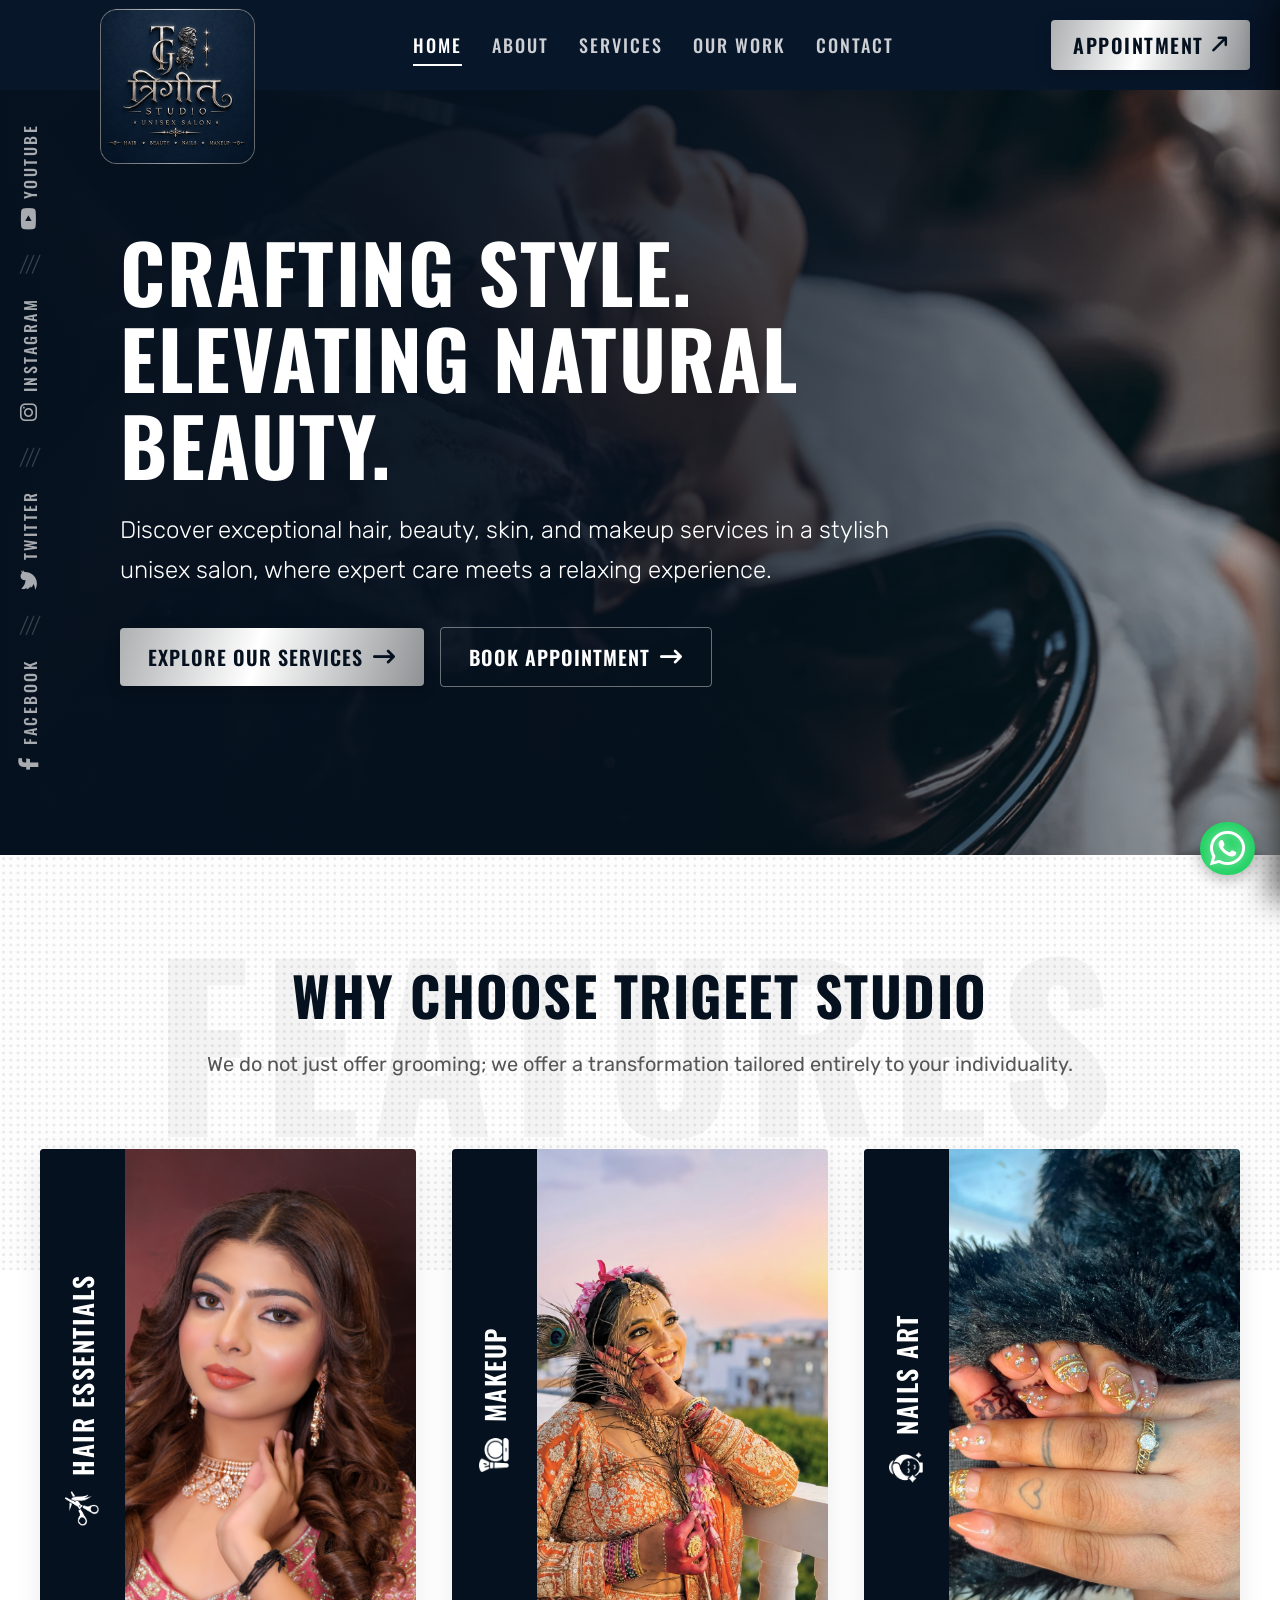
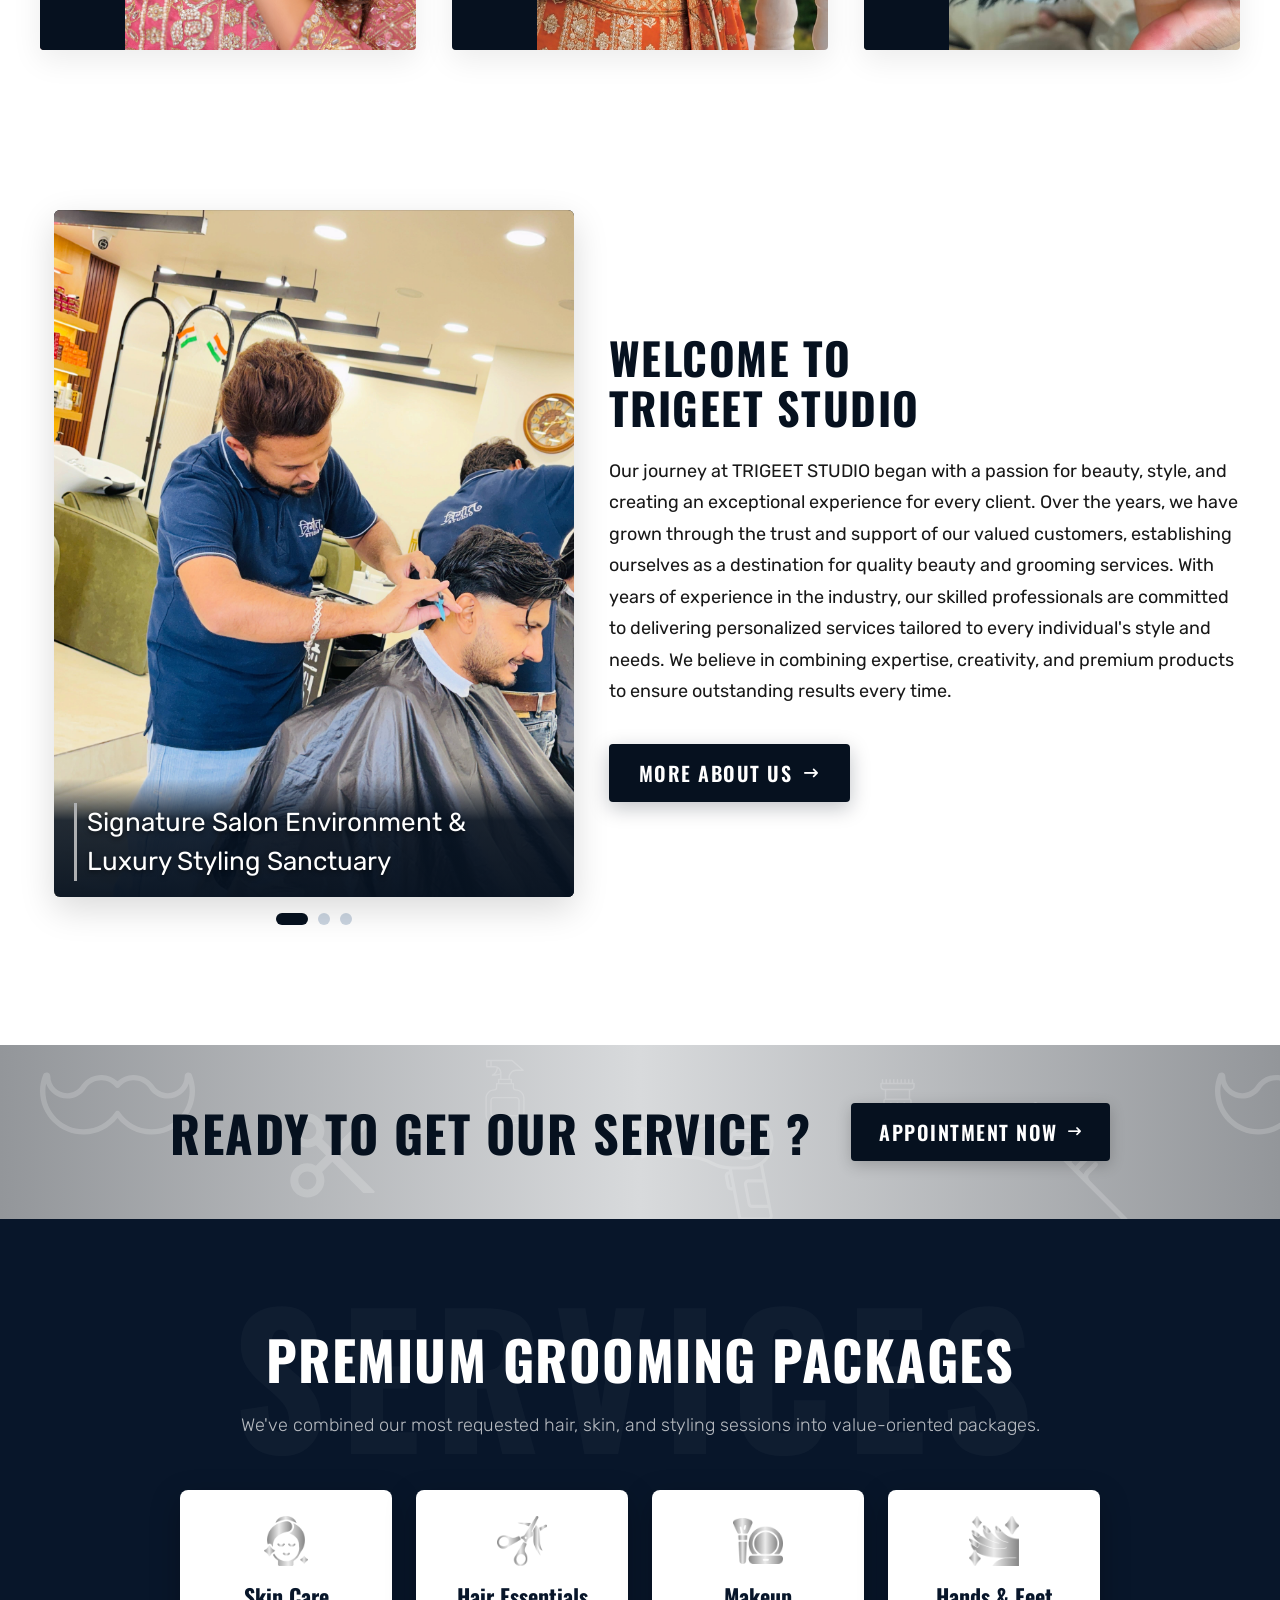
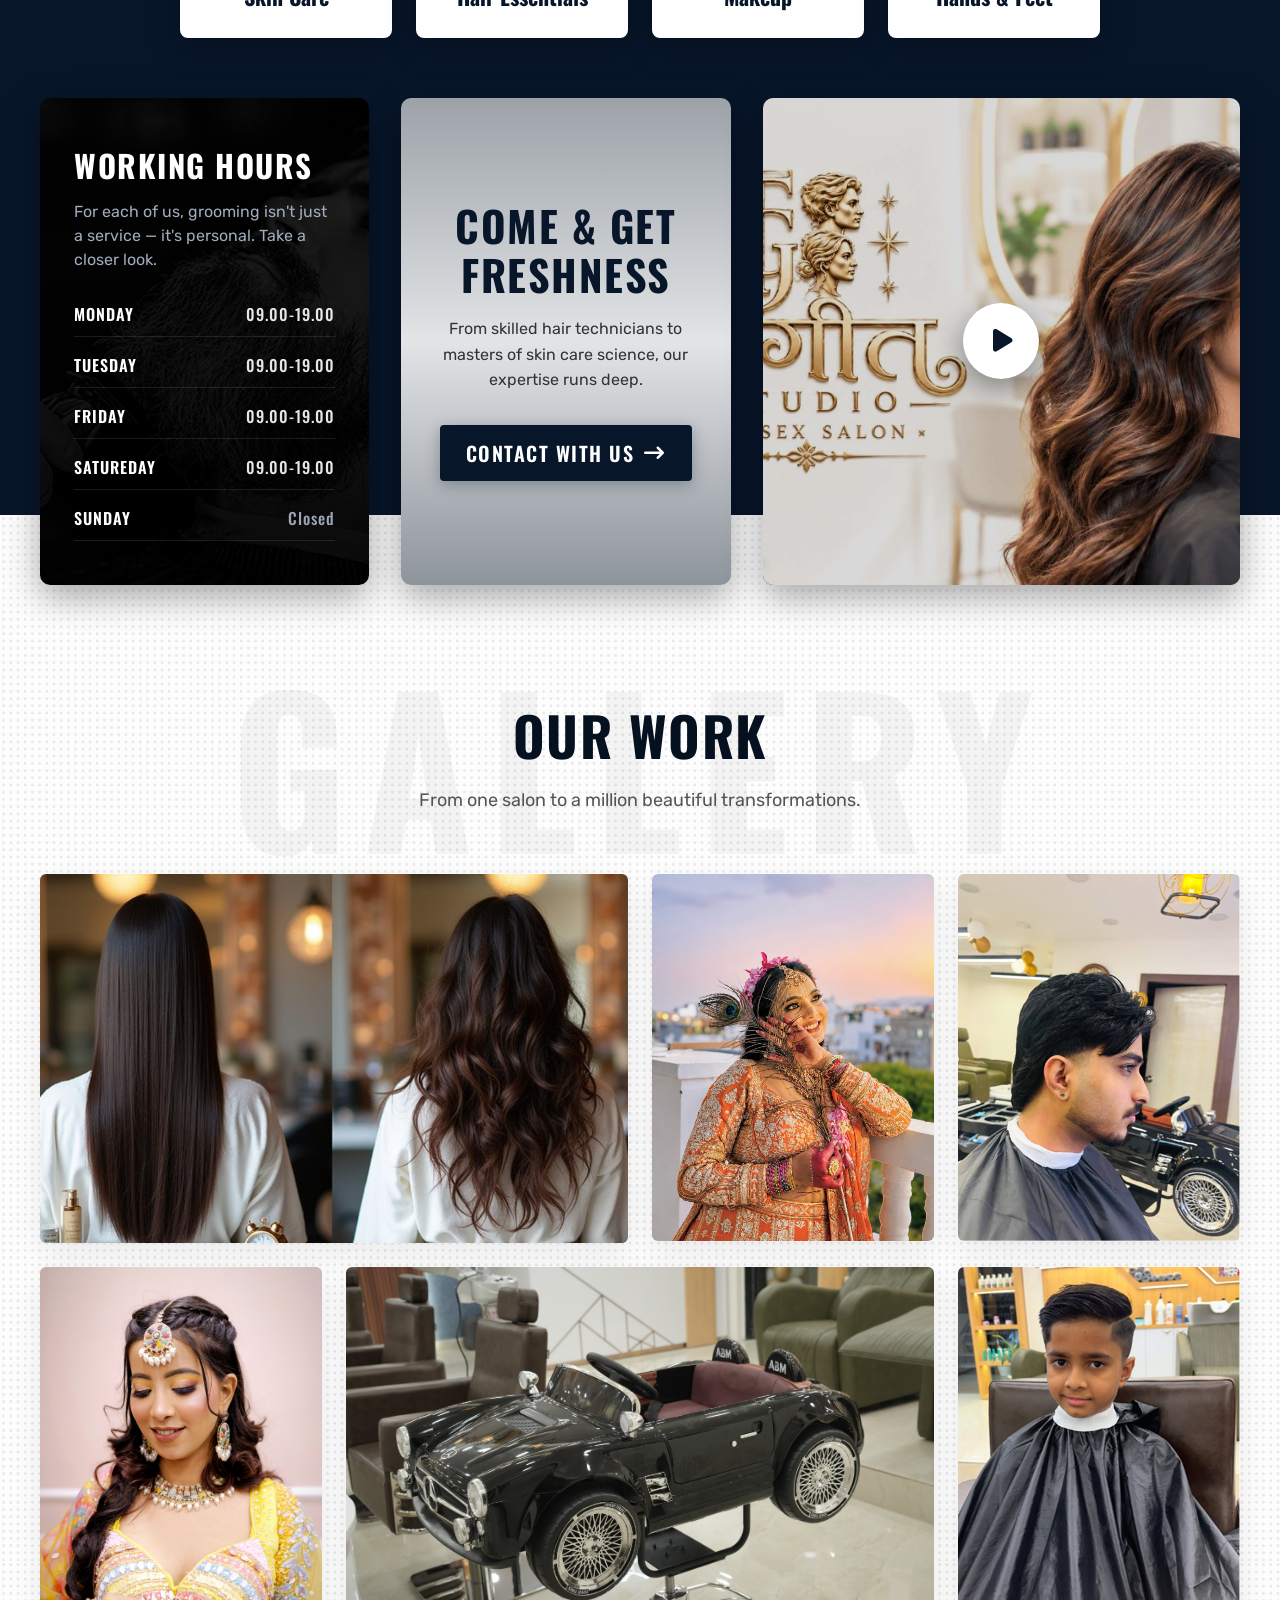
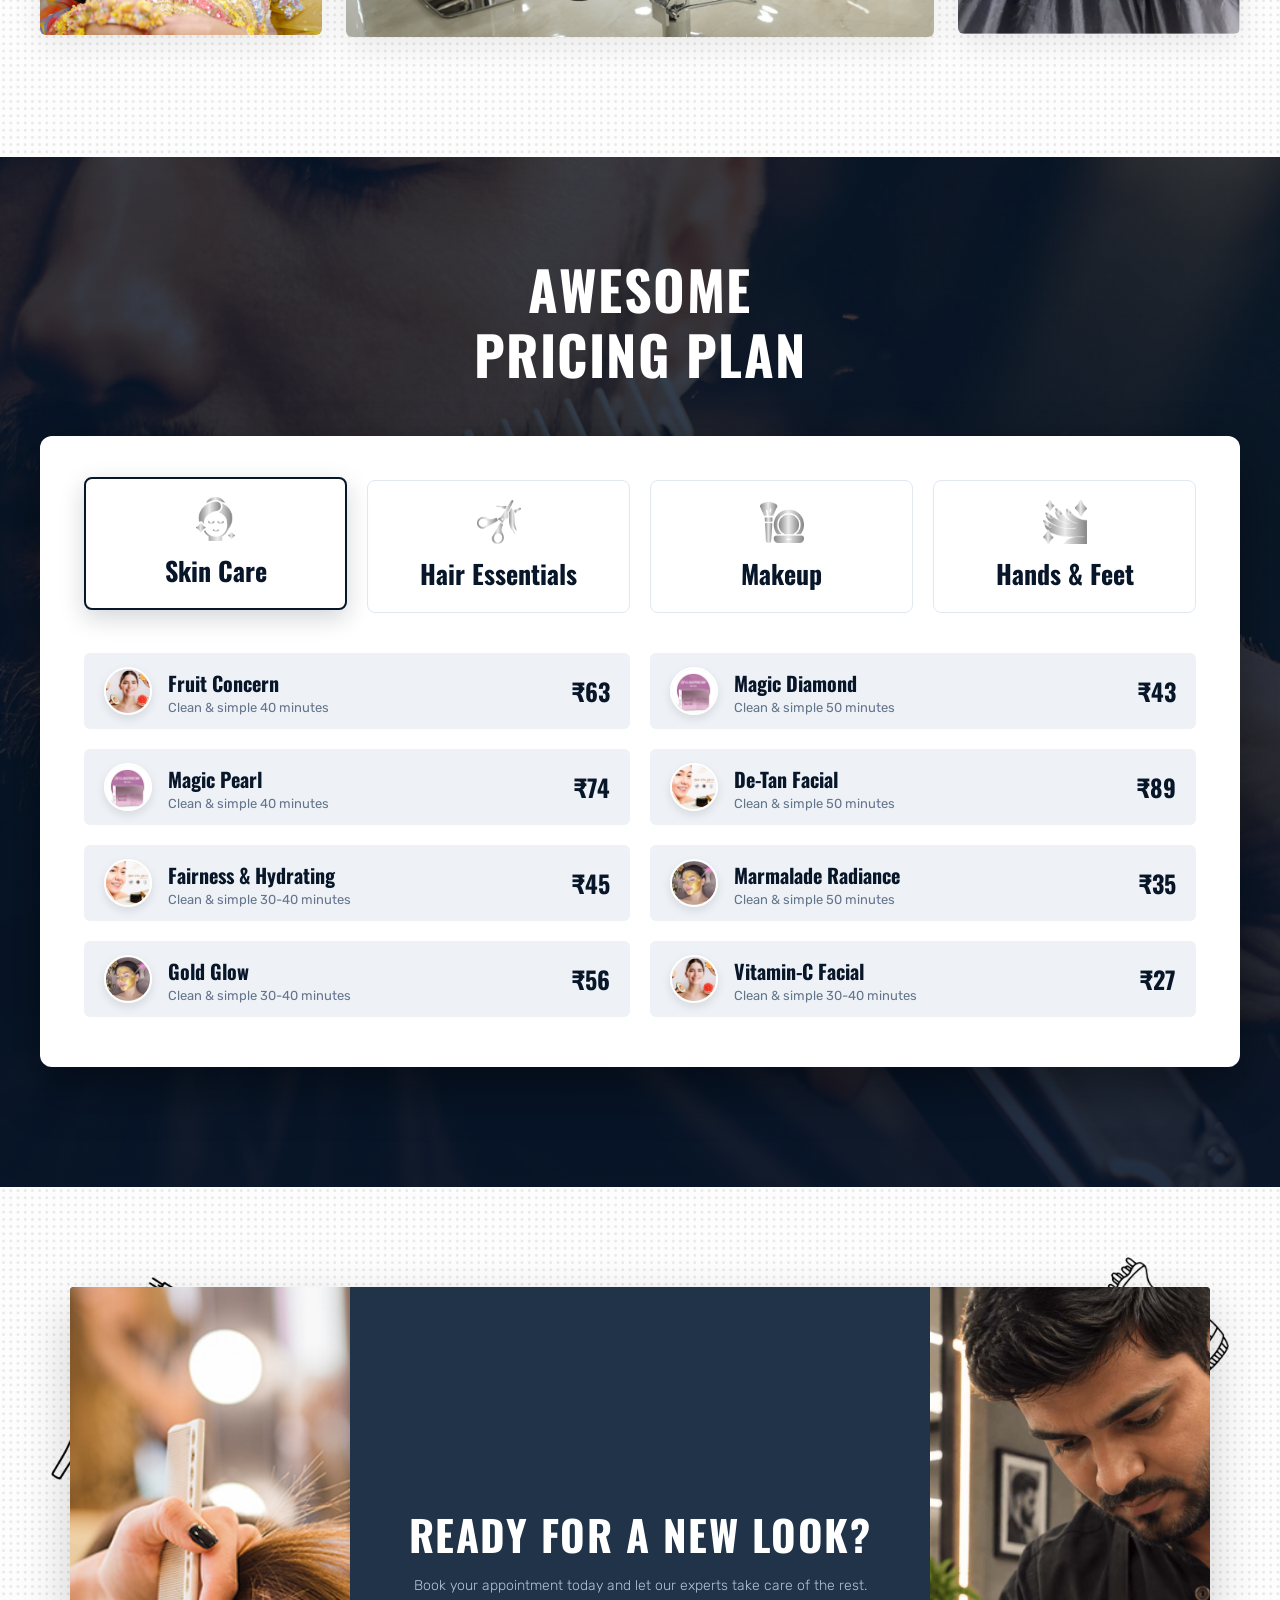
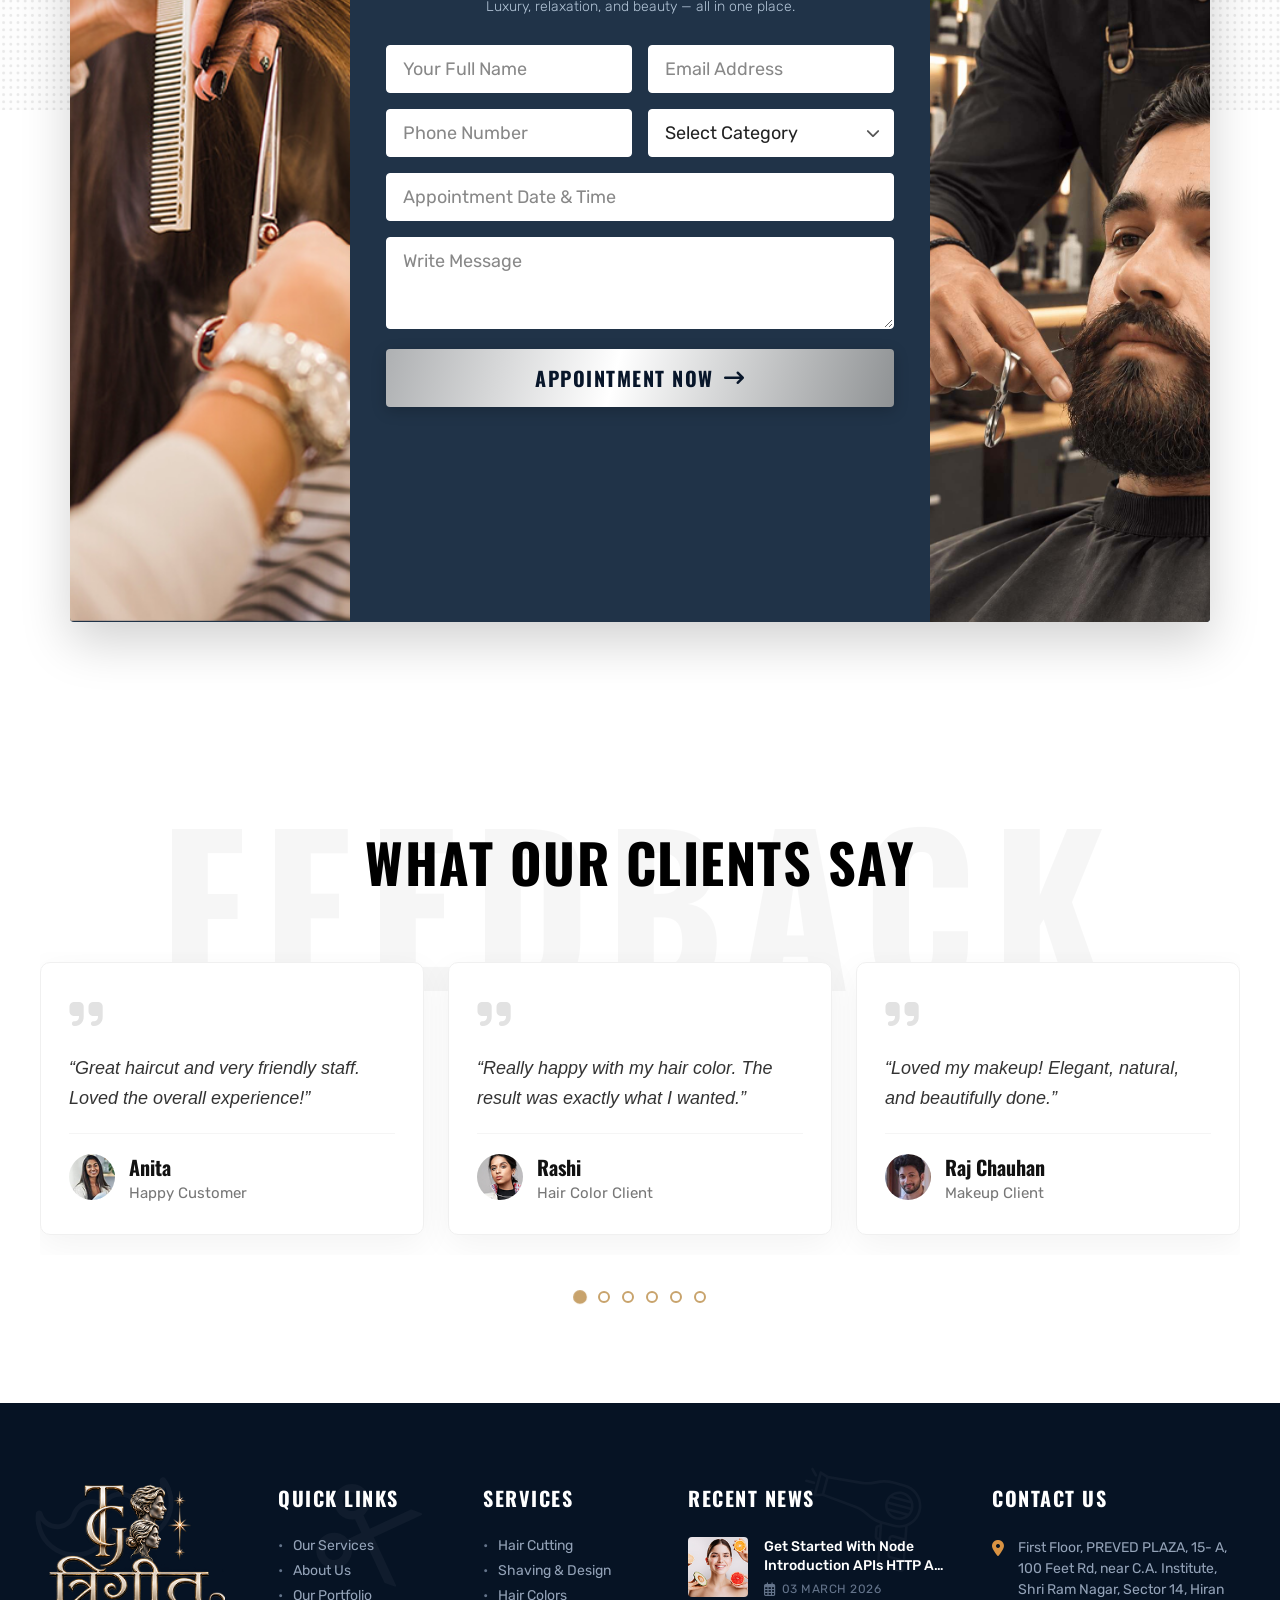
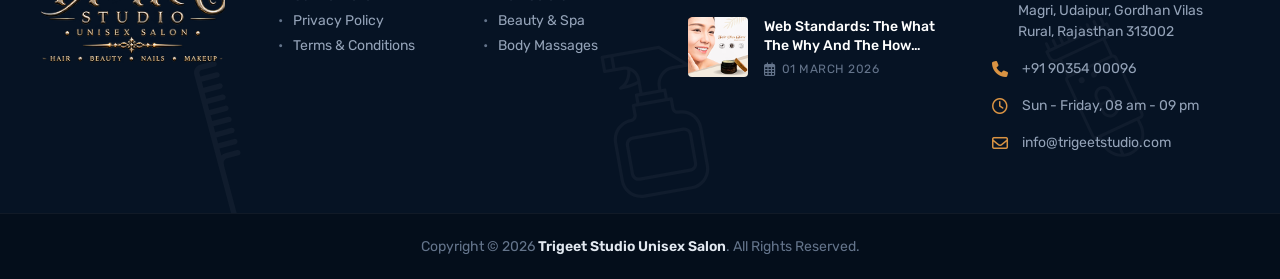
==== commit 9626a4a4: "whatsapp icon added" ====
--- a/index.html
+++ b/index.html
@@ -889,6 +889,75 @@
             </div>
         </div>
     </footer>
+    <!-- Fixed Bottom Right WhatsApp Button -->
+    <style>
+        .whatsapp-float-btn {
+            position: fixed;
+            bottom: 25px;
+            right: 25px;
+            z-index: 99999;
+            display: flex;
+            align-items: center;
+            gap: 10px;
+            background-color: #25D366;
+            color: #ffffff;
+               padding: 6px 10px 7px 10px;
+            border-radius: 50px;
+            text-decoration: none;
+            font-family: 'Rubik', sans-serif;
+            font-weight: 500;
+            font-size: 15px;
+            box-shadow: 0 4px 15px rgba(0, 0, 0, 0.3);
+            transition: transform 0.3s ease, background-color 0.3s ease;
+            animation: whatsapp-glow 2s infinite;
+        }
+
+        .whatsapp-float-btn:hover {
+            transform: translateY(-3px) scale(1.03);
+            background-color: #20ba5a;
+            color: #ffffff;
+        }
+
+        .whatsapp-float-btn i {
+            font-size: 40px;
+            filter: drop-shadow(0 0 5px rgba(255, 255, 255, 0.6));
+        }
+
+        @keyframes whatsapp-glow {
+            0% {
+                box-shadow: 0 0 0 0 rgba(37, 211, 102, 0.7);
+            }
+
+            70% {
+                box-shadow: 0 0 0 14px rgba(37, 211, 102, 0);
+            }
+
+            100% {
+                box-shadow: 0 0 0 0 rgba(37, 211, 102, 0);
+            }
+        }
+
+        @media (max-width: 576px) {
+            .whatsapp-float-btn {
+                bottom: 15px;
+                right: 15px;
+                padding: 10px 12px 10px 12px;
+                font-size: 13px;
+                gap: 8px;
+            }
+
+            .whatsapp-float-btn i {
+                font-size: 36px;
+            }
+        }
+    </style>
+
+    <a href="https://wa.me/919717202195" class="whatsapp-float-btn" target="_blank" rel="noopener noreferrer"
+        aria-label="Chat on WhatsApp with +91 9717202195">
+        <i class="fa-brands fa-whatsapp"></i>
+    </a>
+
+
 
     <!-- Script File -->
     <script type="module" src="script/script.js"></script>
